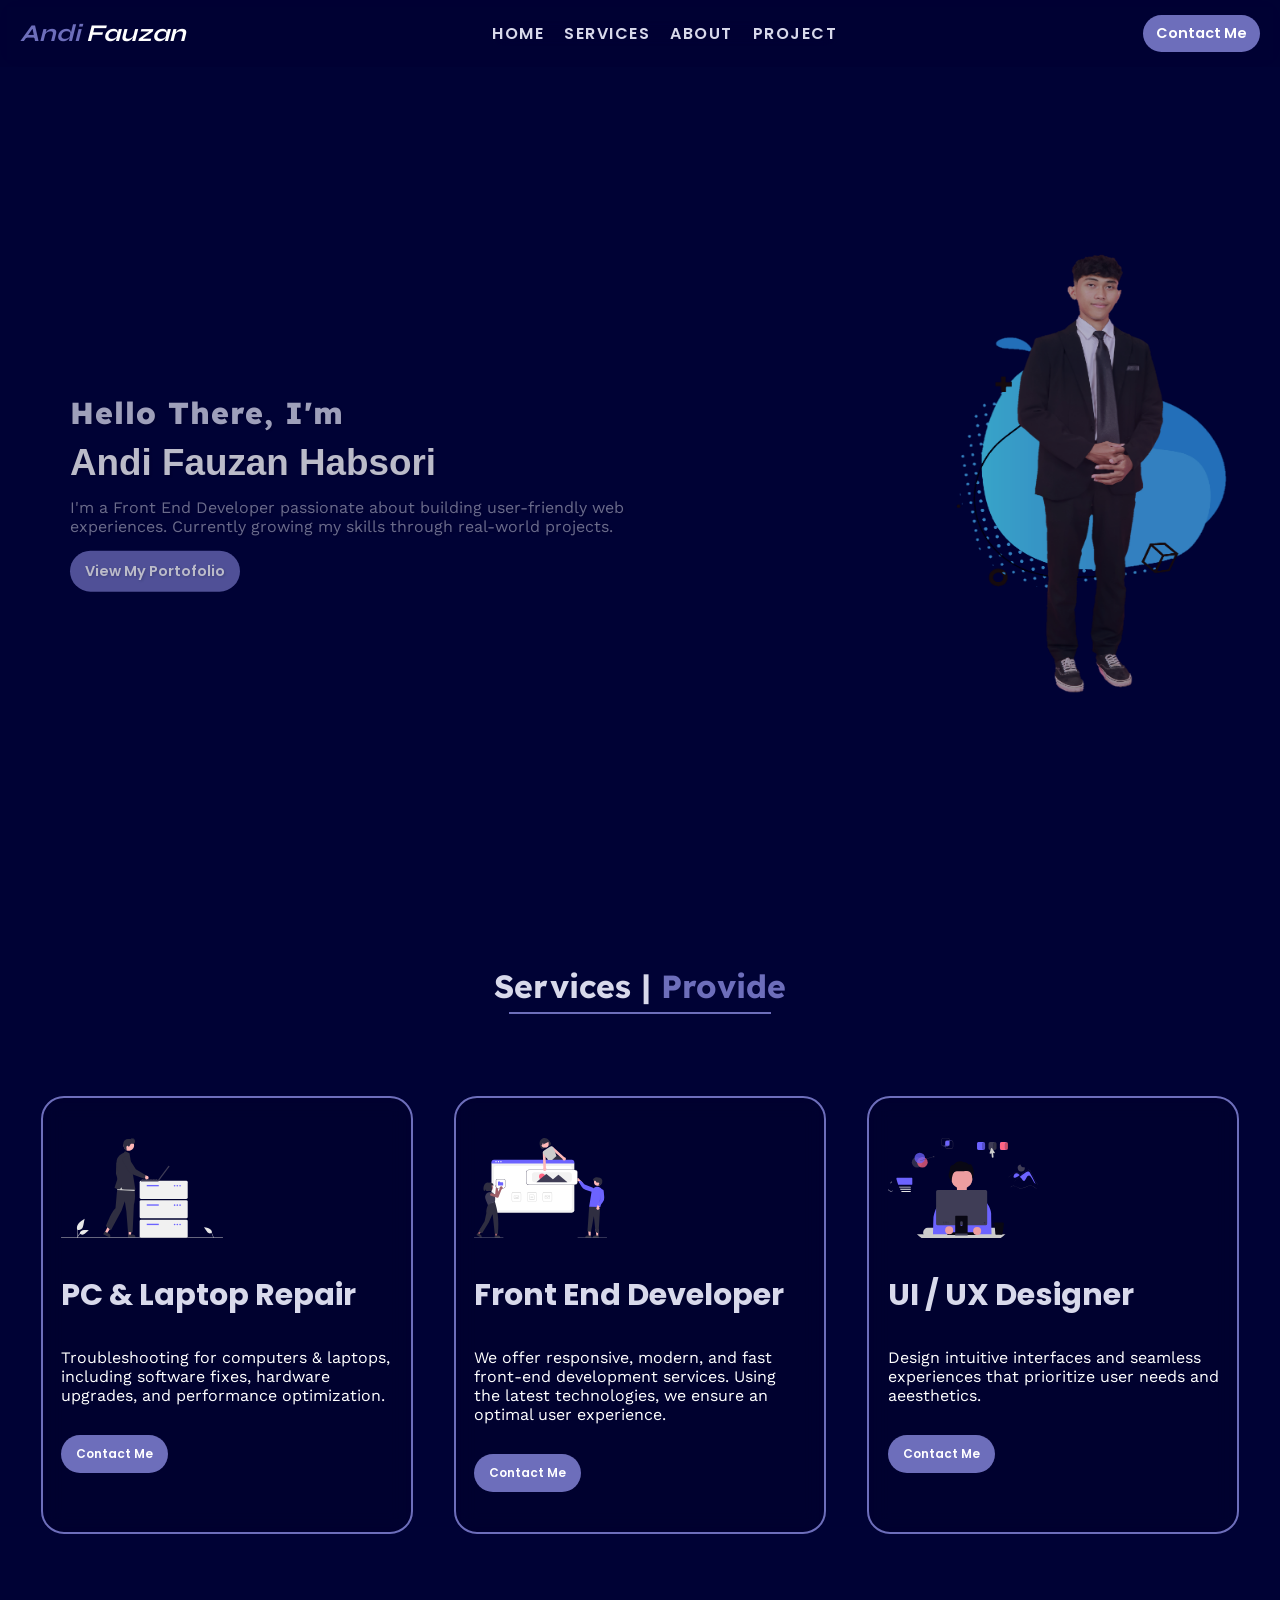
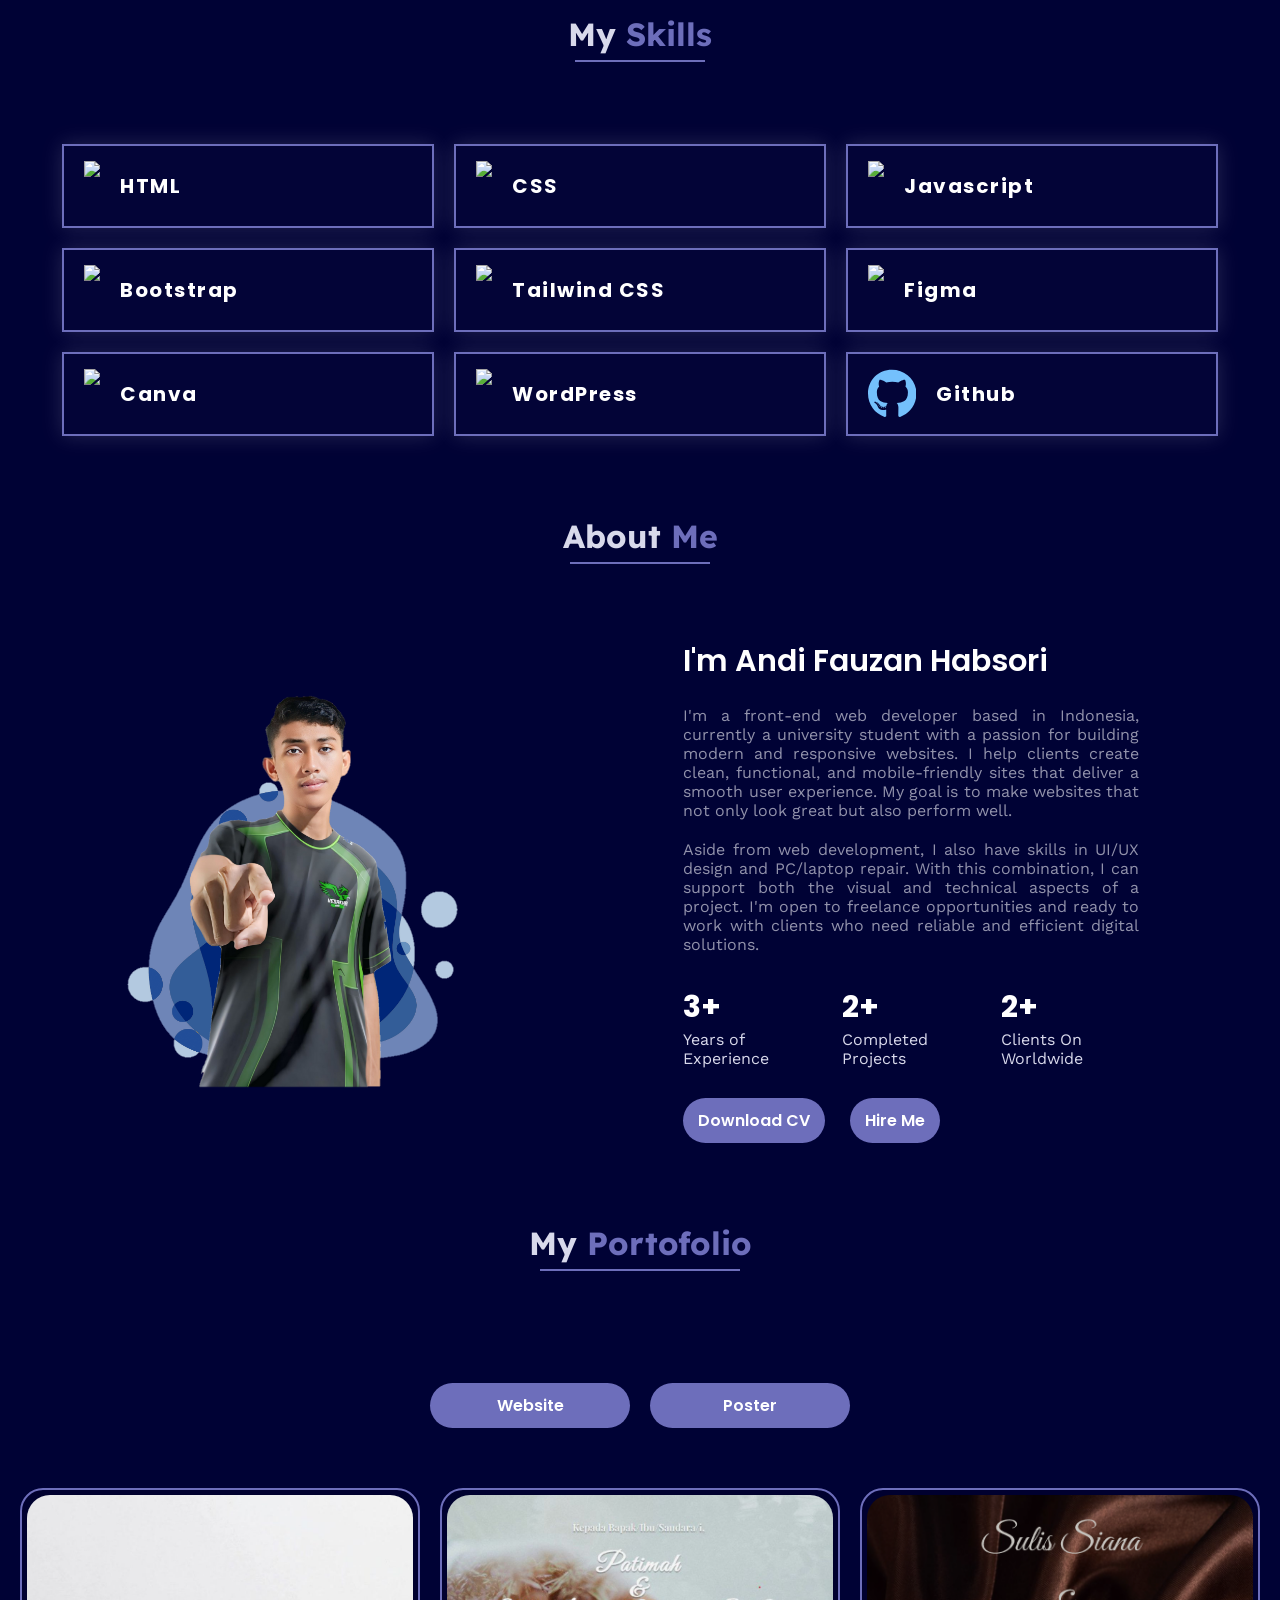
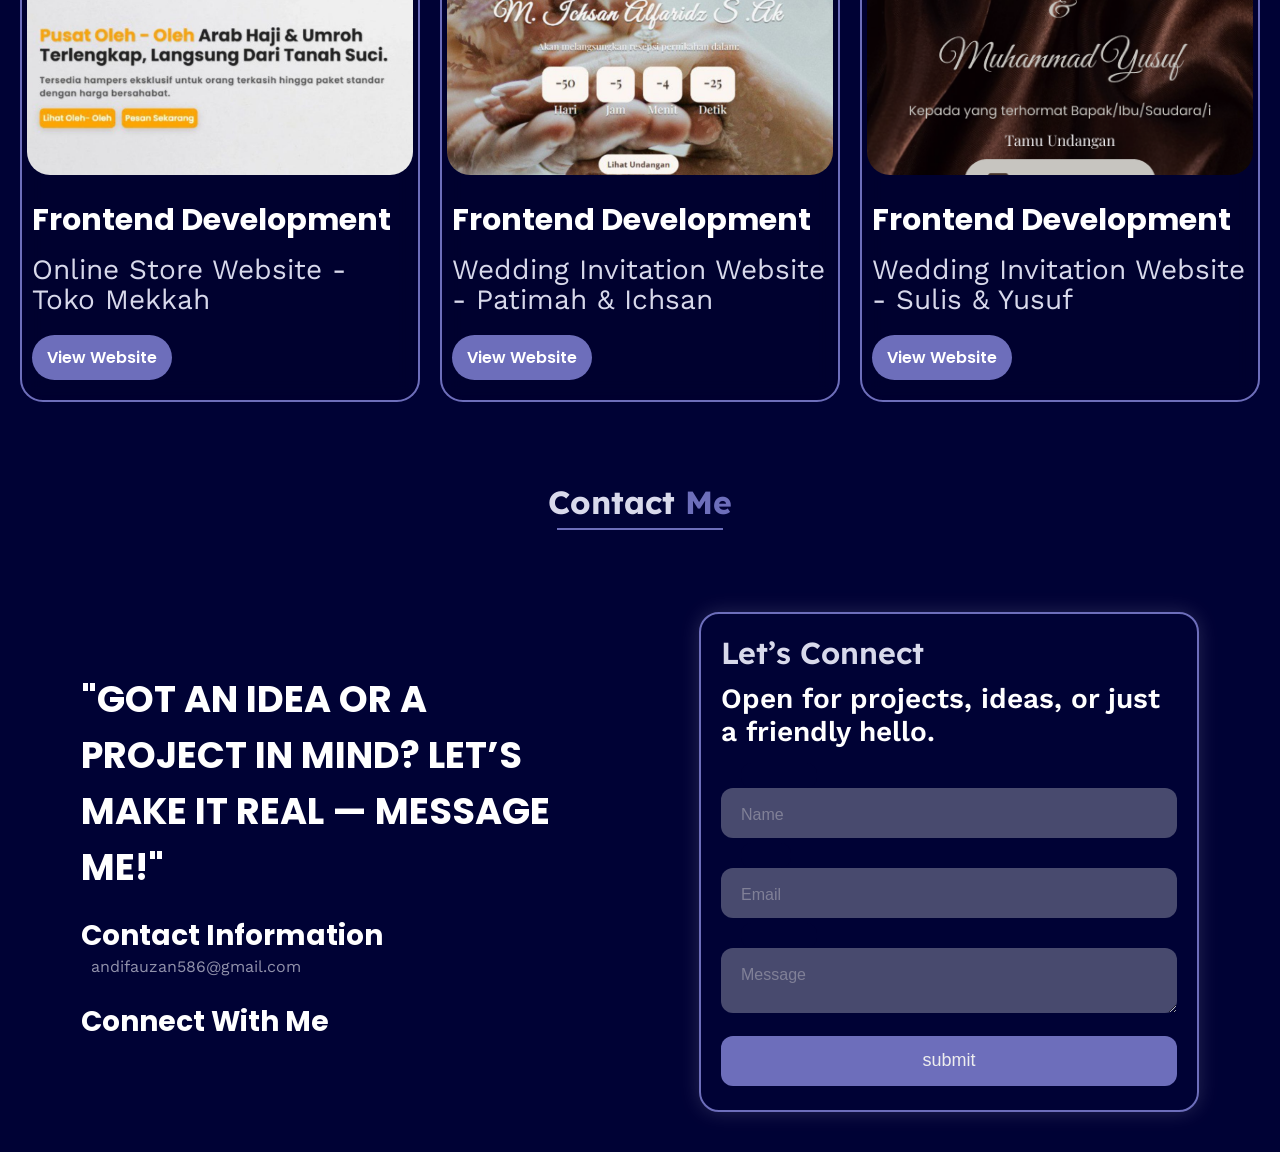
==== index.html @ 311b3f22 "done" ====
<!doctype html>
<html lang="en">
    <head>
        <meta charset="UTF-8" />
        <meta name="viewport" content="width=device-width, initial-scale=1.0" />
        <meta name="google-site-verification" content="AQHyqW73Oedahlm4M3ZWUJOnF2jhZhDau3GpNFERXl8" />
        <meta
            name="description"
            content="Portofolio Andi Fauzan Habsori"
        />
        <meta
            name="keywords"
            content="andi fauzan, portofolio andi fauzan, andi fauzan portofolio, andi fauzan habsori"
        />
        <meta name="author" content="Andi Fauzan Habsori" />
        <!-- Font List -->
        <!-- Poppins (Navbar, Button Text, Sub Heading) -->
        <style>
            @import url("https://fonts.googleapis.com/css2?family=Poppins:ital,wght@0,100;0,200;0,300;0,400;0,500;0,600;0,700;0,800;0,900;1,100;1,200;1,300;1,400;1,500;1,600;1,700;1,800;1,900&display=swap");
        </style>
        <!-- Lexend (Heading) -->
        <style>
            @import url("https://fonts.googleapis.com/css2?family=Lexend:wght@100..900&display=swap");
        </style>
        <!-- Work Sans (Paragraph) -->
        <style>
            @import url("https://fonts.googleapis.com/css2?family=Work+Sans:ital,wght@0,100..900;1,100..900&display=swap");
        </style>
        <style>
            @import url("https://fonts.googleapis.com/css2?family=Syne:wght@400..800&display=swap");
        </style>

        <!-- AOS -->
        <link rel="stylesheet" href="https://unpkg.com/aos@next/dist/aos.css" />
        <!-- Swipper JS -->
        <link
            rel="stylesheet"
            href="https://cdn.jsdelivr.net/npm/swiper@11/swiper-bundle.min.css"
        />

        <!-- Font Awesome -->
        <link
            href="//netdna.bootstrapcdn.com/font-awesome/3.2.1/css/font-awesome.css"
            rel="stylesheet"
        />
        <!-- Style CSS -->
        <link rel="stylesheet" href="style.css" />
        <title>Portofolio | Andi Fauzan Habsori</title>
    </head>
    <body>
        <header>
            <nav class="navbar">
                <div class="navbar-logo">
                    <h1>Andi<strong> Fauzan</strong></h1>
                </div>

                <div class="navbar-menu">
                    <a href="#">Home</a>
                    <a href="#services">Services</a>
                    <a href="#about">About</a>
                    <a href="#portofolio">Project</a>
                    <a id="contact-me" href="#contact">Contact Me</a>
                </div>
                <div class="menu-contact">
                    <a href="#contact">Contact Me</a>
                </div>

                <div id="hamburger-menu" class="hamburger-menu">
                    <a
                        ><img
                            src="assets/icon/hamburger.png"
                            alt="Hamburger Menu"
                    /></a>
                </div>
            </nav>
        </header>

        <!-- Hero Section -->
        <main>
            <section class="hero">
                <div class="hero-text">
                    <h1>Hello There, I'm</h1>
                    <h2>Andi Fauzan Habsori</h2>
                    <h3><span id="element"></span></h3>
                    <p>
                        I'm a Front End Developer passionate about building
                        user-friendly web experiences. Currently growing my
                        skills through real-world projects.
                    </p>
                    <div class="hero-cta">
                        <a href="#portofolio">View My Portofolio</a>
                    </div>
                </div>

                <div class="hero-image">
                    <img src="assets/img/FotoFullBody.png" alt="" />
                </div>
            </section>

            <section id="services" class="services">
                <div
                    class="content-header"
                    data-aos="fade-down"
                    data-aos-duration="700"
                    data-aos-offset="100"
                >
                    <h1>Services | <strong>Provide</strong></h1>
                </div>

                <div class="services-content">
                    <div
                        class="services-card"
                        data-aos="fade-up"
                        data-aos-duration="800"
                        data-aos-offset="150"
                    >
                        <div class="services-card-content">
                            <div class="services-card-image">
                                <img
                                    src="assets/icon/computer-repair.svg"
                                    alt="Front End Developer Icon"
                                />
                            </div>
                            <div class="services-card-header">
                                <h1>PC & Laptop Repair</h1>
                            </div>
                            <article class="services-card-text">
                                <p>
                                    Troubleshooting for computers & laptops,
                                    including software fixes, hardware upgrades,
                                    and performance optimization.
                                </p>
                            </article>
                            <div class="services-card-cta">
                                <a
                                    href="mailto:andifauzan586@email.com?subject=PC%20%2F%20Laptop%20Repair%20Inquiry"
                                    >Contact Me</a
                                >
                            </div>
                        </div>
                    </div>

                    <div
                        class="services-card"
                        data-aos="fade-up"
                        data-aos-duration="900"
                        data-aos-offset="150"
                    >
                        <div class="services-card-content">
                            <div class="services-card-image">
                                <img
                                    src="assets/icon/frontend.svg"
                                    alt="Front End Developer Icon"
                                />
                            </div>
                            <div class="services-card-header">
                                <h1>Front End Developer</h1>
                            </div>
                            <article class="services-card-text">
                                <p>
                                    We offer responsive, modern, and fast
                                    front-end development services. Using the
                                    latest technologies, we ensure an optimal
                                    user experience.
                                </p>
                            </article>
                            <div class="services-card-cta">
                                <a
                                    href="mailto:andifauzan586@email.com?subject=Front-End%20Web%20Development%20Project"
                                    >Contact Me</a
                                >
                            </div>
                        </div>
                    </div>

                    <div
                        class="services-card"
                        data-aos="fade-up"
                        data-aos-duration="1000"
                        data-aos-offset="150"
                    >
                        <div class="services-card-content">
                            <div class="services-card-image">
                                <img
                                    src="assets/icon/ui-ux-designer.svg"
                                    alt="Front End Developer Icon"
                                />
                            </div>
                            <div class="services-card-header">
                                <h1>UI / UX Designer</h1>
                            </div>
                            <article class="services-card-text">
                                <p>
                                    Design intuitive interfaces and seamless
                                    experiences that prioritize user needs and
                                    aeesthetics.
                                </p>
                            </article>
                            <div class="services-card-cta">
                                <a
                                    href="mailto:andifauzan586@email.com?subject=UI%2FUX%20Design%20Service%20Request"
                                    >Contact Me</a
                                >
                            </div>
                        </div>
                    </div>
                </div>
            </section>

            <!-- Skilss Section -->
            <section id="skills" class="skills">
                <div class="skills-container">
                    <div
                        class="content-header"
                        data-aos="fade-down"
                        data-aos-duration="700"
                        data-aos-offset="150"
                    >
                        <h1>My <strong>Skills</strong></h1>
                    </div>

                    <div class="skills-content">
                        <div
                            class="skills-items"
                            data-aos="zoom-in"
                            data-aos-duration="700"
                            data-aos-offset="150"
                        >
                            <img
                                src="https://cdn.jsdelivr.net/gh/devicons/devicon@latest/icons/html5/html5-original.svg"
                            />
                            <h1>HTML</h1>
                        </div>
                        <div
                            class="skills-items"
                            data-aos="zoom-in"
                            data-aos-duration="750"
                            data-aos-offset="150"
                        >
                            <img
                                src="https://cdn.jsdelivr.net/gh/devicons/devicon@latest/icons/css3/css3-original.svg"
                            />
                            <h1>CSS</h1>
                        </div>
                        <div
                            class="skills-items"
                            data-aos="zoom-in"
                            data-aos-duration="800"
                            data-aos-offset="150"
                        >
                            <img
                                src="https://cdn.jsdelivr.net/gh/devicons/devicon@latest/icons/javascript/javascript-original.svg"
                            />
                            <h1>Javascript</h1>
                        </div>
                        <div
                            class="skills-items"
                            data-aos="zoom-in"
                            data-aos-duration="850"
                            data-aos-offset="150"
                        >
                            <img
                                src="https://cdn.jsdelivr.net/gh/devicons/devicon@latest/icons/bootstrap/bootstrap-original.svg"
                            />

                            <h1>Bootstrap</h1>
                        </div>
                        <div
                            class="skills-items"
                            data-aos="zoom-in"
                            data-aos-duration="900"
                            data-aos-offset="150"
                        >
                            <img
                                src="https://cdn.jsdelivr.net/gh/devicons/devicon@latest/icons/tailwindcss/tailwindcss-original.svg"
                            />
                            <h1>Tailwind CSS</h1>
                        </div>
                        <div
                            class="skills-items"
                            data-aos="zoom-in"
                            data-aos-duration="950"
                            data-aos-offset="150"
                        >
                            <img
                                src="https://cdn.jsdelivr.net/gh/devicons/devicon@latest/icons/figma/figma-original.svg"
                            />
                            <h1>Figma</h1>
                        </div>
                        <div
                            class="skills-items"
                            data-aos="zoom-in"
                            data-aos-duration="1000"
                            data-aos-offset="150"
                        >
                            <img
                                src="https://cdn.jsdelivr.net/gh/devicons/devicon@latest/icons/canva/canva-original.svg"
                            />
                            <h1>Canva</h1>
                        </div>
                        <div
                            class="skills-items"
                            data-aos="zoom-in"
                            data-aos-duration="1050"
                            data-aos-offset="150"
                        >
                            <img
                                src="https://www.vectorlogo.zone/logos/wordpress/wordpress-icon.svg"
                            />
                            <h1>WordPress</h1>
                        </div>
                        <div
                            class="skills-items"
                            data-aos="zoom-in"
                            data-aos-duration="1100"
                            data-aos-offset="150"
                        >
                            <svg
                                xmlns="http://www.w3.org/2000/svg"
                                viewBox="0 0 496 512"
                            >
                                <!--!Font Awesome Free 6.7.2 by @fontawesome - https://fontawesome.com License - https://fontawesome.com/license/free Copyright 2025 Fonticons, Inc.-->
                                <path
                                    fill="#74C0FC"
                                    d="M165.9 397.4c0 2-2.3 3.6-5.2 3.6-3.3 .3-5.6-1.3-5.6-3.6 0-2 2.3-3.6 5.2-3.6 3-.3 5.6 1.3 5.6 3.6zm-31.1-4.5c-.7 2 1.3 4.3 4.3 4.9 2.6 1 5.6 0 6.2-2s-1.3-4.3-4.3-5.2c-2.6-.7-5.5 .3-6.2 2.3zm44.2-1.7c-2.9 .7-4.9 2.6-4.6 4.9 .3 2 2.9 3.3 5.9 2.6 2.9-.7 4.9-2.6 4.6-4.6-.3-1.9-3-3.2-5.9-2.9zM244.8 8C106.1 8 0 113.3 0 252c0 110.9 69.8 205.8 169.5 239.2 12.8 2.3 17.3-5.6 17.3-12.1 0-6.2-.3-40.4-.3-61.4 0 0-70 15-84.7-29.8 0 0-11.4-29.1-27.8-36.6 0 0-22.9-15.7 1.6-15.4 0 0 24.9 2 38.6 25.8 21.9 38.6 58.6 27.5 72.9 20.9 2.3-16 8.8-27.1 16-33.7-55.9-6.2-112.3-14.3-112.3-110.5 0-27.5 7.6-41.3 23.6-58.9-2.6-6.5-11.1-33.3 2.6-67.9 20.9-6.5 69 27 69 27 20-5.6 41.5-8.5 62.8-8.5s42.8 2.9 62.8 8.5c0 0 48.1-33.6 69-27 13.7 34.7 5.2 61.4 2.6 67.9 16 17.7 25.8 31.5 25.8 58.9 0 96.5-58.9 104.2-114.8 110.5 9.2 7.9 17 22.9 17 46.4 0 33.7-.3 75.4-.3 83.6 0 6.5 4.6 14.4 17.3 12.1C428.2 457.8 496 362.9 496 252 496 113.3 383.5 8 244.8 8zM97.2 352.9c-1.3 1-1 3.3 .7 5.2 1.6 1.6 3.9 2.3 5.2 1 1.3-1 1-3.3-.7-5.2-1.6-1.6-3.9-2.3-5.2-1zm-10.8-8.1c-.7 1.3 .3 2.9 2.3 3.9 1.6 1 3.6 .7 4.3-.7 .7-1.3-.3-2.9-2.3-3.9-2-.6-3.6-.3-4.3 .7zm32.4 35.6c-1.6 1.3-1 4.3 1.3 6.2 2.3 2.3 5.2 2.6 6.5 1 1.3-1.3 .7-4.3-1.3-6.2-2.2-2.3-5.2-2.6-6.5-1zm-11.4-14.7c-1.6 1-1.6 3.6 0 5.9 1.6 2.3 4.3 3.3 5.6 2.3 1.6-1.3 1.6-3.9 0-6.2-1.4-2.3-4-3.3-5.6-2z"
                                />
                            </svg>

                            <h1>Github</h1>
                        </div>
                    </div>
                </div>
            </section>

            <!-- About Section -->
            <section id="about" class="about">
                <div class="about-items">
                    <div
                        class="content-header"
                        data-aos="fade-down"
                        data-aos-duration="700"
                        data-aos-offset="200"
                    >
                        <h1>About <strong>Me</strong></h1>
                    </div>
                    <div
                        class="about-content"
                        data-aos="fade-up"
                        data-aos-duration="900"
                        data-aos-offset="200"
                    >
                        <div class="about-image">
                            <img src="assets/img/about-photo.png" alt="" />
                        </div>
                        <div class="about-main">
                            <div class="about-main-header">
                                <h1>I'm Andi Fauzan Habsori</h1>
                                <h2><span id="about-element"></span></h2>
                            </div>
                            <article class="about-text">
                                <p>
                                    I'm a front-end web developer based in
                                    Indonesia, currently a university student
                                    with a passion for building modern and
                                    responsive websites. I help clients create
                                    clean, functional, and mobile-friendly sites
                                    that deliver a smooth user experience. My
                                    goal is to make websites that not only look
                                    great but also perform well.
                                </p>
                                <p>
                                    Aside from web development, I also have
                                    skills in UI/UX design and PC/laptop repair.
                                    With this combination, I can support both
                                    the visual and technical aspects of a
                                    project. I'm open to freelance opportunities
                                    and ready to work with clients who need
                                    reliable and efficient digital solutions.
                                </p>
                            </article>
                            <div class="about-experience">
                                <div class="about-experience-items">
                                    <h1>3+</h1>
                                    <p>Years of Experience</p>
                                </div>
                                <div class="about-experience-items">
                                    <h1>2+</h1>
                                    <p>Completed Projects</p>
                                </div>
                                <div class="about-experience-items">
                                    <h1>2+</h1>
                                    <p>Clients On Worldwide</p>
                                </div>
                            </div>
                            <div class="about-cta">
                                <a href="">Download CV</a>
                                <a href="">Hire Me</a>
                            </div>
                        </div>
                    </div>
                </div>
            </section>
            <!--  -->

            <section class="projects" id="portofolio">
                <div class="projects-container">
                    <div
                        class="content-header"
                        data-aos="fade-down"
                        data-aos-duration="700"
                        data-aos-offset="200"
                    >
                        <h1>My <strong>Portofolio</strong></h1>
                    </div>

                    <div
                        class="buttons portofolio-menu"
                        data-aos="zoom-in"
                        data-aos-duration="600"
                        data-aos-offset="150"
                    >
                        <button data-section="website">Website</button>
                        <button data-section="poster">Poster</button>
                    </div>

                    <div class="project-section" id="poster">
                        <div class="poster-main">
                            <img src="assets/img/Promo Hotel 1.png" alt="" />
                            <img src="assets/img/Promo Jambuluwuk.png" alt="" />
                            <img
                                src="assets/img/Promo Vinna Vila Seminyak.png"
                                alt=""
                            />
                            <img
                                class="portrait"
                                src="assets/img/Poster Tahun Baru Islam.png"
                                alt=""
                            />
                        </div>
                    </div>

                    <div id="website" class="project-section active">
                        <div class="projects-main">
                            <div class="swiper-container">
                                <div
                                    class="swipper"
                                    data-aos="zoom-in"
                                    data-aos-duration="700"
                                    data-aos-offset="150"
                                >
                                    <div class="swiper-wrapper">
                                        <div class="swiper-slide">
                                            <div class="projects-card">
                                                <div
                                                    class="projects-card-image"
                                                ></div>
                                                <article
                                                    class="projects-card-text"
                                                >
                                                    <h1>
                                                        Frontend Development
                                                    </h1>
                                                    <p>
                                                        Online Store Website -
                                                        Toko Mekkah
                                                    </p>
                                                    <a
                                                        href="https://tokomekkah.netlify.app/"
                                                        >View Website</a
                                                    >
                                                </article>
                                            </div>
                                        </div>

                                        <div class="swiper-slide">
                                            <div class="projects-card">
                                                <div
                                                    class="projects-card-image wedding"
                                                ></div>
                                                <article
                                                    class="projects-card-text"
                                                >
                                                    <h1>
                                                        Frontend Development
                                                    </h1>
                                                    <p>
                                                        Wedding Invitation
                                                        Website - Patimah &
                                                        Ichsan
                                                    </p>
                                                    <a
                                                        href="https://patimahichsanwedding.netlify.app/"
                                                        >View Website</a
                                                    >
                                                </article>
                                            </div>
                                        </div>

                                        <div class="swiper-slide">
                                            <div class="projects-card">
                                                <div
                                                    class="projects-card-image wedding wedding-second"
                                                ></div>
                                                <article
                                                    class="projects-card-text"
                                                >
                                                    <h1>
                                                        Frontend Development
                                                    </h1>
                                                    <p>
                                                        Wedding Invitation
                                                        Website - Sulis & Yusuf
                                                    </p>
                                                    <a
                                                        href="https://sulisyusufwedding.netlify.app/"
                                                        >View Website</a
                                                    >
                                                </article>
                                            </div>
                                        </div>
                                    </div>
                                    <div class="swiper-pagination"></div>
                                </div>
                            </div>
                        </div>

                        <!-- Second Projects Items -->
                        <div class="projects-main projects-second">
                            <div
                                class="projects-card"
                                data-aos="zoom-in"
                                data-aos-duration="700"
                                data-aos-offset="150"
                            >
                                <div class="projects-card-image"></div>
                                <article class="projects-card-text">
                                    <h1>Frontend Development</h1>
                                    <p>Online Store Website - Toko Mekkah</p>
                                    <a href="https://tokomekkah.netlify.app/"
                                        >View Website</a
                                    >
                                </article>
                            </div>
                            <div
                                class="projects-card"
                                data-aos="zoom-in"
                                data-aos-duration="800"
                                data-aos-offset="150"
                            >
                                <div class="projects-card-image wedding"></div>
                                <article class="projects-card-text">
                                    <h1>Frontend Development</h1>
                                    <p>
                                        Wedding Invitation Website - Patimah &
                                        Ichsan
                                    </p>
                                    <a href="https://tokomekkah.netlify.app/"
                                        >View Website</a
                                    >
                                </article>
                            </div>
                            <div
                                class="projects-card"
                                data-aos="zoom-in"
                                data-aos-duration="700"
                                data-aos-offset="150"
                            >
                                <div
                                    class="projects-card-image wedding wedding-second"
                                ></div>
                                <article class="projects-card-text">
                                    <h1>Frontend Development</h1>
                                    <p>
                                        Wedding Invitation Website - Sulis &
                                        Yusuf
                                    </p>
                                    <a href="https://tokomekkah.netlify.app/"
                                        >View Website</a
                                    >
                                </article>
                            </div>
                        </div>
                    </div>
                </div>
            </section>

            <!-- Contact Section -->
            <section class="contact" id="contact">
                <div class="contact-items">
                    <div class="content-header">
                        <h1>Contact <strong>Me</strong></h1>
                    </div>

                    <div class="contact-main">
                        <article class="contact-text">
                            <h1>
                                "Got an idea or a project in mind? Let’s make it
                                real — message me!"
                            </h1>

                            <div class="contact-sosmed">
                                <div class="contact-email">
                                    <h2>Contact Information</h2>
                                    <div class="email">
                                        <i class="icon-inbox icon-large"></i>
                                        <p>andifauzan586@gmail.com</p>
                                    </div>
                                </div>

                                <div class="sosmed">
                                    <h2>Connect With Me</h2>
                                    <div class="sosmed-logo">
                                        <a href=""
                                            ><i
                                                class="icon-instagram icon-2x"
                                            ></i
                                        ></a>
                                        <a href=""
                                            ><i class="icon-github icon-2x"></i
                                        ></a>
                                        <a href=""
                                            ><i
                                                class="icon-linkedin-sign icon-2x"
                                            ></i
                                        ></a>
                                    </div>
                                </div>
                            </div>
                        </article>

                        <div class="contact-form">
                            <!-- From Uiverse.io by rahilansari261 -->
                            <div class="form">
                                <div class="title">Let’s Connect</div>
                                <div class="subtitle">
                                    Open for projects, ideas, or just a friendly
                                    hello.
                                </div>

                                <div class="input-container ic1">
                                    <input
                                        placeholder=""
                                        type="text"
                                        class="input"
                                        id="name"
                                    />
                                    <div class="cut"></div>
                                    <label class="iLabel" for="name"
                                        >Name</label
                                    >
                                </div>

                                <div class="input-container ic2">
                                    <input
                                        placeholder=""
                                        type="text"
                                        class="input"
                                        id="email"
                                    />
                                    <div class="cut cut-short"></div>
                                    <label class="iLabel" for="email"
                                        >Email</label
                                    >
                                </div>
                                <div class="input-container ic2">
                                    <textarea
                                        placeholder=""
                                        class="input text-area"
                                        id="message"
                                    ></textarea>
                                    <div class="cut"></div>
                                    <label class="iLabel" for="message"
                                        >Message</label
                                    >
                                </div>
                                <button class="submit" type="submit">
                                    submit
                                </button>
                            </div>
                        </div>
                    </div>
                </div>
            </section>
        </main>

        <!-- GSAP -->
        <script src="https://cdn.jsdelivr.net/npm/gsap@3.13.0/dist/gsap.min.js"></script>
        <script src="script/gsap/script.js"></script>

        <!-- Swipper JS -->
        <script src="https://cdn.jsdelivr.net/npm/swiper@11/swiper-bundle.min.js"></script>
        <script src="script/swiper/script.js"></script>

        <!-- AOS -->
        <script src="https://unpkg.com/aos@next/dist/aos.js"></script>
        <script src="script/aos/script.js"></script>

        <!-- Library Typed JS -->
        <script src="https://unpkg.com/typed.js@2.1.0/dist/typed.umd.js"></script>
        <script src="script.js"></script>
    </body>
</html>
---- style.css ----
/* Paragraf : 16px */
/* Navbar Text: 16 - 18px */
/* Button Text: 14 - 16px */
/* Heading Text: 36px - 48px */
/* Heading2 Text: 28px - 36px */
/* Sub Heading Text: 20px - 24px */

* {
    padding: 0;
    margin: 0;
    box-sizing: border-box;
}

html {
    scroll-behavior: smooth;
    scroll-padding: 25px;
}

body {
    overflow-x: hidden;
    position: relative;
}

:root {
    --primaryBackground: #000235;
    --navbarBackground: #242651;
    --navbarText: #d8d9eb;
    --heading: #d8d9eb;
    --cardColor: #b4b5cc;
    --borderColor: #6d6ebb;
    --hoverColor: #6d6ebb;
    --textColor: #ffff;
    --paragraphColor: #9192ab;
    --buttonColor: #6d6ebb;
    --buttonText: #d8d9eb;
    --carouselCardColor: #484a6e;
    --shadow: 1px 1px 3px rgba(0, 0, 0, 0.2);
    --boxShadow: 0 4px 16px rgba(0, 0, 0, 0.15);
}

header {
    height: auto;
    background-color: rgba(0, 0, 50, 0.4);
    backdrop-filter: blur(10px);
    position: fixed;
    top: 0;
    left: 0;
    right: 0;
    z-index: 999;
    padding: 15px 20px;
}

.navbar-logo {
    font-style: oblique;
}

.navbar-logo h1 {
    color: var(--hoverColor);
    font-family: "Syne", sans-serif;
    font-size: 1.1rem;
    font-weight: 700;
}

.navbar-logo strong {
    font-weight: 700;
    color: var(--textColor);
}

nav {
    display: flex;
    justify-content: space-between;
    align-items: center;
}

.menu-contact {
    display: none;
}

.navbar-menu {
    background-color: rgba(0, 0, 50, 1);
    backdrop-filter: blur(10px);
    text-transform: uppercase;
    letter-spacing: 1.5px;
    position: absolute;
    display: flex;
    flex-direction: column;
    gap: 35px 0;
    top: 100%;
    width: 400px;
    height: 100vh;
    padding: 10px 0 0 15px;
    transform: translateX(999%);
    transition: all 0.3s ease-in-out;
}

.navbar-menu.pop-up {
    transform: translateX(30%);
    transition: all 0.3s ease-in-out;
}

.navbar-menu a {
    position: relative;
    width: max-content;
    display: block;
    font-family: "Poppins", sans-serif;
    color: var(--navbarText);
    text-decoration: none;
    font-weight: 600;
    font-size: 0.85rem;
}

.navbar-menu a::after {
    content: "";
    position: absolute;
    left: 0;
    top: 25px;
    width: 0%;
    height: 2px;
    background-color: var(--borderColor);
    transition: width 0.3s ease-in-out;
}

.navbar-menu a:hover::after {
    width: 100%;
}

.navbar-menu a:hover {
    color: var(--textColor);
}

main {
    padding-top: 10%;
    background-color: var(--primaryBackground);
}

/* Hero Section Start */
.hero {
    height: 100dvh;
    display: flex;
    justify-content: center;
    align-items: center;
}

.hero-text {
    display: flex;
    flex-direction: column;
    align-items: center;
    text-align: center;
}

.hero-text h1 {
    font-family: "Lexend", sans-serif;
    color: var(--heading);
    font-size: 1.2rem;
    font-weight: 800;
    letter-spacing: 1px;
    margin-bottom: 20px;
    line-height: 0;
}

.hero-text h2 {
    color: var(--textColor);
    font-family: "DM Sans", sans-serif;
    font-size: 1.35rem;
    display: block;
    font-weight: 800;
}

.hero-text h3 #element {
    color: var(--textColor);
    font-family: "DM Sans", sans-serif;
    font-size: 1.25rem;
    font-weight: 800;
}

.typed-cursor {
    font-weight: 800;
    color: var(--textColor);
}

.hero-text p {
    font-family: "Work Sans", sans-serif;
    color: var(--paragraphColor);
    text-shadow: var(--shadow);
    font-weight: 400;
    font-size: 0.75rem;
    display: block;
    width: 85%;
    margin: 15px 0;
}

.hero-cta a {
    display: block;
    font-family: "Poppins", sans-serif;
    font-size: 0.9rem;
    text-decoration: none;
    color: var(--textColor);
    font-weight: 550;
    background-color: var(--buttonColor);
    padding: 10px 15px;
    border-radius: 25px;
    transition: all 0.3s ease-in-out;
}

.hero-cta a:hover {
    transform: scale(1.1);
    background-color: var(--paragraphColor);
}

.hero-image {
    display: none;
}

/* Services Section */
.content-header {
    font-family: "Lexend", sans-serif;
    margin-bottom: 90px;
    display: flex;
    justify-content: center;
}

.content-header h1 {
    display: block;
    position: relative;
    font-size: 1.5rem;
    color: var(--heading);
    text-align: center;
    font-weight: 700;
    width: max-content;
}

.content-header strong {
    font-weight: 700;
    color: var(--hoverColor);
}

.content-header h1::before {
    content: "";
    background-color: var(--borderColor);
    position: absolute;
    width: 90%;
    left: 5%;
    bottom: -20%;
    height: 2px;
}

.services {
    height: auto;
    padding: 40px 0;
}

.services-content {
    padding: 0 20px;
    gap: 40px 0;
    display: flex;
    flex-direction: column;
    align-items: center;
}

.services-card {
    display: flex;
    justify-content: center;
    padding: 40px 0;
    border-radius: 23px;
    background-color: rgba(0, 0, 0, 0.1);
    box-shadow: 0 0 0 rgba(0, 0, 0, 0);
    backdrop-filter: blur(10px);
    border: 2px solid var(--borderColor);
    width: 100%;
    transition: all 0.3s ease-in-out;
}

.services-card:hover {
    background-color: rgba(255, 255, 255, 0.07);
    box-shadow: 0 0 20px rgba(255, 255, 255, 0.15);
}

.services-card-content {
    display: flex;
    flex-direction: column;
    gap: 30px 0;
    width: 80%;
}

.services-card-image img {
    height: 80px;
}

.services-card-header h1 {
    font-family: "Poppins", sans-serif;
    color: var(--heading);
    font-size: 1.35rem;
}

.services-card-text p {
    font-family: "Work Sans", sans-serif;
    color: var(--textColor);
    font-size: 0.75rem;
    line-height: 20px;
}

.services-card-cta a {
    display: block;
    width: max-content;
    font-family: "Poppins", sans-serif;
    font-size: 0.75rem;
    text-decoration: none;
    color: var(--textColor);
    font-weight: 550;
    background-color: var(--buttonColor);
    padding: 10px 15px;
    border-radius: 25px;
    transition: all 0.3s linear;
}

.services-card-cta a:hover {
    transform: scale(1.1);
    background-color: var(--paragraphColor);
}

/* Skills Section */
.skills {
    height: auto;
    padding: 40px 0;
}

.skills-content {
    padding: 0 20px;
    display: flex;
    flex-wrap: wrap;
    justify-content: center;
    gap: 20px 20px;
}

.skills-items {
    border: 2px solid var(--borderColor);
    display: flex;
    flex-direction: column;
    align-items: start;
    width: 40%;
    height: auto;
    padding: 15px 10px;
    gap: 10px 0px;
    background-color: rgba(255, 255, 255, 0.01);
    box-shadow: 0 0 20px rgba(255, 255, 255, 0.15);
    transition: all 0.3s ease-in-out;
    -webkit-transition: all 0.3s ease-in-out;
    -moz-transition: all 0.3s ease-in-out;
    -ms-transition: all 0.3s ease-in-out;
    -o-transition: all 0.3s ease-in-out;
}

.skills-items:hover {
    background-color: rgba(255, 255, 255, 0.07);
}

.skills-items img,
svg {
    height: 25px;
}

.skills-items h1 {
    font-family: "Poppins", sans-serif;
    color: var(--textColor);
    font-size: 0.9rem;
    letter-spacing: 1.5px;
    display: block;
}

/* About Section */
.about {
    height: auto;
    padding: 40px 0;
}

.about-content {
    padding: 0 20px;
}

.about-image {
    display: none;
}

.about-main {
    display: flex;
    flex-direction: column;
    align-items: center;
    padding: 0 20px;
    gap: 30px 0;
}

.about-main-header h1 {
    font-family: "Poppins", sans-serif;
    color: var(--textColor);
    font-size: 1.35rem;
    font-weight: 600;
    line-height: 15px;
}

.about-main-header h2 {
    text-align: center;
}

.about-main-header h2 #about-element {
    font-family: "Poppins", sans-serif;
    color: var(--textColor);
    font-size: 1rem;
}

.about-text {
    display: flex;
    flex-direction: column;
    gap: 20px 0;
}

.about-text p {
    display: block;
    font-family: "Work Sans", sans-serif;
    color: var(--paragraphColor);
    font-size: 0.75rem;
    text-align: justify;
}

.about-experience {
    display: flex;
    justify-content: space-around;
}

.about-experience-items {
    width: 20%;
}

.about-experience-items h1 {
    font-family: "Poppins", sans-serif;
    color: var(--textColor);
    font-size: 1rem;
}

.about-experience-items p {
    font-family: "Work Sans", sans-serif;
    color: var(--heading);
    font-size: 0.75rem;
}

.about-cta {
    display: flex;
    justify-content: center;
    gap: 0 15px;
}

.about-cta a {
    display: block;
    width: max-content;
    font-family: "Poppins", sans-serif;
    font-size: 0.75rem;
    text-decoration: none;
    color: var(--textColor);
    font-weight: 550;
    background-color: var(--buttonColor);
    padding: 10px 15px;
    border-radius: 25px;
    transition: all 0.3s linear;
}

.about-cta a:hover {
    transform: scale(1.1);
    background-color: var(--paragraphColor);
}

/* Projects Section */
.projects {
    height: auto;
    display: flex;
    flex-direction: column;
    padding: 40px 0;
}

.projects-container {
    position: relative;
    display: flex;
    flex-direction: column;
    gap: 30px 0;
}

.portofolio-menu {
    display: flex;
    align-items: center;
    justify-content: center;
    gap: 0 20px;
}

.portofolio-menu button {
    display: block;
    border: none;
    width: 25%;
    font-family: "Poppins", sans-serif;
    font-size: 0.75rem;
    text-decoration: none;
    color: var(--textColor);
    font-weight: 550;
    background-color: var(--buttonColor);
    padding: 10px 15px;
    border-radius: 25px;
    transition: all 0.3s linear;
}

.portofolio-menu button:hover {
    cursor: pointer;
    transform: scale(1.1);
    background-color: var(--paragraphColor);
}

.project-section {
    opacity: 0;
    visibility: hidden;
    height: 0;
    overflow: hidden;
    transition: opacity 0.5s ease, visibility 0.5s ease, height 0.5s ease;
}

.active {
    opacity: 1;
    visibility: visible;
    height: auto;
    overflow: visible;
}

.poster-main {
    display: flex;
    flex-direction: column;
    align-items: center;
    gap: 20px 0;
    margin-top: 40px;
}

.poster-main img {
    height: 250px;
    border-radius: 5px;
}

.poster-main img.portrait {
    height: 360px;
}

.projects-main {
    padding: 0 20px;
    display: flex;
    flex-direction: column;
    gap: 20px;
}

.projects-second {
    display: none;
}

.swiper-container {
    position: relative;
    overflow: hidden;
    width: 100%;
    margin: 0 auto;
}

.swipper {
    position: relative;
    width: 100%;
    z-index: 2;
}

.swiper-wrapper {
    display: flex;
}

.swiper-slide {
    height: 24rem;
    width: 100%;
    display: flex;
    flex-direction: column;
    position: relative;
}

.projects-card {
    position: relative;
    display: flex;
    flex-direction: column;
    gap: 30px 0;
    padding: 5px 5px 20px 5px;
    border-radius: 23px;
    background-color: rgba(0, 0, 0, 0.1);
    box-shadow: 0 0 0 rgba(0, 0, 0, 0);
    backdrop-filter: blur(10px);
    border: 2px solid var(--borderColor);
    width: 100%;
    height: 100%;
    transition: all 0.3s ease-in-out;
}

.projects-card-image,
.projects-card-image.wedding {
    background-image: url("assets/img/toko-mekkah.jpg");
    background-size: cover;
    background-position: center;
    background-repeat: no-repeat;
    width: 100%;
    height: 250px;
    border-radius: 23px;
}

.projects-card-image.wedding {
    background-image: url("assets/img/wedding.jpg");
    background-size: cover;
    background-position: center;
    background-repeat: no-repeat;
    width: 100%;
    height: 250px;
    border-radius: 23px;
}

.projects-card-image.wedding.wedding-second {
    background-image: url("assets/img/sulis-yusuf-wedding.png");
    background-size: cover;
    background-position: center;
    background-repeat: no-repeat;
    width: 100%;
    height: 250px;
    border-radius: 23px;
}

.projects-card-text {
    display: flex;
    flex-direction: column;
    gap: 20px 0;
    padding-left: 5px;
}

.projects-card-text h1 {
    font-family: "Poppins", sans-serif;
    color: var(--textColor);
    font-size: 1.35rem;
    line-height: 0;
}

.projects-card-text p {
    font-family: "Work Sans", sans-serif;
    color: var(--heading);
    font-size: 1.2rem;
    line-height: 20px;
}

.projects-card-text a {
    display: block;
    width: max-content;
    font-family: "Poppins", sans-serif;
    font-size: 0.75rem;
    text-decoration: none;
    color: var(--textColor);
    font-weight: 550;
    background-color: var(--buttonColor);
    padding: 10px 15px;
    border-radius: 25px;
    transition: all 0.3s linear;
}

.projects-card-text a:hover {
    transform: scale(1.1);
    background-color: var(--paragraphColor);
}

.swiper-pagination {
    position: absolute;
    bottom: 100px;
}

.swiper-pagination-bullet {
    background-color: white;
}

/* Contact Section */
.contact {
    padding: 40px 0;
}

.contact-main {
    display: flex;
    flex-direction: column;
    align-items: center;
    gap: 40px 0;
    padding: 0 20px;
}

.contact-text h1 {
    font-family: "Poppins", sans-serif;
    font-size: 1.2rem;
    color: var(--textColor);
    text-align: center;
    text-transform: uppercase;
}

.contact-sosmed {
    display: none;
}

/* From Uiverse.io by rahilansari261 */
.form {
    box-shadow: 0 0 20px rgba(255, 255, 255, 0.15);
    border: 2px solid var(--borderColor);
    border-radius: 20px;
    box-sizing: border-box;
    height: 500px;
    padding: 20px;
    width: 320px;
}

.title {
    font-family: "Lexend", sans-serif;
    color: var(--heading);
    font-size: 1.35rem;
    font-weight: 600;
}

.subtitle {
    color: var(--textColor);
    font-family: "Work Sans", sans-serif;
    font-size: 16px;
    font-weight: 600;
    margin-top: 10px;
}

.input-container {
    height: 50px;
    position: relative;
    width: 100%;
}

.ic1 {
    margin-top: 40px;
}

.ic2 {
    margin-top: 30px;
}

.input {
    background-color: var(--carouselCardColor);
    border-radius: 12px;
    border: 0;
    box-sizing: border-box;
    color: var(--textColor);
    font-size: 18px;
    height: 100%;
    outline: 0;
    padding: 4px 20px 0;
    width: 100%;
}

.text-area {
    height: 65px;
}

.cut {
    background-color: #000235;
    border-radius: 10px;
    height: 25px;
    left: 20px;
    position: absolute;
    top: -25px;
    transform: translateY(0);
    transition: transform 200ms;
    width: 76px;
}

.cut-short {
    width: 50px;
}

.iLabel {
    color: #65657b;
    font-family: sans-serif;
    left: 20px;
    line-height: 14px;
    pointer-events: none;
    position: absolute;
    transform-origin: 0 50%;
    transition: transform 200ms, color 200ms;
    top: 20px;
}

.input:focus ~ .cut {
    transform: translateY(8px);
}

.input:focus ~ .iLabel {
    transform: translateY(-35px) translateX(10px) scale(0.75);
    -webkit-transform: translateY(-35px) translateX(10px) scale(0.75);
    -moz-transform: translateY(-35px) translateX(10px) scale(0.75);
    -ms-transform: translateY(-35px) translateX(10px) scale(0.75);
    -o-transform: translateY(-35px) translateX(10px) scale(0.75);
}

.input:not(:focus) ~ .iLabel {
    color: #808097;
}

.input:focus ~ .iLabel {
    color: var(--hoverColor);
}

.input.filled ~ .iLabel {
    transform: translateY(-35px) translateX(10px) scale(0.75);
    color: var(--hoverColor);
    -webkit-transform: translateY(-35px) translateX(10px) scale(0.75);
    -moz-transform: translateY(-35px) translateX(10px) scale(0.75);
    -ms-transform: translateY(-35px) translateX(10px) scale(0.75);
    -o-transform: translateY(-35px) translateX(10px) scale(0.75);
}

.submit {
    background-color: var(--buttonColor);
    border-radius: 12px;
    border: 0;
    box-sizing: border-box;
    color: #eee;
    cursor: pointer;
    font-size: 18px;
    height: 50px;
    margin-top: 38px;
    text-align: center;
    width: 100%;
}

.submit:active {
    background-color: var(--hoverColor);
}

/* Ukuran Handphone Umum */
@media only screen and (min-width: 361px) and (max-width: 480px) {
    .hero-image {
        display: none;
    }

    .about-image {
        display: none;
    }

    /* Projects Section */
    .projects-second {
        display: none;
    }
}

/* Ukuran Handphone Sedang */
@media only screen and (min-width: 481px) and (max-width: 576px) {
    main {
        padding-top: 7%;
    }

    .navbar-menu.pop-up {
        transform: translateX(50%);
        transition: all 0.3s ease-in-out;
        -webkit-transform: translateX(50%);
        -moz-transform: translateX(50%);
        -ms-transform: translateX(50%);
        -o-transform: translateX(50%);
    }

    /* Hero Section */
    .hero-image {
        display: none;
    }

    /* Skills Section */
    .skills-items {
        flex-direction: row;
        align-items: center;
        gap: 0 10px;
        width: 45%;
    }

    .skills-items img,
    svg {
        height: 30px;
    }

    .skills-items h1 {
        font-size: 1rem;
    }

    /* About Section */
    .about-image {
        display: none;
    }

    /* Projects Section */
    .projects-second {
        display: none;
    }

    .swiper-slide {
        height: auto;
    }

    .projects-card-image,
    .projects-card-image.wedding {
        height: 400px;
    }

    .form {
        width: 380px;
    }
}

/* Ukuran Handphone Besar */
@media only screen and (min-width: 577px) and (max-width: 768px) {
    .navbar-menu.pop-up {
        transform: translateX(92%);
        transition: all 0.3s ease-in-out;
        -webkit-transform: translateX(92%);
        -moz-transform: translateX(92%);
        -ms-transform: translateX(92%);
        -o-transform: translateX(92%);
    }

    main {
        padding-top: 5%;
    }

    /* Hero Section */
    .hero-text h1 {
        font-size: 1.75rem;
    }

    .hero-text h2 {
        font-size: 1.875rem;
    }

    .hero-text p {
        font-size: 0.85rem;
    }

    .hero-image {
        display: none;
    }

    .content-header h1 {
        font-size: 1.75rem;
    }

    /* Services Section */
    .services-card-header h1 {
        font-size: 1.75rem;
    }

    .services-card-text p {
        font-size: 0.85rem;
    }

    /* Skills Section */
    .skills-items {
        flex-direction: row;
        align-items: center;
        gap: 0 10px;
        width: 45%;
    }

    .skills-items h1 {
        font-size: 1rem;
    }

    /* About Section */
    .about-image {
        display: none;
    }

    .about-text p {
        font-size: 0.85rem;
    }

    .about-experience {
        width: 100%;
    }

    .about-experience-items {
        width: 20%;
    }

    .about-experience-items h1 {
        font-size: 1.75rem;
    }

    .about-experience-items p {
        font-size: 0.85rem;
    }

    .about-cta a {
        font-size: 0.75rem;
    }

    /* Projects Section */
    .portofolio-menu button {
        font-size: 0.9rem;
    }

    .poster-main {
        flex-direction: row;
        flex-wrap: wrap;
        justify-content: space-around;
    }

    .projects-second {
        display: none;
    }

    .swiper-slide {
        height: auto;
    }

    .swiper-container {
        width: 80%;
    }

    .projects-card-image,
    .projects-card-image.wedding {
        height: 400px;
    }

    .projects-card-text h1 {
        font-size: 1.75rem;
    }

    .projects-card-text p {
        font-size: 0.85rem;
    }

    .projects-card-text a {
        font-size: 0.85rem;
    }

    /* COntact Section */
    .contact-text h1 {
        font-size: 1.875rem;
    }

    .form {
        width: 400px;
    }

    .title {
        font-size: 1.75rem;
    }

    .subtitle {
        font-size: 1.25rem;
    }
}

/* Ukuran Tablet */
@media only screen and (min-width: 769px) and (max-width: 1023px) {
    .navbar-menu {
        width: 600px;
        height: 100vh;
        padding: 10px 0 0 15px;
        transform: translateX(999%);
        transition: all 0.3s ease-in-out;
    }

    .navbar-menu.pop-up {
        transform: translateX(90%);
        transition: all 0.3s ease-in-out;
        -webkit-transform: translateX(90%);
        -moz-transform: translateX(90%);
        -ms-transform: translateX(90%);
        -o-transform: translateX(90%);
    }

    main {
        padding-top: 3%;
    }

    /* Hero Section */
    .hero-text h1 {
        font-size: 1.85rem;
    }

    .hero-text h2 {
        font-size: 1.95rem;
        width: 65%;
    }

    .hero-text p {
        font-size: 0.9rem;
        width: 65%;
    }

    .hero-image {
        display: none;
    }

    .content-header h1 {
        font-size: 1.95rem;
    }

    /* Services Section */
    .services-content {
        flex-direction: row;
        flex-wrap: wrap;
        justify-content: space-around;
        align-items: stretch;
    }

    .services-card {
        width: 40%;
    }

    .services-card-header h1 {
        font-size: 1.75rem;
    }

    .services-card-text p {
        font-size: 0.9rem;
    }

    /* Skills Section */
    .skills-items {
        flex-direction: row;
        align-items: center;
        gap: 0 10px;
        width: 30%;
    }

    .skills-items h1 {
        font-size: 1rem;
    }

    /* About Section */
    .about-image {
        display: none;
    }

    .about-main-header h1 {
        font-size: 1.75rem;
    }

    .about-main-header h2 #about-element {
        font-size: 1.35rem;
    }

    .about-text p {
        font-size: 0.9rem;
    }

    .about-experience {
        justify-content: center;
        gap: 0 20px;
        width: 100%;
    }

    .about-experience-items {
        width: 25%;
    }

    .about-experience-items h1 {
        font-size: 1.75rem;
    }

    .about-experience-items p {
        font-size: 0.9rem;
    }

    .about-cta a {
        font-size: 0.9rem;
    }

    /* Projects Section */
    .portofolio-menu button {
        font-size: 0.9rem;
    }

    .portofolio-menu button:hover {
        cursor: pointer;
        transform: scale(1.1);
        background-color: var(--paragraphColor);
    }

    .poster-main {
        flex-direction: row;
        flex-wrap: wrap;
        justify-content: center;
        gap: 20px;
    }

    .projects-main {
        display: flex;
    }

    .projects-main.projects-second {
        display: none;
    }

    .swipper {
        height: 100vh;
    }

    .projects-card {
        width: 60%;
        height: auto;
        margin: auto;
    }

    .projects-card-image,
    .projects-card-image.wedding {
        background-position-y: -100px;
        min-height: 250px;
    }

    .projects-card-text h1 {
        font-size: 1.75rem;
        line-height: 30px;
    }

    .projects-card-text p {
        font-size: 1.35rem;
        line-height: 30px;
    }

    .projects-card-text a {
        font-size: 0.9rem;
    }

    /* Contact Section */
    .contact-main {
        flex-direction: row;
        justify-content: space-around;
    }   

    .contact-text {
        min-width: 50%;
        max-width: 60%;
        display: flex;
        flex-direction: column;
        gap: 20px 0;
    }

    .contact-text h1 {
        text-align: left;
        font-size: 1.95rem;
    }

    .contact-sosmed {
        display: flex;
        flex-direction: column;
        gap: 20px 0;
    }

    .contact-sosmed h2 {
        font-family: "Poppins", sans-serif;
        color: var(--textColor);
        font-size: 1.75rem;
    }

    .email {
        display: flex;
        align-items: center;
        gap: 0 10px;
    }

    .email p {
        font-size: 0.9rem;
        color: var(--paragraphColor);
        font-family: 'Work Sans', sans-serif;
    }

    .contact-sosmed i {
        display: block;
        text-decoration: none;
        color: var(--heading);
        transition: all 0.2s ease-in-out;
    }

    .sosmed-logo {
        display: flex;
        gap: 0 20px;
        align-items: center;
    }

    .sosmed i:hover {
        color: var(--textColor);
        transition: all 0.2s ease-in-out;
        transform: scale(1.1);
    }

    .title {
        font-size: 1.75rem;
    }

    .subtitle {
        font-size: 1.35rem;
    }
}

/* Ukuran Laptop */
@media only screen and (min-width: 1024px) and (max-width: 1366px) {
    /* Navbar Section */
    .navbar-logo h1 {
        font-size: 1.5rem;
    }

    .navbar-menu {
        background-color: transparent;
        position: relative;
        flex-direction: row;
        align-items: center;
        padding: 0;
        width: max-content;
        height: auto;
        top: 0;
        gap: 0 20px;
        transform: translateX(0);
    }

    .navbar-menu a {
        font-size: 1rem;
    }

    #contact-me {
        display: none;
    }

    .menu-contact {
        display: block;
    }

    .menu-contact a {
        display: block;
        font-family: "Poppins", sans-serif;
        text-decoration: none;
        color: var(--textColor);
        font-weight: 550;
        font-size: 0.9rem;
        padding: 8px 13px;
        border-radius: 25px;
        background-color: var(--buttonColor);
        transition: all 0.3s ease-in;
    }

    .menu-contact a:hover {
        transform: scale(1.03);
        background-color: var(--paragraphColor);
    }

    .hamburger-menu {
        display: none;
    }

    /* Hero Section */
    main {
        padding-top: 2%;
    }

    .hero {
        justify-content: space-between;
        padding: 0 70px;
    }

    .hero-image {
        display: block;
    }

    .hero-image img {
        height: 450px;
        width: 290px;
    }

    .hero-text {
        text-align: left;
        align-items: start;
        justify-content: center;
        text-shadow: var(--shadow);
    }

    .hero-text h1 {
        font-size: 1.9rem;
        margin-bottom: 30px;
    }

    .hero-text h2 {
        font-size: 2.3rem;
        line-height: 40px;
    }

    .hero-text h3 #element {
        font-size: 2rem;
    }

    .hero-text p {
        font-size: 1rem;
        width: 70%;
        margin: 15px 0;
    }

    .content-header h1 {
        font-size: 2rem;
    }

    /* Services Section */
    .services-content {
        gap: 0 0;
        flex-direction: row;
        flex-wrap: wrap;
        justify-content: space-around;
        align-items: stretch;
    }

    .services-card {
        width: 30%;
        height: auto;
    }

    .services-card-content {
        width: 90%;
    }

    .services-card-header h1 {
        font-size: 1.9rem;
    }

    .services-card-text p {
        line-height: normal;
        font-size: 1rem;
    }

    .services-card-image img {
        height: 100px;
    }

    /* Skill Section */
    .skills-items {
        flex-direction: row;
        align-items: center;
        padding: 15px 20px;
        gap: 0 20px;
        width: 30%;
    }

    .skills-items img,
    svg {
        height: 50px;
    }

    .skills-items h1 {
        font-size: 1.25rem;
    }

    /* About Section */
    .about {
        height: auto;
    }

    .about-content {
        display: flex;
        align-items: center;
        justify-content: space-around;
    }

    .about-image {
        display: block;
    }

    .about-image img {
        height: 400px;
    }

    .about-main {
        align-items: start;
        width: 40%;
    }

    .about-main-header h1 {
        font-size: 1.9rem;
        line-height: 30px;
    }

    .about-main-header h2 {
        text-align: left;
    }

    .about-main-header h2 #about-element {
        font-size: 1.75rem;
    }

    .about-text p {
        font-size: 1rem;
    }

    .about-experience {
        justify-content: start;
        gap: 0 20px;
        width: 100%;
    }

    .about-experience-items {
        width: 45%;
    }

    .about-experience-items h1 {
        font-size: 1.9rem;
    }

    .about-experience-items p {
        font-size: 1rem;
    }

    .about-cta {
        gap: 0 25px;
    }

    .about-cta a {
        font-size: 1rem;
    }

    /* Projects Section */
    .portofolio-menu {
        gap: 0 20px;
    }

    .portofolio-menu button {
        font-size: 1rem;
        width: 200px;
    }

    .portofolio-menu button:hover {
        cursor: pointer;
        transform: scale(1.1);
        background-color: var(--paragraphColor);
    }

    .poster-main {
        flex-direction: row;
        justify-content: space-around;
        flex-wrap: wrap;
    }

    .projects-main {
        display: none;
    }

    .projects-main.projects-second {
        display: flex;
        flex-direction: row;
        justify-content: space-around;
        align-items: center;
    }

    .projects-card {
        width: 35%;
        height: auto;
    }

    .projects-card-image,
    .projects-card-image.wedding {
        min-height: 280px;
    }

    .projects-card-text h1 {
        font-size: 1.9rem;
        line-height: 30px;
    }

    .projects-card-text p {
        font-size: 1.75rem;
        line-height: 30px;
    }

    .projects-card-text a {
        font-size: 1rem;
    }

    /* Contact Section */
    .contact-main {
        flex-direction: row;
        justify-content: space-around;
    }

    .contact-text {
        width: 40%;
        display: flex;
        flex-direction: column;
        gap: 20px 0;
    }
    
    .contact-text h1 {
        font-size: 2.3rem;
        text-align: left;
    }

    .contact-sosmed {
        display: flex;
        flex-direction: column;
        gap: 25px 0;
    }

    .contact-sosmed h2 {
        font-family: 'Poppins',sans-serif;
        color: var(--textColor);
        font-size: 1.75rem;
    }

    .email {
        display: flex;
        align-items: center;
        gap: 0 10px;
    }

    .email p {
        font-size: 1rem;
        color: var(--paragraphColor);
        font-family: 'Work Sans', sans-serif ;
    }

    .sosmed {
        display: flex;
        flex-direction: column;
        gap: 10px 0;
    }

    .sosmed-logo {
        display: flex;
        gap: 0 20px;
        align-items: center;
    }

    .contact-sosmed i {
        display: block;
        text-decoration: none;
        color: var(--heading);
        transition: all 0.2s ease-in-out;
    }

    .sosmed i:hover {
        color: var(--textColor);
        transition: all 0.2s ease-in-out;
        transform: scale(1.1);
    }

    .form {
        width: 500px;
    }

    .title {
        font-size: 1.9rem;
    }

    .subtitle {
        font-size: 1.75rem;
    }

    .input {
        font-size: 1rem;
    }
}

/* Ukuran Desktop */
@media (min-width: 1366px) {
    /* Navbar Section */
    .navbar-logo h1 {
        font-size: 1.5rem;
    }

    .navbar-menu {
        background-color: transparent;
        position: relative;
        flex-direction: row;
        align-items: center;
        padding: 0;
        width: max-content;
        height: auto;
        top: 0;
        gap: 0 20px;
        transform: translateX(0);
    }

    .navbar-menu a {
        font-size: 1rem;
    }

    #contact-me {
        display: none;
    }

    .menu-contact {
        display: block;
    }

    .menu-contact a {
        display: block;
        font-family: "Poppins", sans-serif;
        text-decoration: none;
        color: var(--textColor);
        font-weight: 550;
        font-size: 0.9rem;
        padding: 8px 13px;
        border-radius: 25px;
        background-color: var(--buttonColor);
        transition: all 0.3s ease-in;
    }

    .menu-contact a:hover {
        transform: scale(1.03);
        background-color: var(--paragraphColor);
    }

    .hamburger-menu {
        display: none;
    }

    /* Hero Section */
    main {
        padding-top: 2%;
    }

    .hero {
        justify-content: space-between;
        padding: 0 70px;
    }

    .hero-image {
        display: block;
    }

    .hero-image img {
        height: 450px;
        width: 290px;
    }

    .hero-text {
        text-align: left;
        align-items: start;
        justify-content: center;
        text-shadow: var(--shadow);
    }

    .hero-text h1 {
        font-size: 1.9rem;
        margin-bottom: 30px;
    }

    .hero-text h2 {
        font-size: 2.3rem;
        line-height: 40px;
    }

    .hero-text h3 #element {
        font-size: 2rem;
    }

    .hero-text p {
        font-size: 1rem;
        width: 70%;
        margin: 15px 0;
    }

    .content-header h1 {
        font-size: 2rem;
    }

    /* Services Section */
    .services-content {
        gap: 0 0;
        flex-direction: row;
        flex-wrap: wrap;
        justify-content: space-around;
        align-items: stretch;
    }

    .services-card {
        width: 30%;
        height: auto;
    }

    .services-card-content {
        width: 90%;
    }

    .services-card-header h1 {
        font-size: 1.9rem;
    }

    .services-card-text p {
        line-height: normal;
        font-size: 1rem;
    }

    .services-card-image img {
        height: 100px;
    }

    /* Skill Section */
    .skills-items {
        flex-direction: row;
        align-items: center;
        padding: 15px 20px;
        gap: 0 20px;
        width: 30%;
    }

    .skills-items img,
    svg {
        height: 50px;
    }

    .skills-items h1 {
        font-size: 1.25rem;
    }

    /* About Section */
    .about {
        height: auto;
    }

    .about-content {
        display: flex;
        align-items: center;
        justify-content: space-around;
    }

    .about-image {
        display: block;
    }

    .about-image img {
        height: 400px;
    }

    .about-main {
        align-items: start;
        width: 40%;
    }

    .about-main-header h1 {
        font-size: 1.9rem;
        line-height: 30px;
    }

    .about-main-header h2 {
        text-align: left;
    }

    .about-main-header h2 #about-element {
        font-size: 1.75rem;
    }

    .about-text p {
        font-size: 1rem;
    }

    .about-experience {
        justify-content: start;
        gap: 0 20px;
        width: 100%;
    }

    .about-experience-items {
        width: 45%;
    }

    .about-experience-items h1 {
        font-size: 1.9rem;
    }

    .about-experience-items p {
        font-size: 1rem;
    }

    .about-cta {
        gap: 0 25px;
    }

    .about-cta a {
        font-size: 1rem;
    }

    /* Projects Section */
    .portofolio-menu {
        gap: 0 20px;
    }

    .portofolio-menu button {
        font-size: 1rem;
        width: 200px;
    }

    .portofolio-menu button:hover {
        cursor: pointer;
        transform: scale(1.1);
        background-color: var(--paragraphColor);
    }

    .poster-main {
        flex-direction: row;
        justify-content: space-around;
        flex-wrap: wrap;
    }

    .projects-main {
        display: none;
    }

    .projects-main.projects-second {
        display: flex;
        flex-wrap: wrap;
        flex-direction: row;
        justify-content: center;
        align-items: center;
        gap: 40px 80px;
        max-width: 100%;
    }

    .projects-card {
        width: 35%;
        height: auto;
    }

    .projects-card-image,
    .projects-card-image.wedding {
        min-height: 280px;
    }

    .projects-card-text h1 {
        font-size: 1.9rem;
        line-height: 30px;
    }

    .projects-card-text p {
        font-size: 1.75rem;
        line-height: 30px;
    }

    .projects-card-text a {
        font-size: 1rem;
    }
}
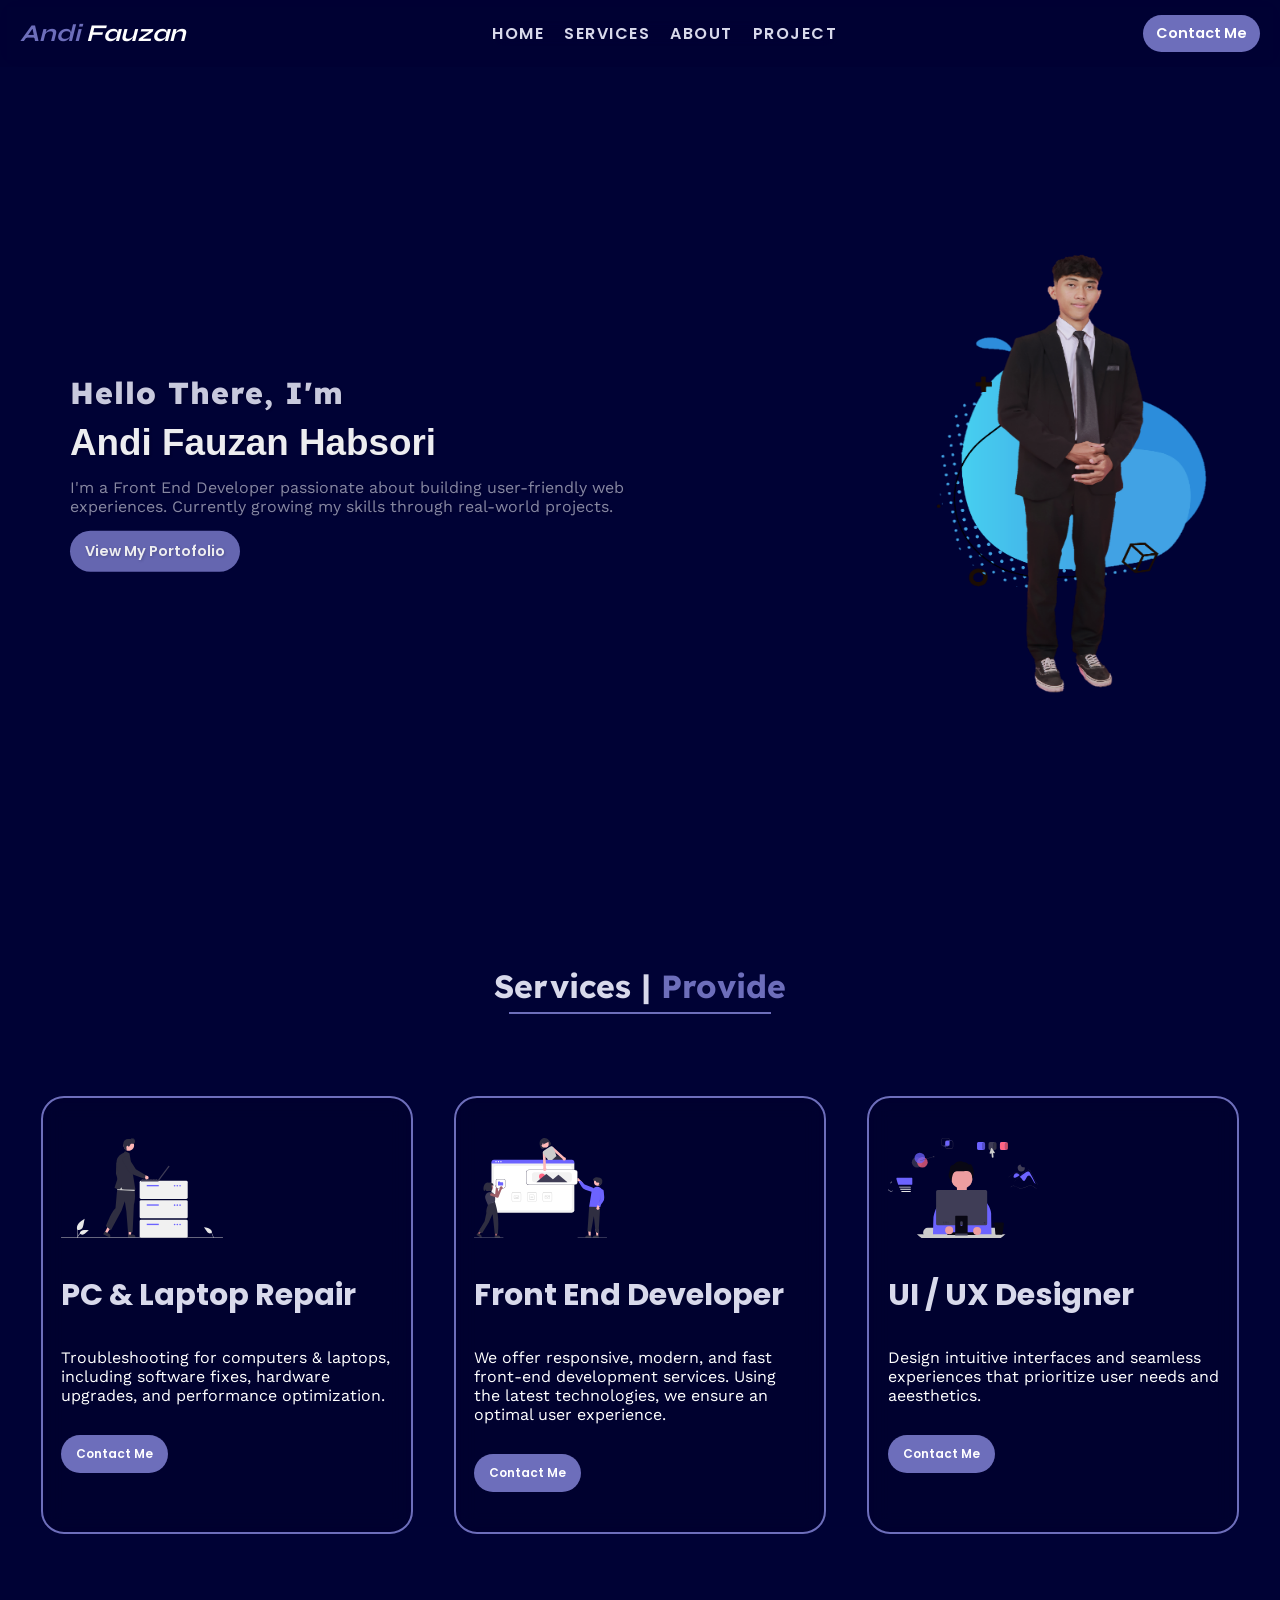
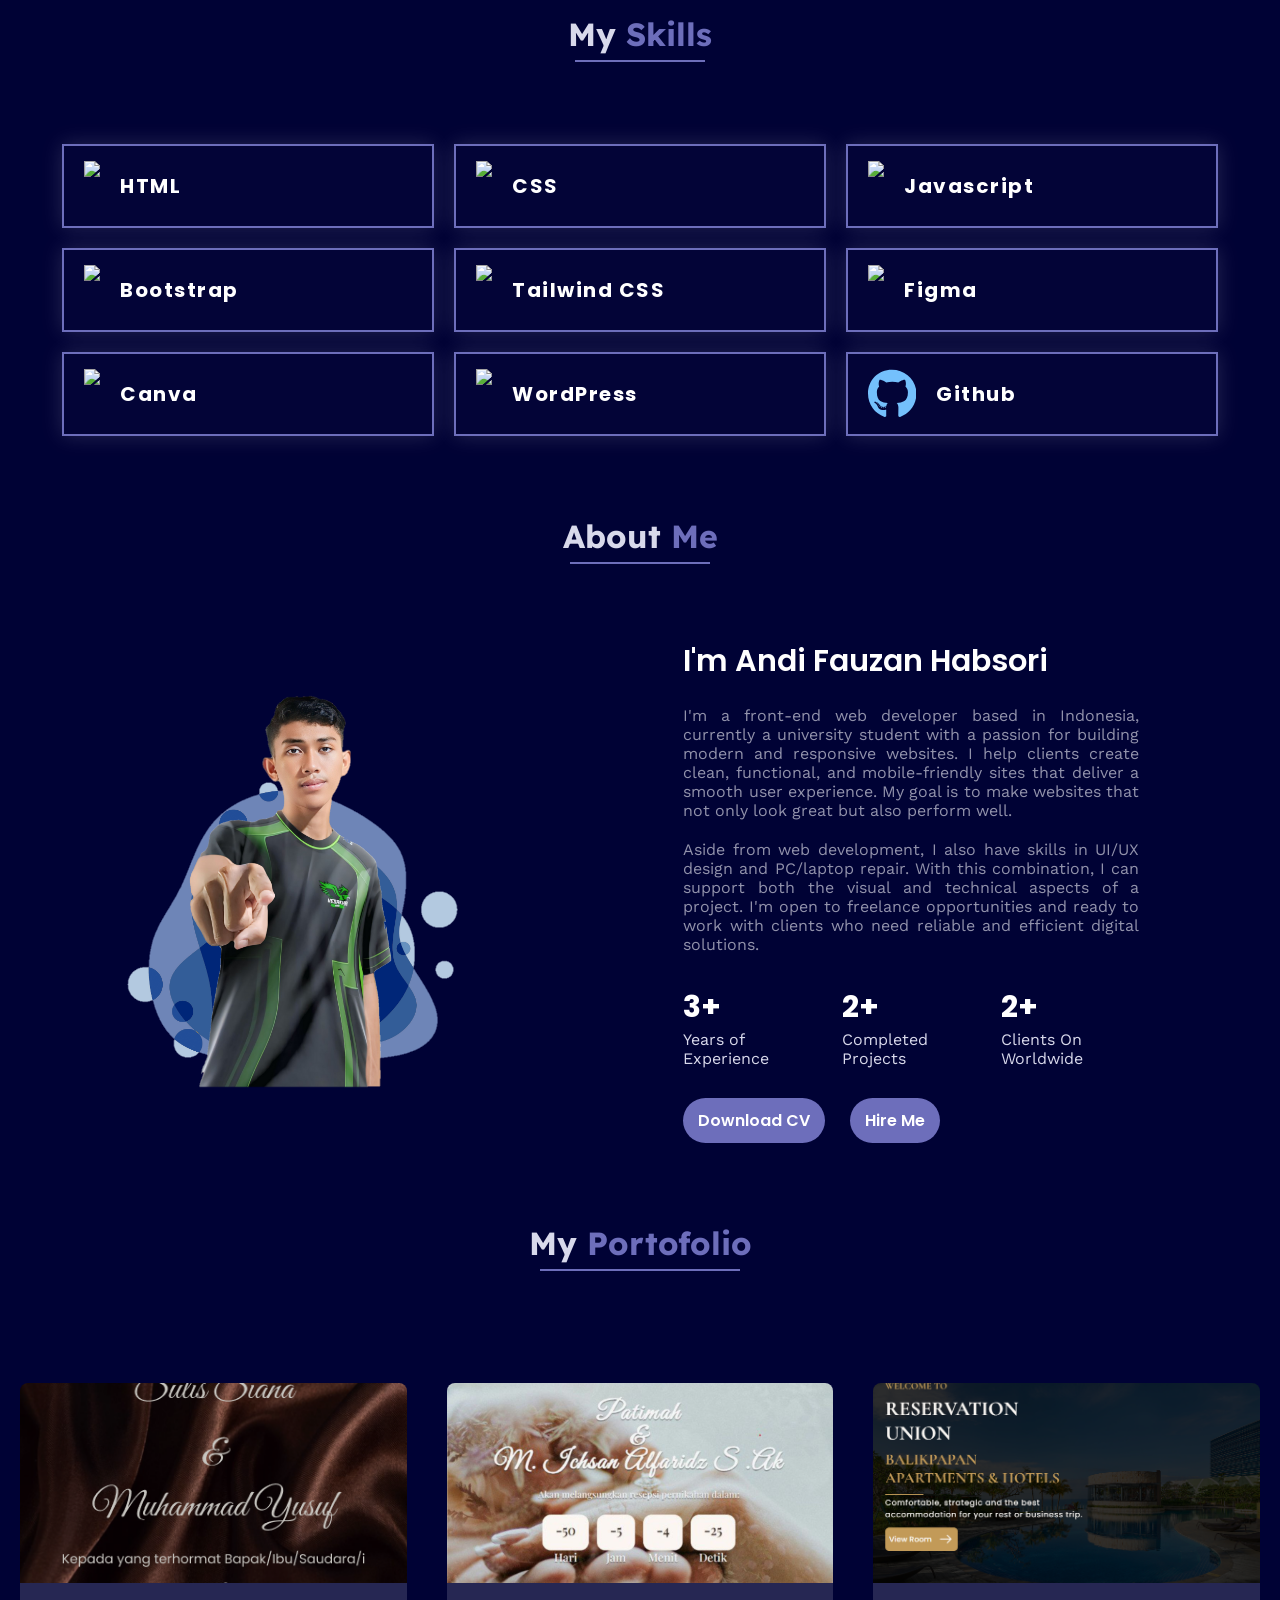
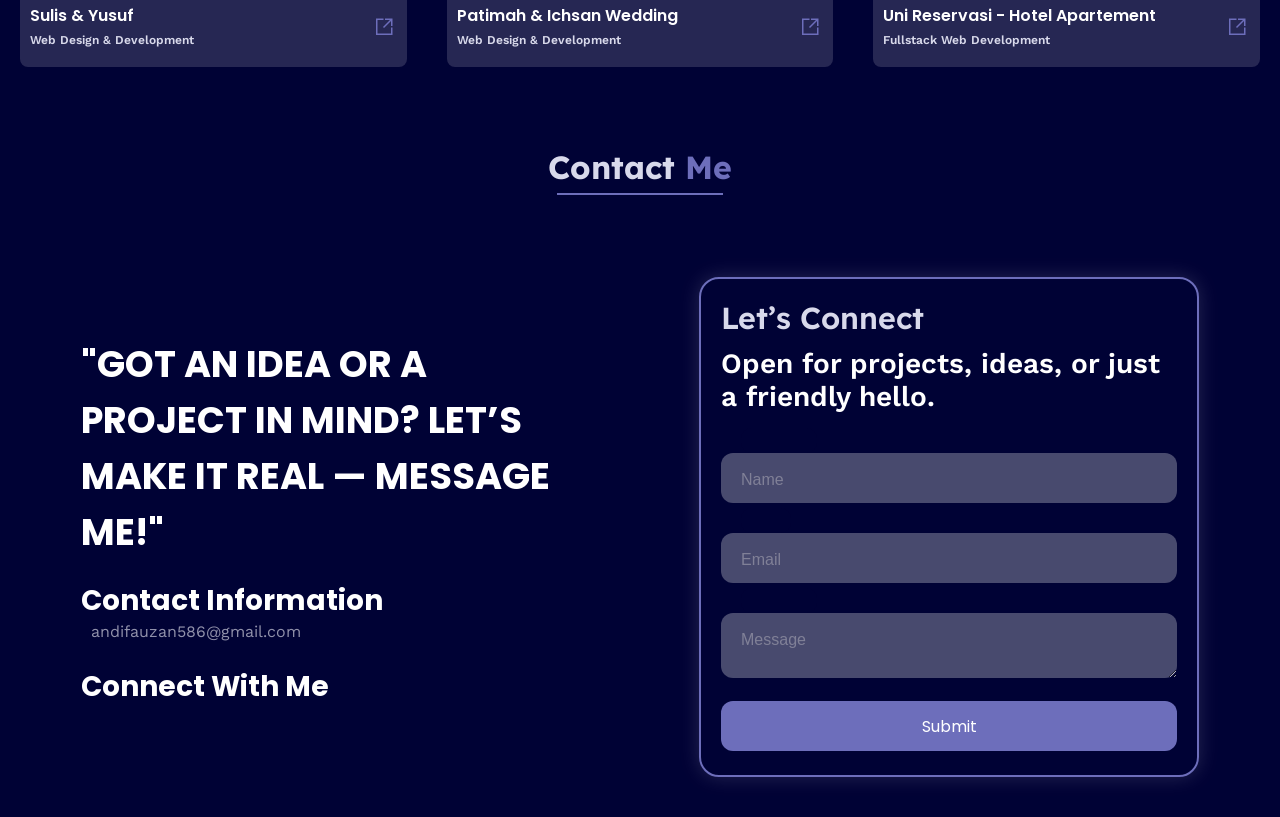
==== commit f58db1e3: "done" ====
--- a/index.html
+++ b/index.html
@@ -3,11 +3,11 @@
     <head>
         <meta charset="UTF-8" />
         <meta name="viewport" content="width=device-width, initial-scale=1.0" />
-        <meta name="google-site-verification" content="AQHyqW73Oedahlm4M3ZWUJOnF2jhZhDau3GpNFERXl8" />
         <meta
-            name="description"
-            content="Portofolio Andi Fauzan Habsori"
+            name="google-site-verification"
+            content="AQHyqW73Oedahlm4M3ZWUJOnF2jhZhDau3GpNFERXl8"
         />
+        <meta name="description" content="Portofolio Andi Fauzan Habsori" />
         <meta
             name="keywords"
             content="andi fauzan, portofolio andi fauzan, andi fauzan portofolio, andi fauzan habsori"
@@ -413,34 +413,8 @@
                         <h1>My <strong>Portofolio</strong></h1>
                     </div>
 
-                    <div
-                        class="buttons portofolio-menu"
-                        data-aos="zoom-in"
-                        data-aos-duration="600"
-                        data-aos-offset="150"
-                    >
-                        <button data-section="website">Website</button>
-                        <button data-section="poster">Poster</button>
-                    </div>
-
-                    <div class="project-section" id="poster">
-                        <div class="poster-main">
-                            <img src="assets/img/Promo Hotel 1.png" alt="" />
-                            <img src="assets/img/Promo Jambuluwuk.png" alt="" />
-                            <img
-                                src="assets/img/Promo Vinna Vila Seminyak.png"
-                                alt=""
-                            />
-                            <img
-                                class="portrait"
-                                src="assets/img/Poster Tahun Baru Islam.png"
-                                alt=""
-                            />
-                        </div>
-                    </div>
-
-                    <div id="website" class="project-section active">
-                        <div class="projects-main">
+                    <div id="website" class="project-section">
+                        <div class="project-main">
                             <div class="swiper-container">
                                 <div
                                     class="swipper"
@@ -449,135 +423,54 @@
                                     data-aos-offset="150"
                                 >
                                     <div class="swiper-wrapper">
+                                        <!-- card 1 -->
                                         <div class="swiper-slide">
-                                            <div class="projects-card">
-                                                <div
-                                                    class="projects-card-image"
-                                                ></div>
-                                                <article
-                                                    class="projects-card-text"
-                                                >
-                                                    <h1>
-                                                        Frontend Development
-                                                    </h1>
-                                                    <p>
-                                                        Online Store Website -
-                                                        Toko Mekkah
-                                                    </p>
-                                                    <a
-                                                        href="https://tokomekkah.netlify.app/"
-                                                        >View Website</a
-                                                    >
-                                                </article>
+                                            <div class="project-card">
+                                                <div class="project-card-image"></div>
+                                                <div class="card-text">
+                                                    <article class="project-card-text">
+                                                        <h1>
+                                                            Sulis & Yusuf
+                                                        </h1>
+                                                        <p>Web Design & Development</p>
+                                                    </article>
+                                                    <a href=""><img src="assets/icon/navigate-icon.svg" alt="Navigate Icon"></a>
+                                                </div>
                                             </div>
                                         </div>
-
+                                        <!-- Card 2 -->
                                         <div class="swiper-slide">
-                                            <div class="projects-card">
-                                                <div
-                                                    class="projects-card-image wedding"
-                                                ></div>
-                                                <article
-                                                    class="projects-card-text"
-                                                >
-                                                    <h1>
-                                                        Frontend Development
-                                                    </h1>
-                                                    <p>
-                                                        Wedding Invitation
-                                                        Website - Patimah &
-                                                        Ichsan
-                                                    </p>
-                                                    <a
-                                                        href="https://patimahichsanwedding.netlify.app/"
-                                                        >View Website</a
-                                                    >
-                                                </article>
+                                            <div class="project-card">
+                                                <div class="project-card-image second"></div>
+                                                <div class="card-text">
+                                                    <article class="project-card-text">
+                                                        <h1>
+                                                            Patimah & Ichsan Wedding
+                                                        </h1>
+                                                        <p>Web Design & Development</p>
+                                                    </article>
+                                                    <a href=""><img src="assets/icon/navigate-icon.svg" alt="Navigate Icon"></a>
+                                                </div>
                                             </div>
                                         </div>
-
+                                        <!-- card 3 -->
                                         <div class="swiper-slide">
-                                            <div class="projects-card">
-                                                <div
-                                                    class="projects-card-image wedding wedding-second"
-                                                ></div>
-                                                <article
-                                                    class="projects-card-text"
-                                                >
-                                                    <h1>
-                                                        Frontend Development
-                                                    </h1>
-                                                    <p>
-                                                        Wedding Invitation
-                                                        Website - Sulis & Yusuf
-                                                    </p>
-                                                    <a
-                                                        href="https://sulisyusufwedding.netlify.app/"
-                                                        >View Website</a
-                                                    >
-                                                </article>
+                                            <div class="project-card">
+                                                <div class="project-card-image third"></div>
+                                                <div class="card-text">
+                                                    <article class="project-card-text">
+                                                        <h1>
+                                                            Uni Reservasi - Hotel Apartement
+                                                        </h1>
+                                                        <p>Fullstack Web Development</p>
+                                                    </article>
+                                                    <a href=""><img src="assets/icon/navigate-icon.svg" alt="Navigate Icon"></a>
+                                                </div>
                                             </div>
                                         </div>
                                     </div>
                                     <div class="swiper-pagination"></div>
                                 </div>
-                            </div>
-                        </div>
-
-                        <!-- Second Projects Items -->
-                        <div class="projects-main projects-second">
-                            <div
-                                class="projects-card"
-                                data-aos="zoom-in"
-                                data-aos-duration="700"
-                                data-aos-offset="150"
-                            >
-                                <div class="projects-card-image"></div>
-                                <article class="projects-card-text">
-                                    <h1>Frontend Development</h1>
-                                    <p>Online Store Website - Toko Mekkah</p>
-                                    <a href="https://tokomekkah.netlify.app/"
-                                        >View Website</a
-                                    >
-                                </article>
-                            </div>
-                            <div
-                                class="projects-card"
-                                data-aos="zoom-in"
-                                data-aos-duration="800"
-                                data-aos-offset="150"
-                            >
-                                <div class="projects-card-image wedding"></div>
-                                <article class="projects-card-text">
-                                    <h1>Frontend Development</h1>
-                                    <p>
-                                        Wedding Invitation Website - Patimah &
-                                        Ichsan
-                                    </p>
-                                    <a href="https://tokomekkah.netlify.app/"
-                                        >View Website</a
-                                    >
-                                </article>
-                            </div>
-                            <div
-                                class="projects-card"
-                                data-aos="zoom-in"
-                                data-aos-duration="700"
-                                data-aos-offset="150"
-                            >
-                                <div
-                                    class="projects-card-image wedding wedding-second"
-                                ></div>
-                                <article class="projects-card-text">
-                                    <h1>Frontend Development</h1>
-                                    <p>
-                                        Wedding Invitation Website - Sulis &
-                                        Yusuf
-                                    </p>
-                                    <a href="https://tokomekkah.netlify.app/"
-                                        >View Website</a
-                                    >
-                                </article>
                             </div>
                         </div>
                     </div>
@@ -674,7 +567,7 @@
                                     >
                                 </div>
                                 <button class="submit" type="submit">
-                                    submit
+                                    <a>Submit</a>
                                 </button>
                             </div>
                         </div>
--- a/style.css
+++ b/style.css
@@ -482,75 +482,12 @@
     gap: 30px 0;
 }
 
-.portofolio-menu {
-    display: flex;
-    align-items: center;
-    justify-content: center;
-    gap: 0 20px;
-}
-
-.portofolio-menu button {
-    display: block;
-    border: none;
-    width: 25%;
-    font-family: "Poppins", sans-serif;
-    font-size: 0.75rem;
-    text-decoration: none;
-    color: var(--textColor);
-    font-weight: 550;
-    background-color: var(--buttonColor);
-    padding: 10px 15px;
-    border-radius: 25px;
-    transition: all 0.3s linear;
-}
-
-.portofolio-menu button:hover {
-    cursor: pointer;
-    transform: scale(1.1);
-    background-color: var(--paragraphColor);
-}
-
-.project-section {
-    opacity: 0;
-    visibility: hidden;
-    height: 0;
-    overflow: hidden;
-    transition: opacity 0.5s ease, visibility 0.5s ease, height 0.5s ease;
-}
-
-.active {
-    opacity: 1;
-    visibility: visible;
-    height: auto;
-    overflow: visible;
-}
-
-.poster-main {
-    display: flex;
-    flex-direction: column;
-    align-items: center;
-    gap: 20px 0;
-    margin-top: 40px;
-}
-
-.poster-main img {
-    height: 250px;
-    border-radius: 5px;
-}
-
-.poster-main img.portrait {
-    height: 360px;
-}
-
-.projects-main {
+.project-main {
+    position: relative;
     padding: 0 20px;
     display: flex;
     flex-direction: column;
     gap: 20px;
-}
-
-.projects-second {
-    display: none;
 }
 
 .swiper-container {
@@ -570,99 +507,66 @@
     display: flex;
 }
 
+.project-card-image {
+    width: 100%;
+    height: 200px;
+    background-image: url("assets/img/sulis-yusuf-wedding.png");
+    object-fit: cover;
+    background-position: center;
+    background-size: cover;
+    border-radius: 8px 8px 0 0;
+}
+
+.project-card-image.second {
+    background: url('assets/img/wedding.jpg');
+    object-fit: cover;
+    background-position: center;
+    background-size: cover;
+}
+
+.project-card-image.third {
+    background: url('assets/img/uni-reservasi.png');
+    object-fit: cover;
+    background-position: center;
+    background-size: cover;
+}
+
 .swiper-slide {
-    height: 24rem;
-    width: 100%;
     display: flex;
     flex-direction: column;
     position: relative;
-}
-
-.projects-card {
+    border-radius: 8px;
+}
+
+.card-text {
     position: relative;
+    font-family: "Work Sans", sans-serif;
+    display: flex;
+    justify-content: space-between;
+    align-items: center;
+    padding: 20px 10px;
+    background-color:rgba(255, 255, 255, 0.15);;
+    border-radius: 0 0 8px 8px;
+}
+
+.project-card-text {
     display: flex;
     flex-direction: column;
-    gap: 30px 0;
-    padding: 5px 5px 20px 5px;
-    border-radius: 23px;
-    background-color: rgba(0, 0, 0, 0.1);
-    box-shadow: 0 0 0 rgba(0, 0, 0, 0);
-    backdrop-filter: blur(10px);
-    border: 2px solid var(--borderColor);
-    width: 100%;
-    height: 100%;
-    transition: all 0.3s ease-in-out;
-}
-
-.projects-card-image,
-.projects-card-image.wedding {
-    background-image: url("assets/img/toko-mekkah.jpg");
-    background-size: cover;
-    background-position: center;
-    background-repeat: no-repeat;
-    width: 100%;
-    height: 250px;
-    border-radius: 23px;
-}
-
-.projects-card-image.wedding {
-    background-image: url("assets/img/wedding.jpg");
-    background-size: cover;
-    background-position: center;
-    background-repeat: no-repeat;
-    width: 100%;
-    height: 250px;
-    border-radius: 23px;
-}
-
-.projects-card-image.wedding.wedding-second {
-    background-image: url("assets/img/sulis-yusuf-wedding.png");
-    background-size: cover;
-    background-position: center;
-    background-repeat: no-repeat;
-    width: 100%;
-    height: 250px;
-    border-radius: 23px;
-}
-
-.projects-card-text {
-    display: flex;
-    flex-direction: column;
-    gap: 20px 0;
-    padding-left: 5px;
-}
-
-.projects-card-text h1 {
-    font-family: "Poppins", sans-serif;
-    color: var(--textColor);
-    font-size: 1.35rem;
-    line-height: 0;
-}
-
-.projects-card-text p {
-    font-family: "Work Sans", sans-serif;
-    color: var(--heading);
-    font-size: 1.2rem;
-    line-height: 20px;
-}
-
-.projects-card-text a {
-    display: block;
-    width: max-content;
-    font-family: "Poppins", sans-serif;
+    gap: 5px;
+    justify-content: center;
+}
+
+.card-text h1 {
+    font-family: 'Poppins', sans-serif;
+    font-size: 1rem;
+    color: var(--textColor);
+    font-weight: 600;
+}
+
+.card-text p {
     font-size: 0.75rem;
-    text-decoration: none;
-    color: var(--textColor);
-    font-weight: 550;
-    background-color: var(--buttonColor);
-    padding: 10px 15px;
-    border-radius: 25px;
-    transition: all 0.3s linear;
-}
-
-.projects-card-text a:hover {
-    transform: scale(1.1);
-    background-color: var(--paragraphColor);
+    color: var(--navbarText);
+    font-weight: 600;
 }
 
 .swiper-pagination {
@@ -780,7 +684,9 @@
     pointer-events: none;
     position: absolute;
     transform-origin: 0 50%;
-    transition: transform 200ms, color 200ms;
+    transition:
+        transform 200ms,
+        color 200ms;
     top: 20px;
 }
 
@@ -814,6 +720,7 @@
 }
 
 .submit {
+    font-family: "Poppins", sans-serif;
     background-color: var(--buttonColor);
     border-radius: 12px;
     border: 0;
@@ -827,6 +734,13 @@
     width: 100%;
 }
 
+.submit a {
+    text-decoration: none;
+    color: var(--textColor);
+    font-family: 'Poppins', sans-serif;
+    font-size: 1rem;
+}
+
 .submit:active {
     background-color: var(--hoverColor);
 }
@@ -838,11 +752,6 @@
     }
 
     .about-image {
-        display: none;
-    }
-
-    /* Projects Section */
-    .projects-second {
         display: none;
     }
 }
@@ -888,21 +797,6 @@
     .about-image {
         display: none;
     }
-
-    /* Projects Section */
-    .projects-second {
-        display: none;
-    }
-
-    .swiper-slide {
-        height: auto;
-    }
-
-    .projects-card-image,
-    .projects-card-image.wedding {
-        height: 400px;
-    }
-
     .form {
         width: 380px;
     }
@@ -994,44 +888,8 @@
         font-size: 0.75rem;
     }
 
-    /* Projects Section */
-    .portofolio-menu button {
-        font-size: 0.9rem;
-    }
-
-    .poster-main {
-        flex-direction: row;
-        flex-wrap: wrap;
-        justify-content: space-around;
-    }
-
-    .projects-second {
-        display: none;
-    }
-
-    .swiper-slide {
-        height: auto;
-    }
-
     .swiper-container {
         width: 80%;
-    }
-
-    .projects-card-image,
-    .projects-card-image.wedding {
-        height: 400px;
-    }
-
-    .projects-card-text h1 {
-        font-size: 1.75rem;
-    }
-
-    .projects-card-text p {
-        font-size: 0.85rem;
-    }
-
-    .projects-card-text a {
-        font-size: 0.85rem;
     }
 
     /* COntact Section */
@@ -1169,67 +1027,19 @@
         font-size: 0.9rem;
     }
 
-    /* Projects Section */
-    .portofolio-menu button {
-        font-size: 0.9rem;
-    }
-
-    .portofolio-menu button:hover {
-        cursor: pointer;
-        transform: scale(1.1);
-        background-color: var(--paragraphColor);
-    }
-
-    .poster-main {
-        flex-direction: row;
-        flex-wrap: wrap;
-        justify-content: center;
-        gap: 20px;
-    }
-
-    .projects-main {
+    .project-main {
         display: flex;
-    }
-
-    .projects-main.projects-second {
-        display: none;
     }
 
     .swipper {
         height: 100vh;
-    }
-
-    .projects-card {
-        width: 60%;
-        height: auto;
-        margin: auto;
-    }
-
-    .projects-card-image,
-    .projects-card-image.wedding {
-        background-position-y: -100px;
-        min-height: 250px;
-    }
-
-    .projects-card-text h1 {
-        font-size: 1.75rem;
-        line-height: 30px;
-    }
-
-    .projects-card-text p {
-        font-size: 1.35rem;
-        line-height: 30px;
-    }
-
-    .projects-card-text a {
-        font-size: 0.9rem;
     }
 
     /* Contact Section */
     .contact-main {
         flex-direction: row;
         justify-content: space-around;
-    }   
+    }
 
     .contact-text {
         min-width: 50%;
@@ -1265,7 +1075,7 @@
     .email p {
         font-size: 0.9rem;
         color: var(--paragraphColor);
-        font-family: 'Work Sans', sans-serif;
+        font-family: "Work Sans", sans-serif;
     }
 
     .contact-sosmed i {
@@ -1297,7 +1107,7 @@
 }
 
 /* Ukuran Laptop */
-@media only screen and (min-width: 1024px) and (max-width: 1366px) {
+@media only screen and (min-width: 1024px) {
     /* Navbar Section */
     .navbar-logo h1 {
         font-size: 1.5rem;
@@ -1516,61 +1326,8 @@
         font-size: 1rem;
     }
 
-    /* Projects Section */
-    .portofolio-menu {
-        gap: 0 20px;
-    }
-
-    .portofolio-menu button {
-        font-size: 1rem;
-        width: 200px;
-    }
-
-    .portofolio-menu button:hover {
-        cursor: pointer;
-        transform: scale(1.1);
-        background-color: var(--paragraphColor);
-    }
-
-    .poster-main {
-        flex-direction: row;
-        justify-content: space-around;
-        flex-wrap: wrap;
-    }
-
-    .projects-main {
-        display: none;
-    }
-
-    .projects-main.projects-second {
-        display: flex;
-        flex-direction: row;
-        justify-content: space-around;
-        align-items: center;
-    }
-
-    .projects-card {
-        width: 35%;
-        height: auto;
-    }
-
-    .projects-card-image,
-    .projects-card-image.wedding {
-        min-height: 280px;
-    }
-
-    .projects-card-text h1 {
-        font-size: 1.9rem;
-        line-height: 30px;
-    }
-
-    .projects-card-text p {
-        font-size: 1.75rem;
-        line-height: 30px;
-    }
-
-    .projects-card-text a {
-        font-size: 1rem;
+    .project-main {
+        display: block;
     }
 
     /* Contact Section */
@@ -1585,7 +1342,7 @@
         flex-direction: column;
         gap: 20px 0;
     }
-    
+
     .contact-text h1 {
         font-size: 2.3rem;
         text-align: left;
@@ -1598,7 +1355,7 @@
     }
 
     .contact-sosmed h2 {
-        font-family: 'Poppins',sans-serif;
+        font-family: "Poppins", sans-serif;
         color: var(--textColor);
         font-size: 1.75rem;
     }
@@ -1612,7 +1369,7 @@
     .email p {
         font-size: 1rem;
         color: var(--paragraphColor);
-        font-family: 'Work Sans', sans-serif ;
+        font-family: "Work Sans", sans-serif;
     }
 
     .sosmed {
@@ -1656,284 +1413,3 @@
         font-size: 1rem;
     }
 }
-
-/* Ukuran Desktop */
-@media (min-width: 1366px) {
-    /* Navbar Section */
-    .navbar-logo h1 {
-        font-size: 1.5rem;
-    }
-
-    .navbar-menu {
-        background-color: transparent;
-        position: relative;
-        flex-direction: row;
-        align-items: center;
-        padding: 0;
-        width: max-content;
-        height: auto;
-        top: 0;
-        gap: 0 20px;
-        transform: translateX(0);
-    }
-
-    .navbar-menu a {
-        font-size: 1rem;
-    }
-
-    #contact-me {
-        display: none;
-    }
-
-    .menu-contact {
-        display: block;
-    }
-
-    .menu-contact a {
-        display: block;
-        font-family: "Poppins", sans-serif;
-        text-decoration: none;
-        color: var(--textColor);
-        font-weight: 550;
-        font-size: 0.9rem;
-        padding: 8px 13px;
-        border-radius: 25px;
-        background-color: var(--buttonColor);
-        transition: all 0.3s ease-in;
-    }
-
-    .menu-contact a:hover {
-        transform: scale(1.03);
-        background-color: var(--paragraphColor);
-    }
-
-    .hamburger-menu {
-        display: none;
-    }
-
-    /* Hero Section */
-    main {
-        padding-top: 2%;
-    }
-
-    .hero {
-        justify-content: space-between;
-        padding: 0 70px;
-    }
-
-    .hero-image {
-        display: block;
-    }
-
-    .hero-image img {
-        height: 450px;
-        width: 290px;
-    }
-
-    .hero-text {
-        text-align: left;
-        align-items: start;
-        justify-content: center;
-        text-shadow: var(--shadow);
-    }
-
-    .hero-text h1 {
-        font-size: 1.9rem;
-        margin-bottom: 30px;
-    }
-
-    .hero-text h2 {
-        font-size: 2.3rem;
-        line-height: 40px;
-    }
-
-    .hero-text h3 #element {
-        font-size: 2rem;
-    }
-
-    .hero-text p {
-        font-size: 1rem;
-        width: 70%;
-        margin: 15px 0;
-    }
-
-    .content-header h1 {
-        font-size: 2rem;
-    }
-
-    /* Services Section */
-    .services-content {
-        gap: 0 0;
-        flex-direction: row;
-        flex-wrap: wrap;
-        justify-content: space-around;
-        align-items: stretch;
-    }
-
-    .services-card {
-        width: 30%;
-        height: auto;
-    }
-
-    .services-card-content {
-        width: 90%;
-    }
-
-    .services-card-header h1 {
-        font-size: 1.9rem;
-    }
-
-    .services-card-text p {
-        line-height: normal;
-        font-size: 1rem;
-    }
-
-    .services-card-image img {
-        height: 100px;
-    }
-
-    /* Skill Section */
-    .skills-items {
-        flex-direction: row;
-        align-items: center;
-        padding: 15px 20px;
-        gap: 0 20px;
-        width: 30%;
-    }
-
-    .skills-items img,
-    svg {
-        height: 50px;
-    }
-
-    .skills-items h1 {
-        font-size: 1.25rem;
-    }
-
-    /* About Section */
-    .about {
-        height: auto;
-    }
-
-    .about-content {
-        display: flex;
-        align-items: center;
-        justify-content: space-around;
-    }
-
-    .about-image {
-        display: block;
-    }
-
-    .about-image img {
-        height: 400px;
-    }
-
-    .about-main {
-        align-items: start;
-        width: 40%;
-    }
-
-    .about-main-header h1 {
-        font-size: 1.9rem;
-        line-height: 30px;
-    }
-
-    .about-main-header h2 {
-        text-align: left;
-    }
-
-    .about-main-header h2 #about-element {
-        font-size: 1.75rem;
-    }
-
-    .about-text p {
-        font-size: 1rem;
-    }
-
-    .about-experience {
-        justify-content: start;
-        gap: 0 20px;
-        width: 100%;
-    }
-
-    .about-experience-items {
-        width: 45%;
-    }
-
-    .about-experience-items h1 {
-        font-size: 1.9rem;
-    }
-
-    .about-experience-items p {
-        font-size: 1rem;
-    }
-
-    .about-cta {
-        gap: 0 25px;
-    }
-
-    .about-cta a {
-        font-size: 1rem;
-    }
-
-    /* Projects Section */
-    .portofolio-menu {
-        gap: 0 20px;
-    }
-
-    .portofolio-menu button {
-        font-size: 1rem;
-        width: 200px;
-    }
-
-    .portofolio-menu button:hover {
-        cursor: pointer;
-        transform: scale(1.1);
-        background-color: var(--paragraphColor);
-    }
-
-    .poster-main {
-        flex-direction: row;
-        justify-content: space-around;
-        flex-wrap: wrap;
-    }
-
-    .projects-main {
-        display: none;
-    }
-
-    .projects-main.projects-second {
-        display: flex;
-        flex-wrap: wrap;
-        flex-direction: row;
-        justify-content: center;
-        align-items: center;
-        gap: 40px 80px;
-        max-width: 100%;
-    }
-
-    .projects-card {
-        width: 35%;
-        height: auto;
-    }
-
-    .projects-card-image,
-    .projects-card-image.wedding {
-        min-height: 280px;
-    }
-
-    .projects-card-text h1 {
-        font-size: 1.9rem;
-        line-height: 30px;
-    }
-
-    .projects-card-text p {
-        font-size: 1.75rem;
-        line-height: 30px;
-    }
-
-    .projects-card-text a {
-        font-size: 1rem;
-    }
-}
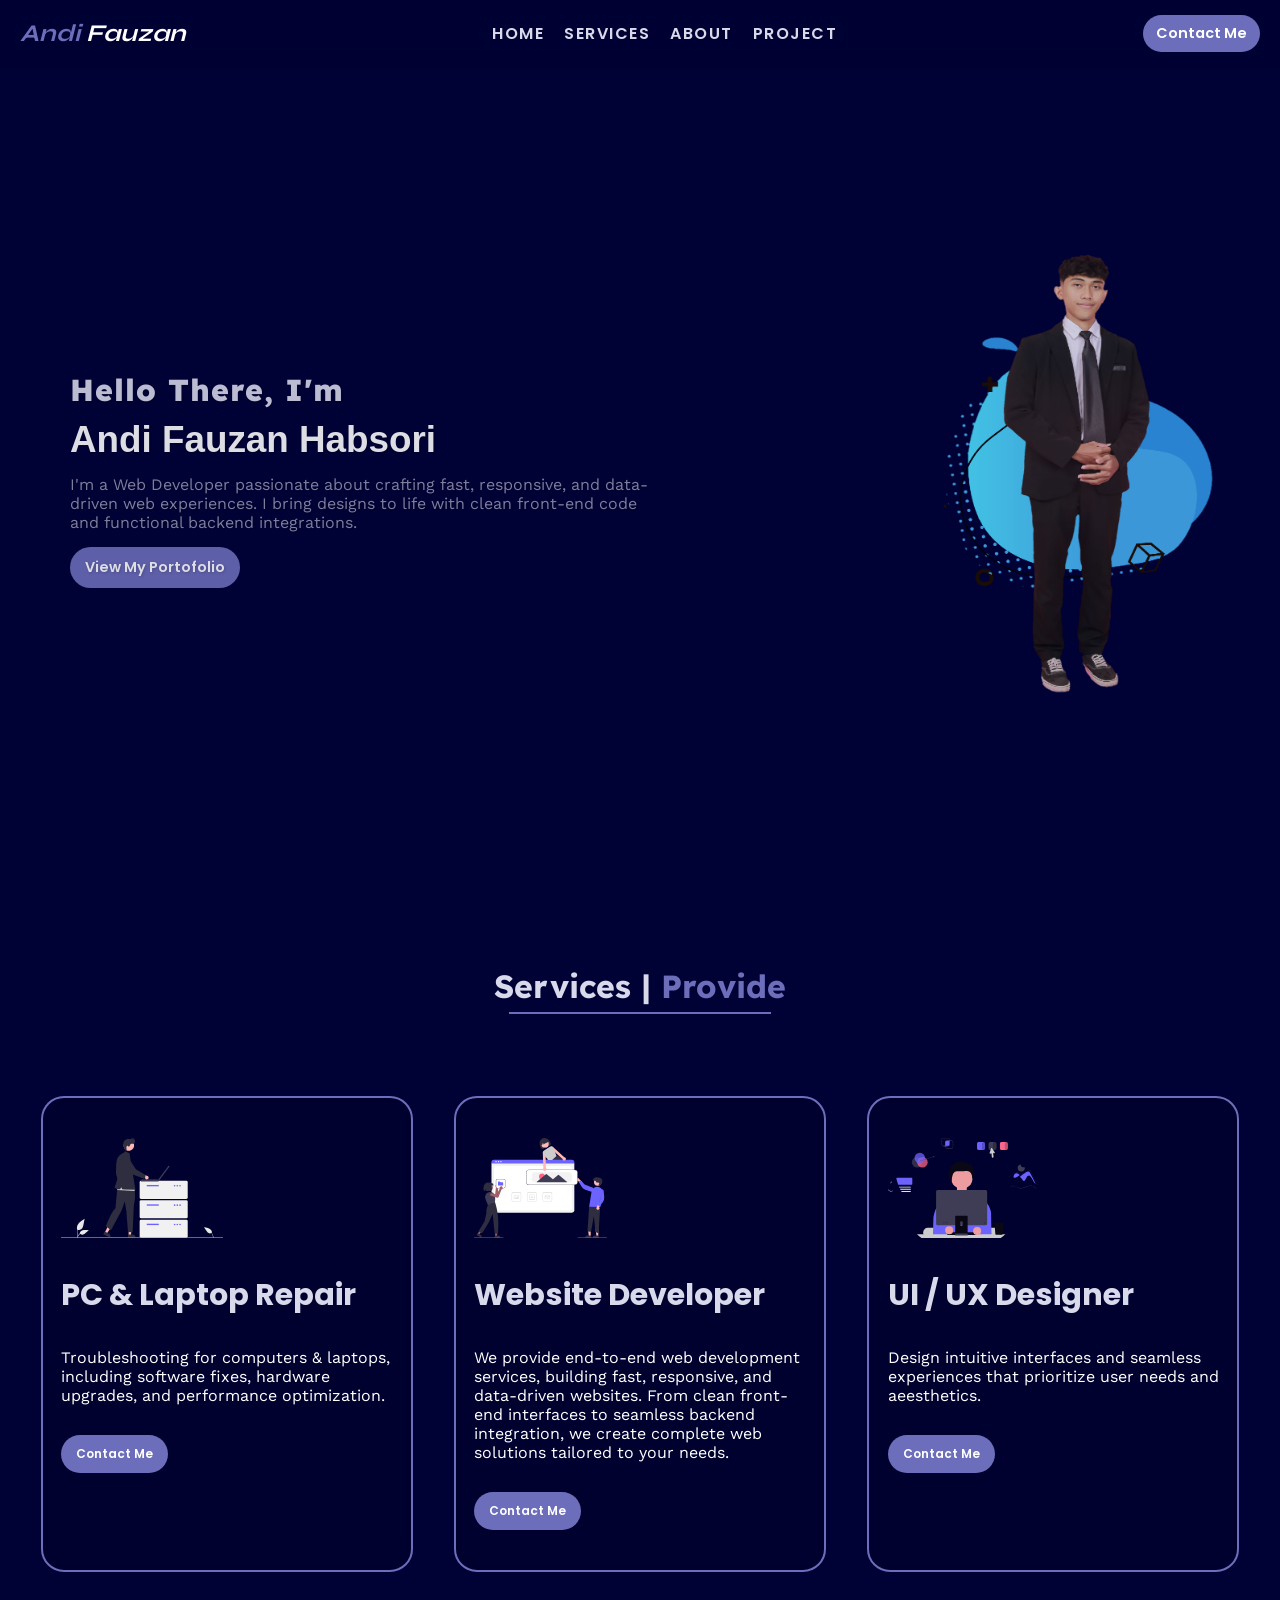
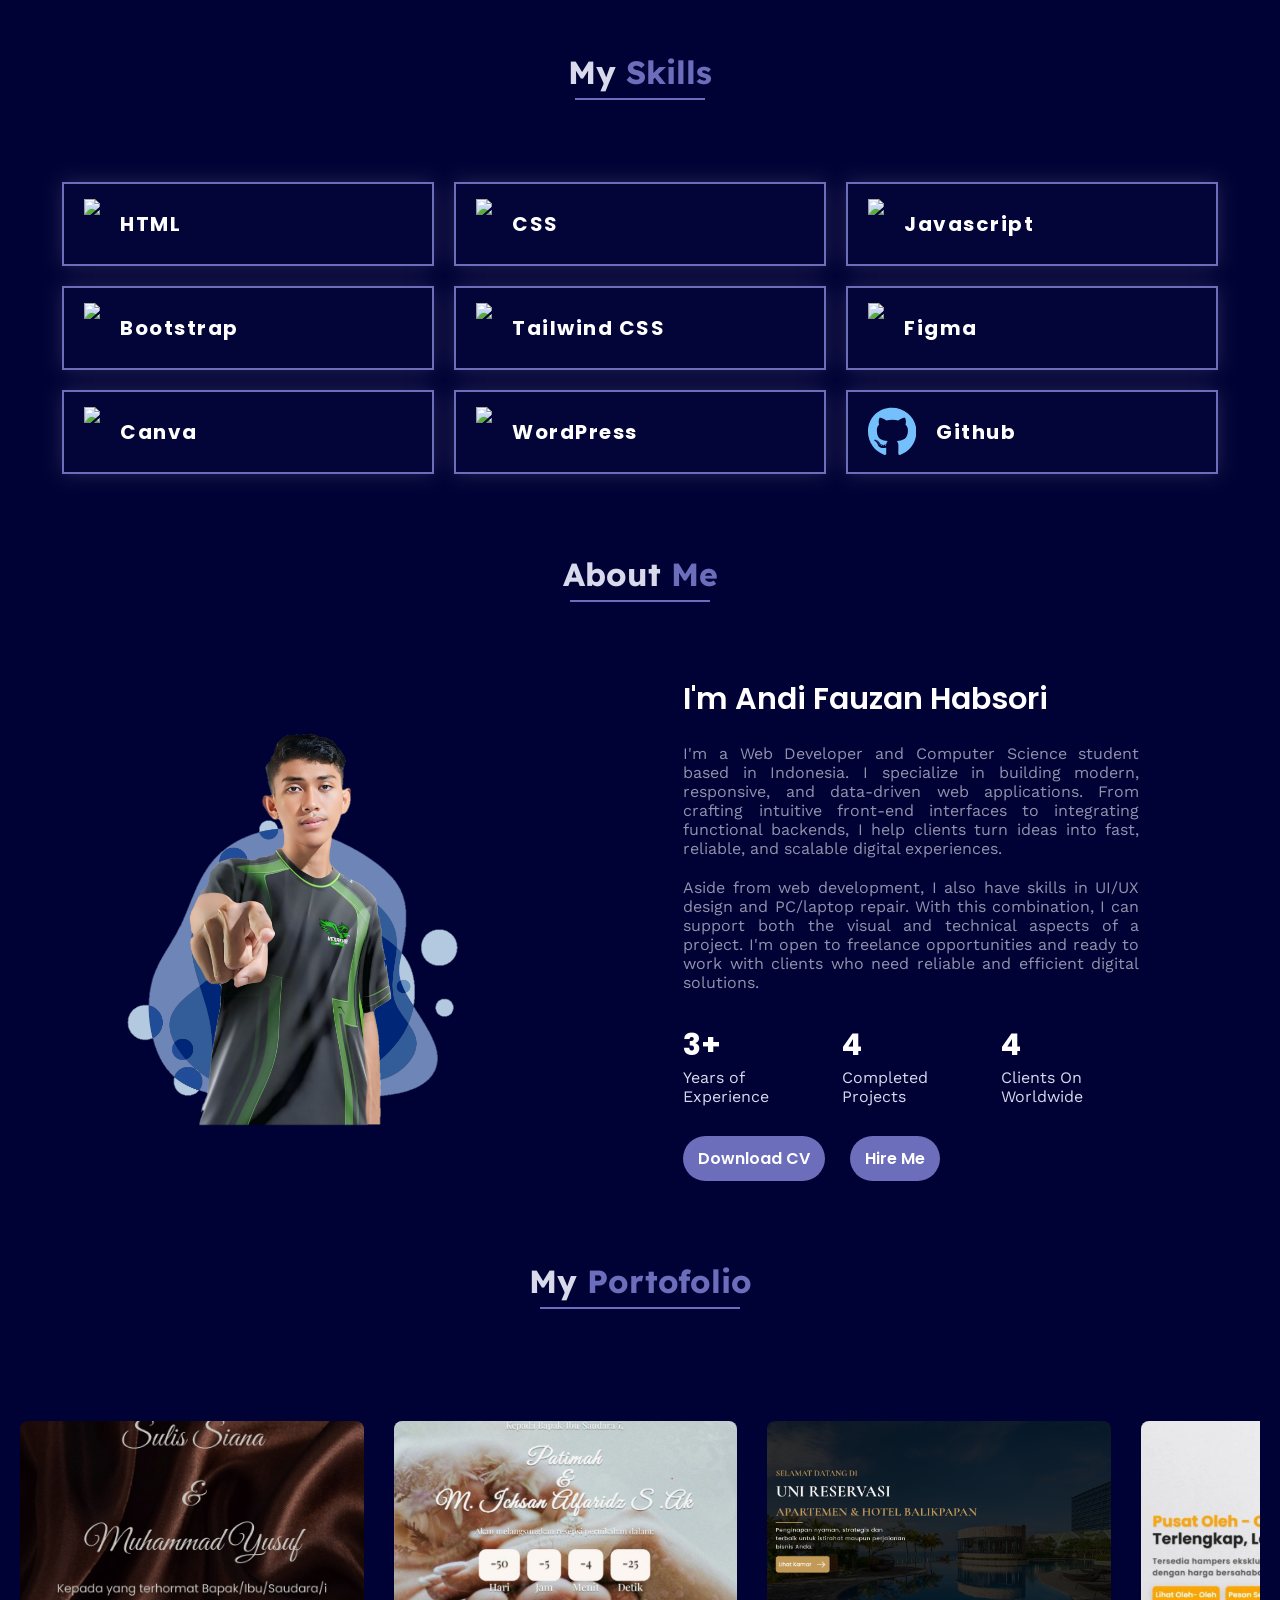
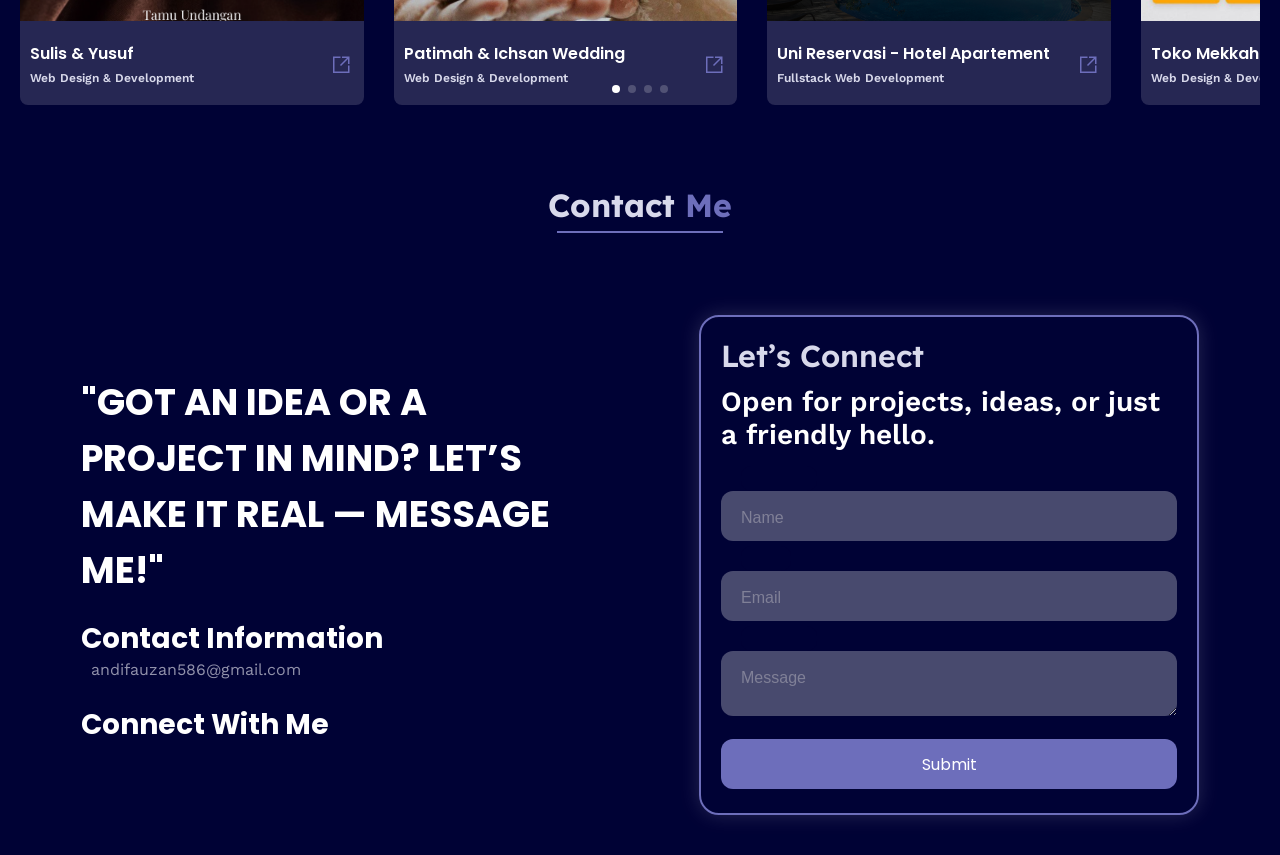
==== commit 07301938: "done" ====
--- a/index.html
+++ b/index.html
@@ -14,21 +14,12 @@
         />
         <meta name="author" content="Andi Fauzan Habsori" />
         <!-- Font List -->
-        <!-- Poppins (Navbar, Button Text, Sub Heading) -->
-        <style>
-            @import url("https://fonts.googleapis.com/css2?family=Poppins:ital,wght@0,100;0,200;0,300;0,400;0,500;0,600;0,700;0,800;0,900;1,100;1,200;1,300;1,400;1,500;1,600;1,700;1,800;1,900&display=swap");
-        </style>
-        <!-- Lexend (Heading) -->
-        <style>
-            @import url("https://fonts.googleapis.com/css2?family=Lexend:wght@100..900&display=swap");
-        </style>
-        <!-- Work Sans (Paragraph) -->
-        <style>
-            @import url("https://fonts.googleapis.com/css2?family=Work+Sans:ital,wght@0,100..900;1,100..900&display=swap");
-        </style>
-        <style>
-            @import url("https://fonts.googleapis.com/css2?family=Syne:wght@400..800&display=swap");
-        </style>
+        <link rel="preconnect" href="https://fonts.googleapis.com" />
+        <link rel="preconnect" href="https://fonts.gstatic.com" crossorigin />
+        <link
+            href="https://fonts.googleapis.com/css2?family=Lexend:wght@100..900&family=Poppins:ital,wght@0,100;0,200;0,300;0,400;0,500;0,600;0,700;0,800;0,900;1,100;1,200;1,300;1,400;1,500;1,600;1,700;1,800;1,900&family=Syne:wght@400..800&family=Work+Sans:ital,wght@0,100..900;1,100..900&display=swap"
+            rel="stylesheet"
+        />
 
         <!-- AOS -->
         <link rel="stylesheet" href="https://unpkg.com/aos@next/dist/aos.css" />
@@ -83,9 +74,10 @@
                     <h2>Andi Fauzan Habsori</h2>
                     <h3><span id="element"></span></h3>
                     <p>
-                        I'm a Front End Developer passionate about building
-                        user-friendly web experiences. Currently growing my
-                        skills through real-world projects.
+                        I'm a Web Developer passionate about crafting fast,
+                        responsive, and data-driven web experiences. I bring
+                        designs to life with clean front-end code and functional
+                        backend integrations.
                     </p>
                     <div class="hero-cta">
                         <a href="#portofolio">View My Portofolio</a>
@@ -93,30 +85,31 @@
                 </div>
 
                 <div class="hero-image">
-                    <img src="assets/img/FotoFullBody.png" alt="" />
+                    <img
+                        loading="lazy"
+                        src="assets/img/FotoFullBody.png"
+                        alt=""
+                    />
                 </div>
             </section>
 
-            <section id="services" class="services">
-                <div
-                    class="content-header"
-                    data-aos="fade-down"
-                    data-aos-duration="700"
-                    data-aos-offset="100"
-                >
+            <section
+                id="services"
+                class="services"
+                data-aos="fade-down"
+                data-aos-duration="700"
+                data-aos-offset="200"
+            >
+                <div class="content-header">
                     <h1>Services | <strong>Provide</strong></h1>
                 </div>
 
                 <div class="services-content">
-                    <div
-                        class="services-card"
-                        data-aos="fade-up"
-                        data-aos-duration="800"
-                        data-aos-offset="150"
-                    >
+                    <div class="services-card">
                         <div class="services-card-content">
                             <div class="services-card-image">
                                 <img
+                                    loading="lazy"
                                     src="assets/icon/computer-repair.svg"
                                     alt="Front End Developer Icon"
                                 />
@@ -140,28 +133,26 @@
                         </div>
                     </div>
 
-                    <div
-                        class="services-card"
-                        data-aos="fade-up"
-                        data-aos-duration="900"
-                        data-aos-offset="150"
-                    >
+                    <div class="services-card">
                         <div class="services-card-content">
                             <div class="services-card-image">
                                 <img
+                                    loading="lazy"
                                     src="assets/icon/frontend.svg"
                                     alt="Front End Developer Icon"
                                 />
                             </div>
                             <div class="services-card-header">
-                                <h1>Front End Developer</h1>
+                                <h1>Website Developer</h1>
                             </div>
                             <article class="services-card-text">
                                 <p>
-                                    We offer responsive, modern, and fast
-                                    front-end development services. Using the
-                                    latest technologies, we ensure an optimal
-                                    user experience.
+                                    We provide end-to-end web development
+                                    services, building fast, responsive, and
+                                    data-driven websites. From clean front-end
+                                    interfaces to seamless backend integration,
+                                    we create complete web solutions tailored to
+                                    your needs.
                                 </p>
                             </article>
                             <div class="services-card-cta">
@@ -173,15 +164,11 @@
                         </div>
                     </div>
 
-                    <div
-                        class="services-card"
-                        data-aos="fade-up"
-                        data-aos-duration="1000"
-                        data-aos-offset="150"
-                    >
+                    <div class="services-card">
                         <div class="services-card-content">
                             <div class="services-card-image">
                                 <img
+                                    loading="lazy"
                                     src="assets/icon/ui-ux-designer.svg"
                                     alt="Front End Developer Icon"
                                 />
@@ -209,112 +196,75 @@
 
             <!-- Skilss Section -->
             <section id="skills" class="skills">
-                <div class="skills-container">
-                    <div
-                        class="content-header"
-                        data-aos="fade-down"
-                        data-aos-duration="700"
-                        data-aos-offset="150"
-                    >
+                <div
+                    class="skills-container"
+                    data-aos="fade-down"
+                    data-aos-duration="700"
+                    data-aos-offset="150"
+                >
+                    <div class="content-header">
                         <h1>My <strong>Skills</strong></h1>
                     </div>
 
                     <div class="skills-content">
-                        <div
-                            class="skills-items"
-                            data-aos="zoom-in"
-                            data-aos-duration="700"
-                            data-aos-offset="150"
-                        >
-                            <img
+                        <div class="skills-items">
+                            <img
+                                loading="lazy"
                                 src="https://cdn.jsdelivr.net/gh/devicons/devicon@latest/icons/html5/html5-original.svg"
                             />
                             <h1>HTML</h1>
                         </div>
-                        <div
-                            class="skills-items"
-                            data-aos="zoom-in"
-                            data-aos-duration="750"
-                            data-aos-offset="150"
-                        >
-                            <img
+                        <div class="skills-items">
+                            <img
+                                loading="lazy"
                                 src="https://cdn.jsdelivr.net/gh/devicons/devicon@latest/icons/css3/css3-original.svg"
                             />
                             <h1>CSS</h1>
                         </div>
-                        <div
-                            class="skills-items"
-                            data-aos="zoom-in"
-                            data-aos-duration="800"
-                            data-aos-offset="150"
-                        >
-                            <img
+                        <div class="skills-items">
+                            <img
+                                loading="lazy"
                                 src="https://cdn.jsdelivr.net/gh/devicons/devicon@latest/icons/javascript/javascript-original.svg"
                             />
                             <h1>Javascript</h1>
                         </div>
-                        <div
-                            class="skills-items"
-                            data-aos="zoom-in"
-                            data-aos-duration="850"
-                            data-aos-offset="150"
-                        >
-                            <img
+                        <div class="skills-items">
+                            <img
+                                loading="lazy"
                                 src="https://cdn.jsdelivr.net/gh/devicons/devicon@latest/icons/bootstrap/bootstrap-original.svg"
                             />
 
                             <h1>Bootstrap</h1>
                         </div>
-                        <div
-                            class="skills-items"
-                            data-aos="zoom-in"
-                            data-aos-duration="900"
-                            data-aos-offset="150"
-                        >
-                            <img
+                        <div class="skills-items">
+                            <img
+                                loading="lazy"
                                 src="https://cdn.jsdelivr.net/gh/devicons/devicon@latest/icons/tailwindcss/tailwindcss-original.svg"
                             />
                             <h1>Tailwind CSS</h1>
                         </div>
-                        <div
-                            class="skills-items"
-                            data-aos="zoom-in"
-                            data-aos-duration="950"
-                            data-aos-offset="150"
-                        >
-                            <img
+                        <div class="skills-items">
+                            <img
+                                loading="lazy"
                                 src="https://cdn.jsdelivr.net/gh/devicons/devicon@latest/icons/figma/figma-original.svg"
                             />
                             <h1>Figma</h1>
                         </div>
-                        <div
-                            class="skills-items"
-                            data-aos="zoom-in"
-                            data-aos-duration="1000"
-                            data-aos-offset="150"
-                        >
-                            <img
+                        <div class="skills-items">
+                            <img
+                                loading="lazy"
                                 src="https://cdn.jsdelivr.net/gh/devicons/devicon@latest/icons/canva/canva-original.svg"
                             />
                             <h1>Canva</h1>
                         </div>
-                        <div
-                            class="skills-items"
-                            data-aos="zoom-in"
-                            data-aos-duration="1050"
-                            data-aos-offset="150"
-                        >
-                            <img
+                        <div class="skills-items">
+                            <img
+                                loading="lazy"
                                 src="https://www.vectorlogo.zone/logos/wordpress/wordpress-icon.svg"
                             />
                             <h1>WordPress</h1>
                         </div>
-                        <div
-                            class="skills-items"
-                            data-aos="zoom-in"
-                            data-aos-duration="1100"
-                            data-aos-offset="150"
-                        >
+                        <div class="skills-items">
                             <svg
                                 xmlns="http://www.w3.org/2000/svg"
                                 viewBox="0 0 496 512"
@@ -334,23 +284,22 @@
 
             <!-- About Section -->
             <section id="about" class="about">
-                <div class="about-items">
-                    <div
-                        class="content-header"
-                        data-aos="fade-down"
-                        data-aos-duration="700"
-                        data-aos-offset="200"
-                    >
+                <div
+                    class="about-items"
+                    data-aos="fade-down"
+                    data-aos-duration="700"
+                    data-aos-offset="150"
+                >
+                    <div class="content-header">
                         <h1>About <strong>Me</strong></h1>
                     </div>
-                    <div
-                        class="about-content"
-                        data-aos="fade-up"
-                        data-aos-duration="900"
-                        data-aos-offset="200"
-                    >
+                    <div class="about-content">
                         <div class="about-image">
-                            <img src="assets/img/about-photo.png" alt="" />
+                            <img
+                                loading="lazy"
+                                src="assets/img/about-photo.png"
+                                alt=""
+                            />
                         </div>
                         <div class="about-main">
                             <div class="about-main-header">
@@ -359,14 +308,14 @@
                             </div>
                             <article class="about-text">
                                 <p>
-                                    I'm a front-end web developer based in
-                                    Indonesia, currently a university student
-                                    with a passion for building modern and
-                                    responsive websites. I help clients create
-                                    clean, functional, and mobile-friendly sites
-                                    that deliver a smooth user experience. My
-                                    goal is to make websites that not only look
-                                    great but also perform well.
+                                    I'm a Web Developer and Computer Science
+                                    student based in Indonesia. I specialize in
+                                    building modern, responsive, and data-driven
+                                    web applications. From crafting intuitive
+                                    front-end interfaces to integrating
+                                    functional backends, I help
+                                    clients turn ideas into fast, reliable, and
+                                    scalable digital experiences.
                                 </p>
                                 <p>
                                     Aside from web development, I also have
@@ -384,11 +333,11 @@
                                     <p>Years of Experience</p>
                                 </div>
                                 <div class="about-experience-items">
-                                    <h1>2+</h1>
+                                    <h1>4</h1>
                                     <p>Completed Projects</p>
                                 </div>
                                 <div class="about-experience-items">
-                                    <h1>2+</h1>
+                                    <h1>4</h1>
                                     <p>Clients On Worldwide</p>
                                 </div>
                             </div>
@@ -403,68 +352,127 @@
             <!--  -->
 
             <section class="projects" id="portofolio">
-                <div class="projects-container">
-                    <div
-                        class="content-header"
-                        data-aos="fade-down"
-                        data-aos-duration="700"
-                        data-aos-offset="200"
-                    >
+                <div
+                    class="projects-container"
+                    data-aos="fade-down"
+                    data-aos-duration="700"
+                    data-aos-offset="200"
+                >
+                    <div class="content-header">
                         <h1>My <strong>Portofolio</strong></h1>
                     </div>
 
                     <div id="website" class="project-section">
                         <div class="project-main">
                             <div class="swiper-container">
-                                <div
-                                    class="swipper"
-                                    data-aos="zoom-in"
-                                    data-aos-duration="700"
-                                    data-aos-offset="150"
-                                >
+                                <div class="swipper">
                                     <div class="swiper-wrapper">
                                         <!-- card 1 -->
                                         <div class="swiper-slide">
                                             <div class="project-card">
-                                                <div class="project-card-image"></div>
+                                                <div
+                                                    class="project-card-image"
+                                                ></div>
                                                 <div class="card-text">
-                                                    <article class="project-card-text">
-                                                        <h1>
-                                                            Sulis & Yusuf
-                                                        </h1>
-                                                        <p>Web Design & Development</p>
+                                                    <article
+                                                        class="project-card-text"
+                                                    >
+                                                        <h1>Sulis & Yusuf</h1>
+                                                        <p>
+                                                            Web Design &
+                                                            Development
+                                                        </p>
                                                     </article>
-                                                    <a href=""><img src="assets/icon/navigate-icon.svg" alt="Navigate Icon"></a>
+                                                    <a href=""
+                                                        ><img
+                                                            loading="lazy"
+                                                            src="assets/icon/navigate-icon.svg"
+                                                            alt="Navigate Icon"
+                                                    /></a>
                                                 </div>
                                             </div>
                                         </div>
                                         <!-- Card 2 -->
                                         <div class="swiper-slide">
                                             <div class="project-card">
-                                                <div class="project-card-image second"></div>
+                                                <div
+                                                    class="project-card-image second"
+                                                ></div>
                                                 <div class="card-text">
-                                                    <article class="project-card-text">
+                                                    <article
+                                                        class="project-card-text"
+                                                    >
                                                         <h1>
-                                                            Patimah & Ichsan Wedding
+                                                            Patimah & Ichsan
+                                                            Wedding
                                                         </h1>
-                                                        <p>Web Design & Development</p>
+                                                        <p>
+                                                            Web Design &
+                                                            Development
+                                                        </p>
                                                     </article>
-                                                    <a href=""><img src="assets/icon/navigate-icon.svg" alt="Navigate Icon"></a>
+                                                    <a href=""
+                                                        ><img
+                                                            loading="lazy"
+                                                            src="assets/icon/navigate-icon.svg"
+                                                            alt="Navigate Icon"
+                                                    /></a>
                                                 </div>
                                             </div>
                                         </div>
                                         <!-- card 3 -->
                                         <div class="swiper-slide">
                                             <div class="project-card">
-                                                <div class="project-card-image third"></div>
+                                                <div
+                                                    class="project-card-image third"
+                                                ></div>
                                                 <div class="card-text">
-                                                    <article class="project-card-text">
+                                                    <article
+                                                        class="project-card-text"
+                                                    >
                                                         <h1>
-                                                            Uni Reservasi - Hotel Apartement
+                                                            Uni Reservasi -
+                                                            Hotel Apartement
                                                         </h1>
-                                                        <p>Fullstack Web Development</p>
+                                                        <p>
+                                                            Fullstack Web
+                                                            Development
+                                                        </p>
                                                     </article>
-                                                    <a href=""><img src="assets/icon/navigate-icon.svg" alt="Navigate Icon"></a>
+                                                    <a href="project-detail/uni-reservasi/index.html"
+                                                        ><img
+                                                            loading="lazy"
+                                                            src="assets/icon/navigate-icon.svg"
+                                                            alt="Navigate Icon"
+                                                    /></a>
+                                                </div>
+                                            </div>
+                                        </div>
+                                        <!-- card 4 -->
+                                        <div class="swiper-slide">
+                                            <div class="project-card">
+                                                <div
+                                                    class="project-card-image fourth"
+                                                ></div>
+                                                <div class="card-text">
+                                                    <article
+                                                        class="project-card-text"
+                                                    >
+                                                        <h1>
+                                                            Toko Mekkah -
+                                                            Company Profile
+                                                        </h1>
+                                                        <p>
+                                                            Web Design &
+                                                            Development
+                                                        </p>
+                                                    </article>
+                                                    <a href=""
+                                                        ><img
+                                                            loading="lazy"
+                                                            src="assets/icon/navigate-icon.svg"
+                                                            alt="Navigate Icon"
+                                                    /></a>
                                                 </div>
                                             </div>
                                         </div>
@@ -478,7 +486,13 @@
             </section>
 
             <!-- Contact Section -->
-            <section class="contact" id="contact">
+            <section
+                class="contact"
+                id="contact"
+                data-aos="fade-down"
+                data-aos-duration="700"
+                data-aos-offset="200"
+            >
                 <div class="contact-items">
                     <div class="content-header">
                         <h1>Contact <strong>Me</strong></h1>
@@ -503,7 +517,8 @@
                                 <div class="sosmed">
                                     <h2>Connect With Me</h2>
                                     <div class="sosmed-logo">
-                                        <a href=""
+                                        <a
+                                            href="https://www.instagram.com/andiifzn/"
                                             ><i
                                                 class="icon-instagram icon-2x"
                                             ></i
@@ -577,19 +592,29 @@
         </main>
 
         <!-- GSAP -->
-        <script src="https://cdn.jsdelivr.net/npm/gsap@3.13.0/dist/gsap.min.js"></script>
-        <script src="script/gsap/script.js"></script>
+        <script
+            defer
+            secure
+            src="https://cdn.jsdelivr.net/npm/gsap@3.13.0/dist/gsap.min.js"
+        ></script>
+        <script defer src="script/gsap/script.js"></script>
 
         <!-- Swipper JS -->
-        <script src="https://cdn.jsdelivr.net/npm/swiper@11/swiper-bundle.min.js"></script>
-        <script src="script/swiper/script.js"></script>
+        <script
+            defer
+            src="https://cdn.jsdelivr.net/npm/swiper@11/swiper-bundle.min.js"
+        ></script>
+        <script defer src="script/swiper/script.js"></script>
 
         <!-- AOS -->
-        <script src="https://unpkg.com/aos@next/dist/aos.js"></script>
-        <script src="script/aos/script.js"></script>
+        <script defer src="https://unpkg.com/aos@next/dist/aos.js"></script>
+        <script defer src="script/aos/script.js"></script>
 
         <!-- Library Typed JS -->
-        <script src="https://unpkg.com/typed.js@2.1.0/dist/typed.umd.js"></script>
-        <script src="script.js"></script>
+        <script
+            defer
+            src="https://unpkg.com/typed.js@2.1.0/dist/typed.umd.js"
+        ></script>
+        <script defer src="script.js"></script>
     </body>
 </html>
--- a/style.css
+++ b/style.css
@@ -525,7 +525,14 @@
 }
 
 .project-card-image.third {
-    background: url('assets/img/uni-reservasi.png');
+    background: url('assets/img//uni-reservasi/uni-reservasi.png');
+    object-fit: cover;
+    background-position: center;
+    background-size: cover;
+}
+
+.project-card-image.fourth {
+    background: url('assets/img/toko-mekkah.jpg');
     object-fit: cover;
     background-position: center;
     background-size: cover;
@@ -1330,6 +1337,24 @@
         display: block;
     }
 
+    /* card content */
+    .swiper-slide {
+        height: auto;
+        display: flex;
+    }
+
+    .project-card {
+        display: flex;
+        flex-direction: column;
+        width: 100%;
+        height: 100%;
+    }
+
+    .card-text {
+        display: flex;
+        flex-grow: 1;
+    }
+
     /* Contact Section */
     .contact-main {
         flex-direction: row;
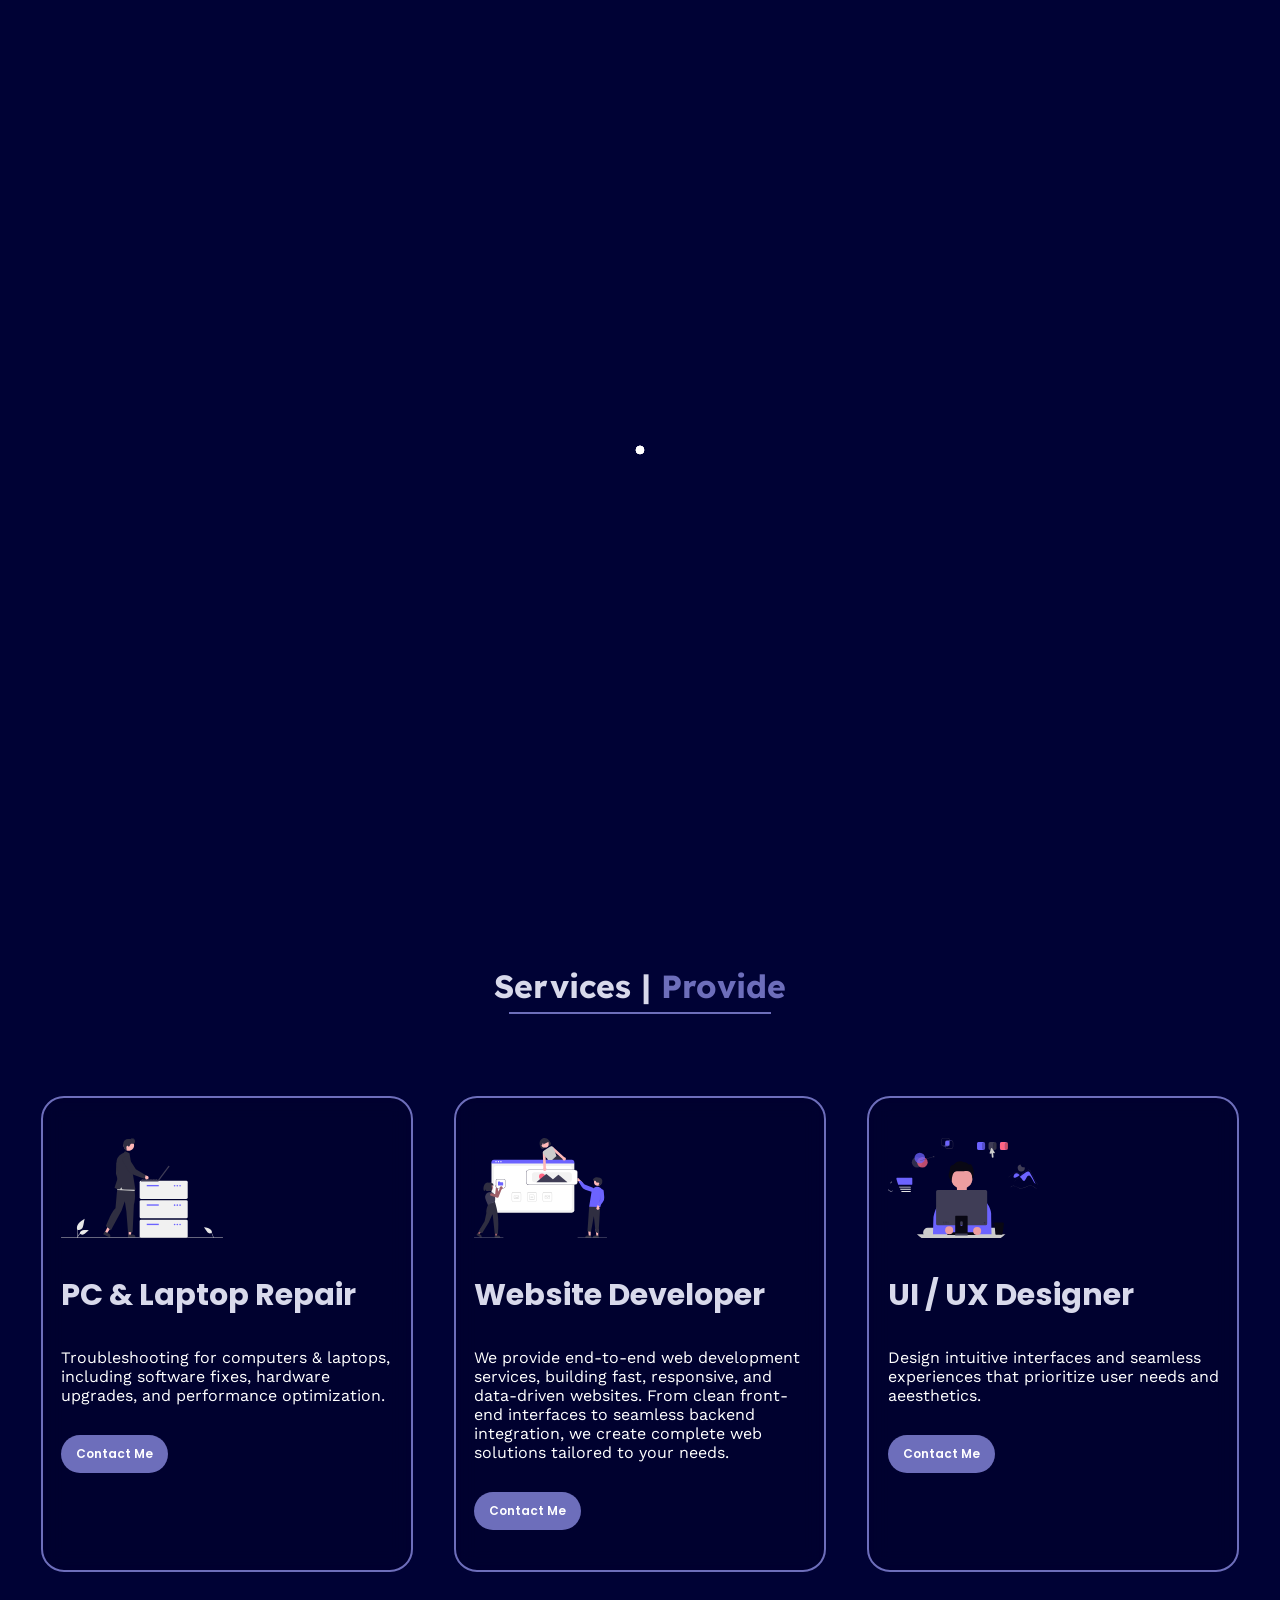
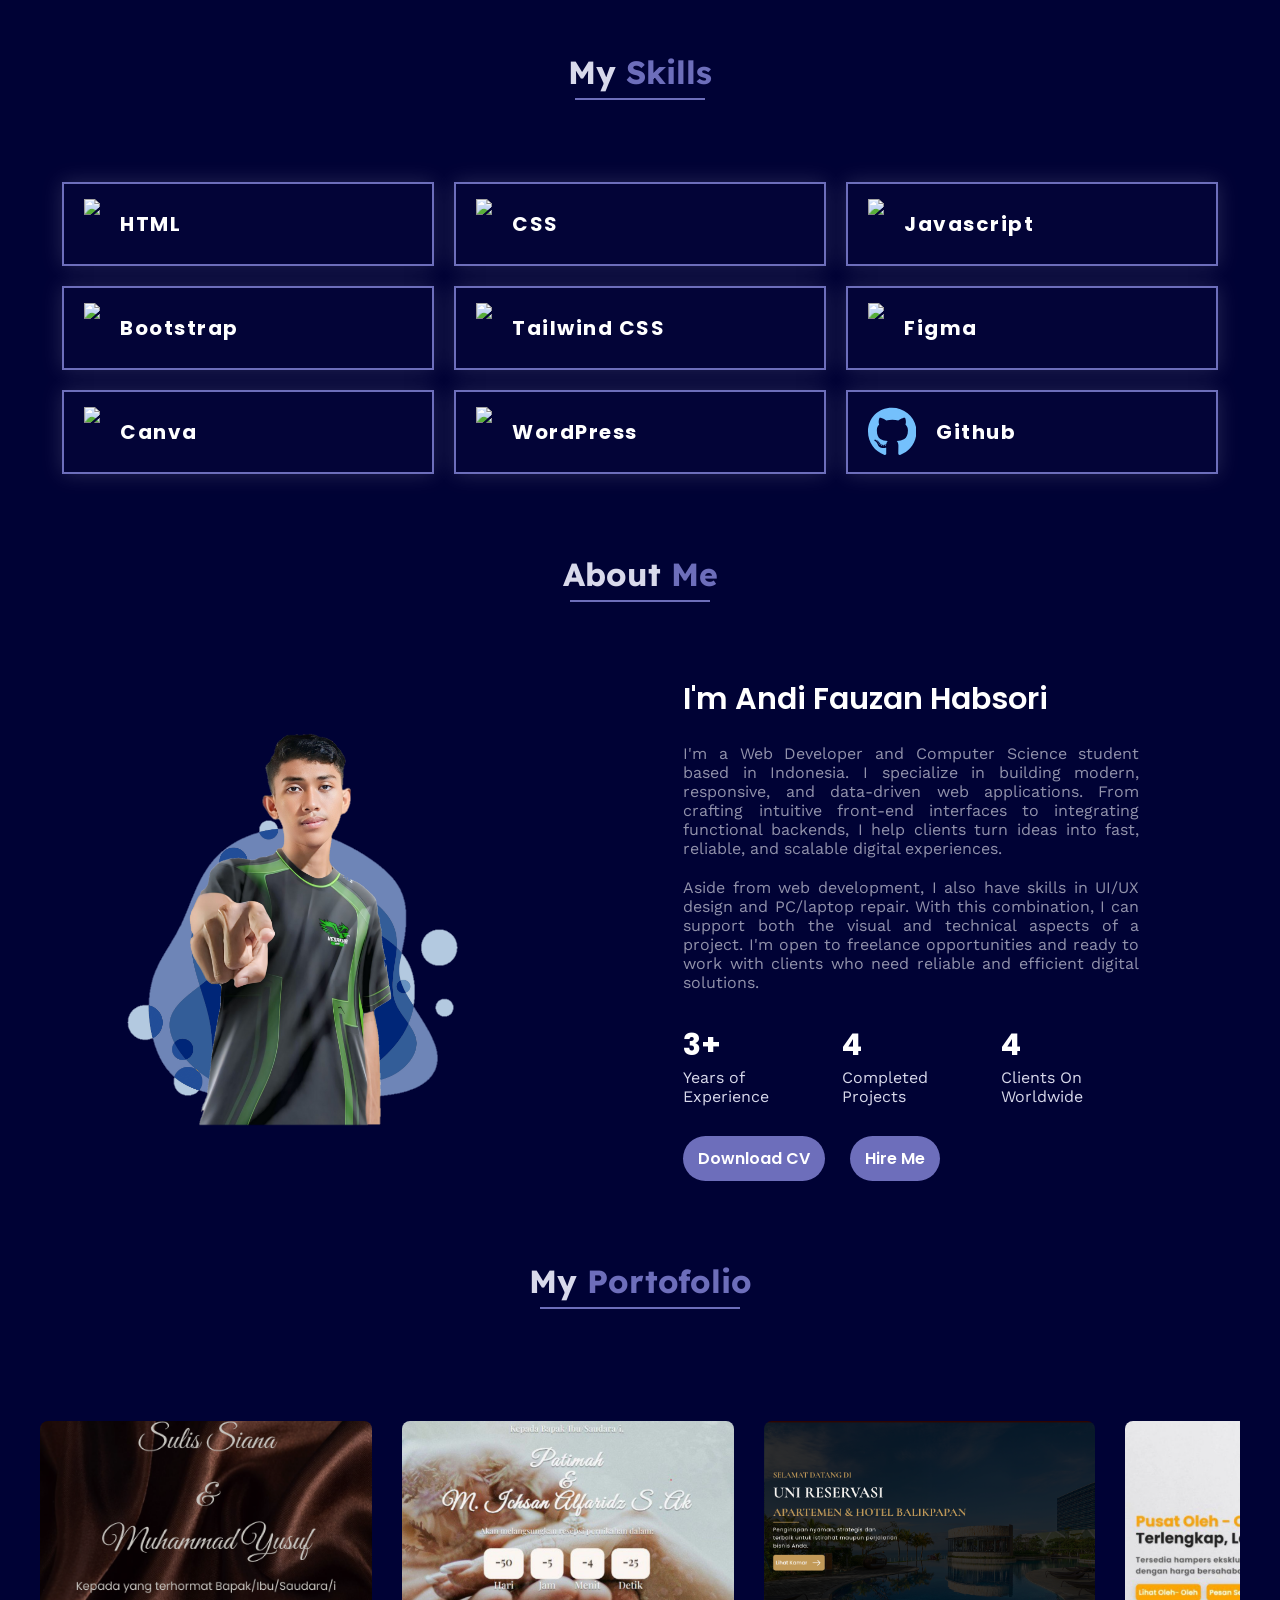
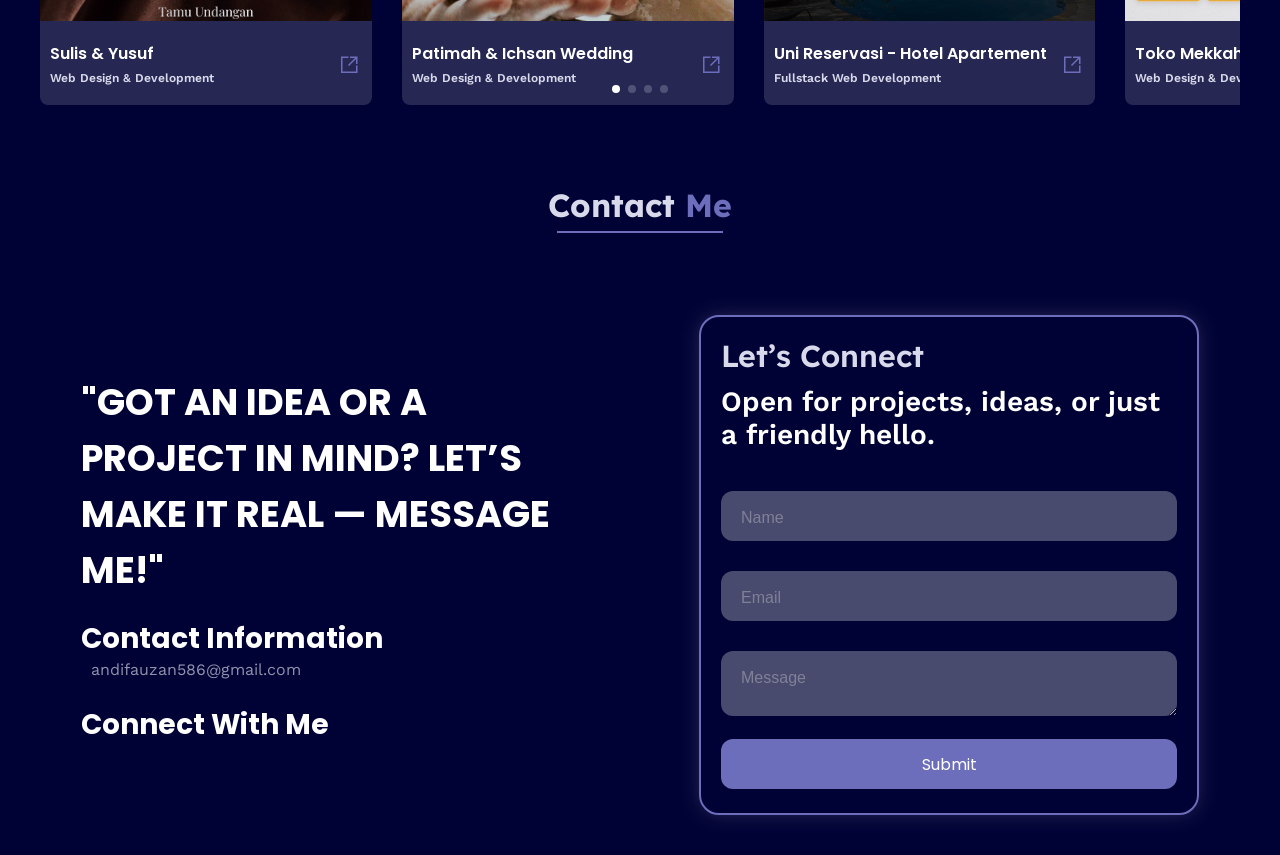
==== commit 934f72e0: "done" ====
--- a/index.html
+++ b/index.html
@@ -39,6 +39,19 @@
         <title>Portofolio | Andi Fauzan Habsori</title>
     </head>
     <body>
+        <!-- Loading Screen -->
+        <div id="loading-screen">
+            <div class="container">
+                <div class="dot"></div>
+                <div class="dot"></div>
+                <div class="dot"></div>
+                <div class="dot"></div>
+                <div class="dot"></div>
+                <div class="dot"></div>
+                <div class="dot"></div>
+                <div class="dot"></div>
+            </div>
+        </div>
         <header>
             <nav class="navbar">
                 <div class="navbar-logo">
@@ -313,9 +326,9 @@
                                     building modern, responsive, and data-driven
                                     web applications. From crafting intuitive
                                     front-end interfaces to integrating
-                                    functional backends, I help
-                                    clients turn ideas into fast, reliable, and
-                                    scalable digital experiences.
+                                    functional backends, I help clients turn
+                                    ideas into fast, reliable, and scalable
+                                    digital experiences.
                                 </p>
                                 <p>
                                     Aside from web development, I also have
@@ -439,7 +452,8 @@
                                                             Development
                                                         </p>
                                                     </article>
-                                                    <a href="project-detail/uni-reservasi/index.html"
+                                                    <a
+                                                        href="project-detail/uni-reservasi/index.html"
                                                         ><img
                                                             loading="lazy"
                                                             src="assets/icon/navigate-icon.svg"
--- a/style.css
+++ b/style.css
@@ -4,6 +4,150 @@
 /* Heading Text: 36px - 48px */
 /* Heading2 Text: 28px - 36px */
 /* Sub Heading Text: 20px - 24px */
+
+/* Loading Animation */
+@keyframes oscillate {
+    0% {
+        transform: translateX(var(--uib-center)) scale(0);
+        opacity: 0.25;
+    }
+
+    100% {
+        transform: translateX(0) scale(1);
+        opacity: 1;
+        -webkit-transform: translateX(0) scale(1);
+        -moz-transform: translateX(0) scale(1);
+        -ms-transform: translateX(0) scale(1);
+        -o-transform: translateX(0) scale(1);
+}
+}
+
+@keyframes rotate {
+    0% {
+        transform: rotate(0deg);
+    }
+    100% {
+        transform: rotate(360deg);
+    }
+}
+
+#loading-screen {
+    position: fixed;
+    inset: 0;
+    background: var(--primaryBackground);
+    display: flex;
+    justify-content: center;
+    align-items: center;
+    z-index: 9999;
+    transition: opacity 0.4s ease;
+}
+
+#loading-screen.hide {
+    opacity: 0;
+    pointer-events: none;
+}
+
+.container {
+    --uib-size: 40px;
+    --uib-color: white;
+    --uib-speed: 0.9s;
+    --uib-center: calc(var(--uib-size) / 2 - var(--uib-size) / 5 / 2);
+    position: relative;
+    display: flex;
+    align-items: center;
+    justify-content: flex-start;
+    height: var(--uib-size);
+    width: var(--uib-size);
+    animation: rotate calc(var(--uib-speed) * 3) linear infinite;
+}
+
+.dot {
+    position: absolute;
+    top: 0;
+    left: 0;
+    display: flex;
+    align-items: center;
+    justify-content: flex-start;
+    height: 100%;
+    width: 100%;
+}
+
+.dot::before {
+    content: "";
+    height: 20%;
+    width: 20%;
+    border-radius: 50%;
+    background-color: var(--uib-color);
+    animation: oscillate var(--uib-speed) ease-in-out infinite alternate;
+    transition: background-color 0.3s ease;
+}
+
+.dot:nth-child(1)::before {
+    transform: translateX(var(--uib-center));
+}
+
+.dot:nth-child(2) {
+    transform: rotate(45deg);
+}
+
+.dot:nth-child(2)::before {
+    transform: translateX(var(--uib-center));
+    animation-delay: calc(var(--uib-speed) * -0.125);
+}
+
+.dot:nth-child(3) {
+    transform: rotate(90deg);
+}
+
+.dot:nth-child(3)::before {
+    transform: translateX(var(--uib-center));
+    animation-delay: calc(var(--uib-speed) * -0.25);
+}
+
+.dot:nth-child(4) {
+    transform: rotate(135deg);
+}
+
+.dot:nth-child(4)::before {
+    transform: translateX(var(--uib-center));
+    animation-delay: calc(var(--uib-speed) * -0.375);
+}
+
+.dot:nth-child(5) {
+    transform: rotate(180deg);
+}
+
+.dot:nth-child(5)::before {
+    transform: translateX(var(--uib-center));
+    animation-delay: calc(var(--uib-speed) * -0.5);
+}
+
+.dot:nth-child(6) {
+    transform: rotate(225deg);
+}
+
+.dot:nth-child(6)::before {
+    transform: translateX(var(--uib-center));
+    animation-delay: calc(var(--uib-speed) * -0.625);
+}
+
+.dot:nth-child(7) {
+    transform: rotate(270deg);
+}
+
+.dot:nth-child(7)::before {
+    transform: translateX(var(--uib-center));
+    animation-delay: calc(var(--uib-speed) * -0.75);
+}
+
+.dot:nth-child(8) {
+    transform: rotate(315deg);
+}
+
+.dot:nth-child(8)::before {
+    transform: translateX(var(--uib-center));
+    animation-delay: calc(var(--uib-speed) * -0.875);
+}
 
 * {
     padding: 0;
@@ -472,7 +616,7 @@
     height: auto;
     display: flex;
     flex-direction: column;
-    padding: 40px 0;
+    padding: 40px 20px;
 }
 
 .projects-container {
@@ -518,21 +662,21 @@
 }
 
 .project-card-image.second {
-    background: url('assets/img/wedding.jpg');
+    background: url("assets/img/wedding.jpg");
     object-fit: cover;
     background-position: center;
     background-size: cover;
 }
 
 .project-card-image.third {
-    background: url('assets/img//uni-reservasi/uni-reservasi.png');
+    background: url("assets/img//uni-reservasi/uni-reservasi.png");
     object-fit: cover;
     background-position: center;
     background-size: cover;
 }
 
 .project-card-image.fourth {
-    background: url('assets/img/toko-mekkah.jpg');
+    background: url("assets/img/toko-mekkah.jpg");
     object-fit: cover;
     background-position: center;
     background-size: cover;
@@ -552,7 +696,7 @@
     justify-content: space-between;
     align-items: center;
     padding: 20px 10px;
-    background-color:rgba(255, 255, 255, 0.15);;
+    background-color: rgba(255, 255, 255, 0.15);
     border-radius: 0 0 8px 8px;
 }
 
@@ -564,7 +708,7 @@
 }
 
 .card-text h1 {
-    font-family: 'Poppins', sans-serif;
+    font-family: "Poppins", sans-serif;
     font-size: 1rem;
     color: var(--textColor);
     font-weight: 600;
@@ -744,7 +888,7 @@
 .submit a {
     text-decoration: none;
     color: var(--textColor);
-    font-family: 'Poppins', sans-serif;
+    font-family: "Poppins", sans-serif;
     font-size: 1rem;
 }
 
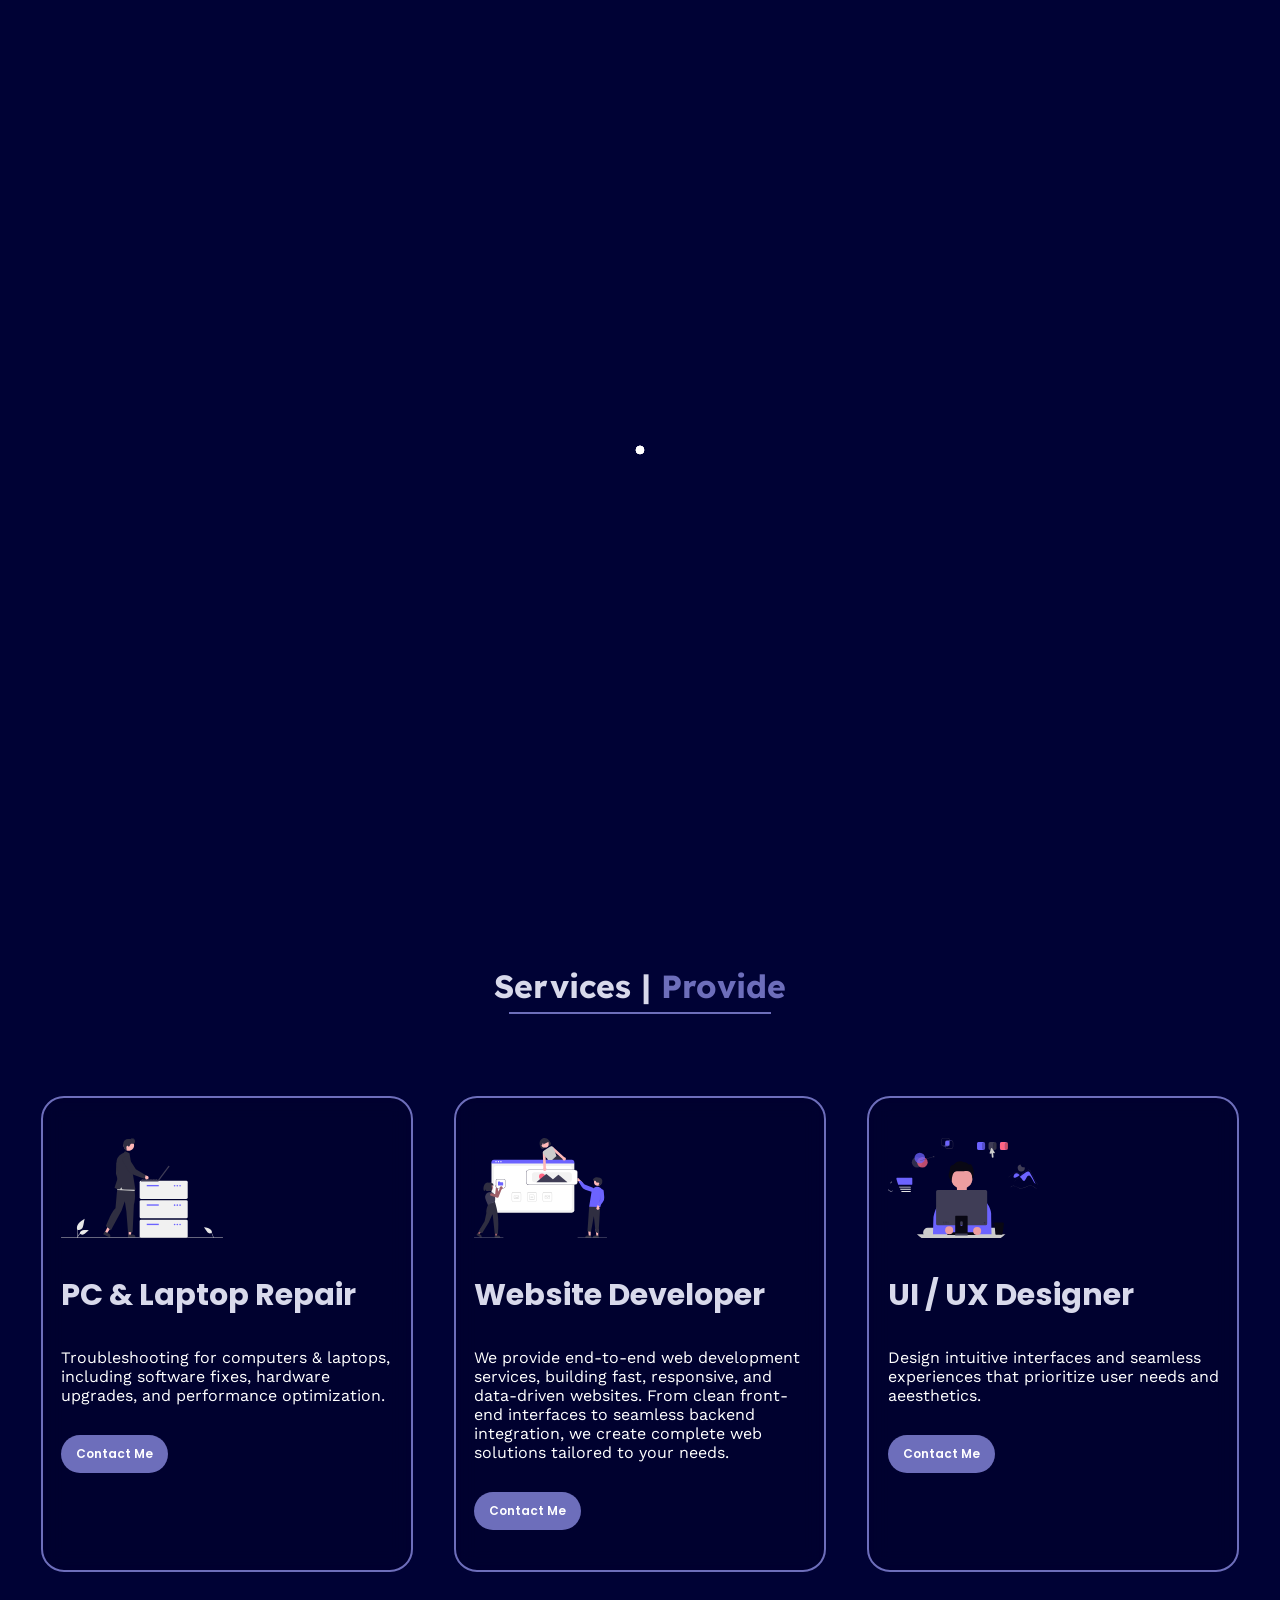
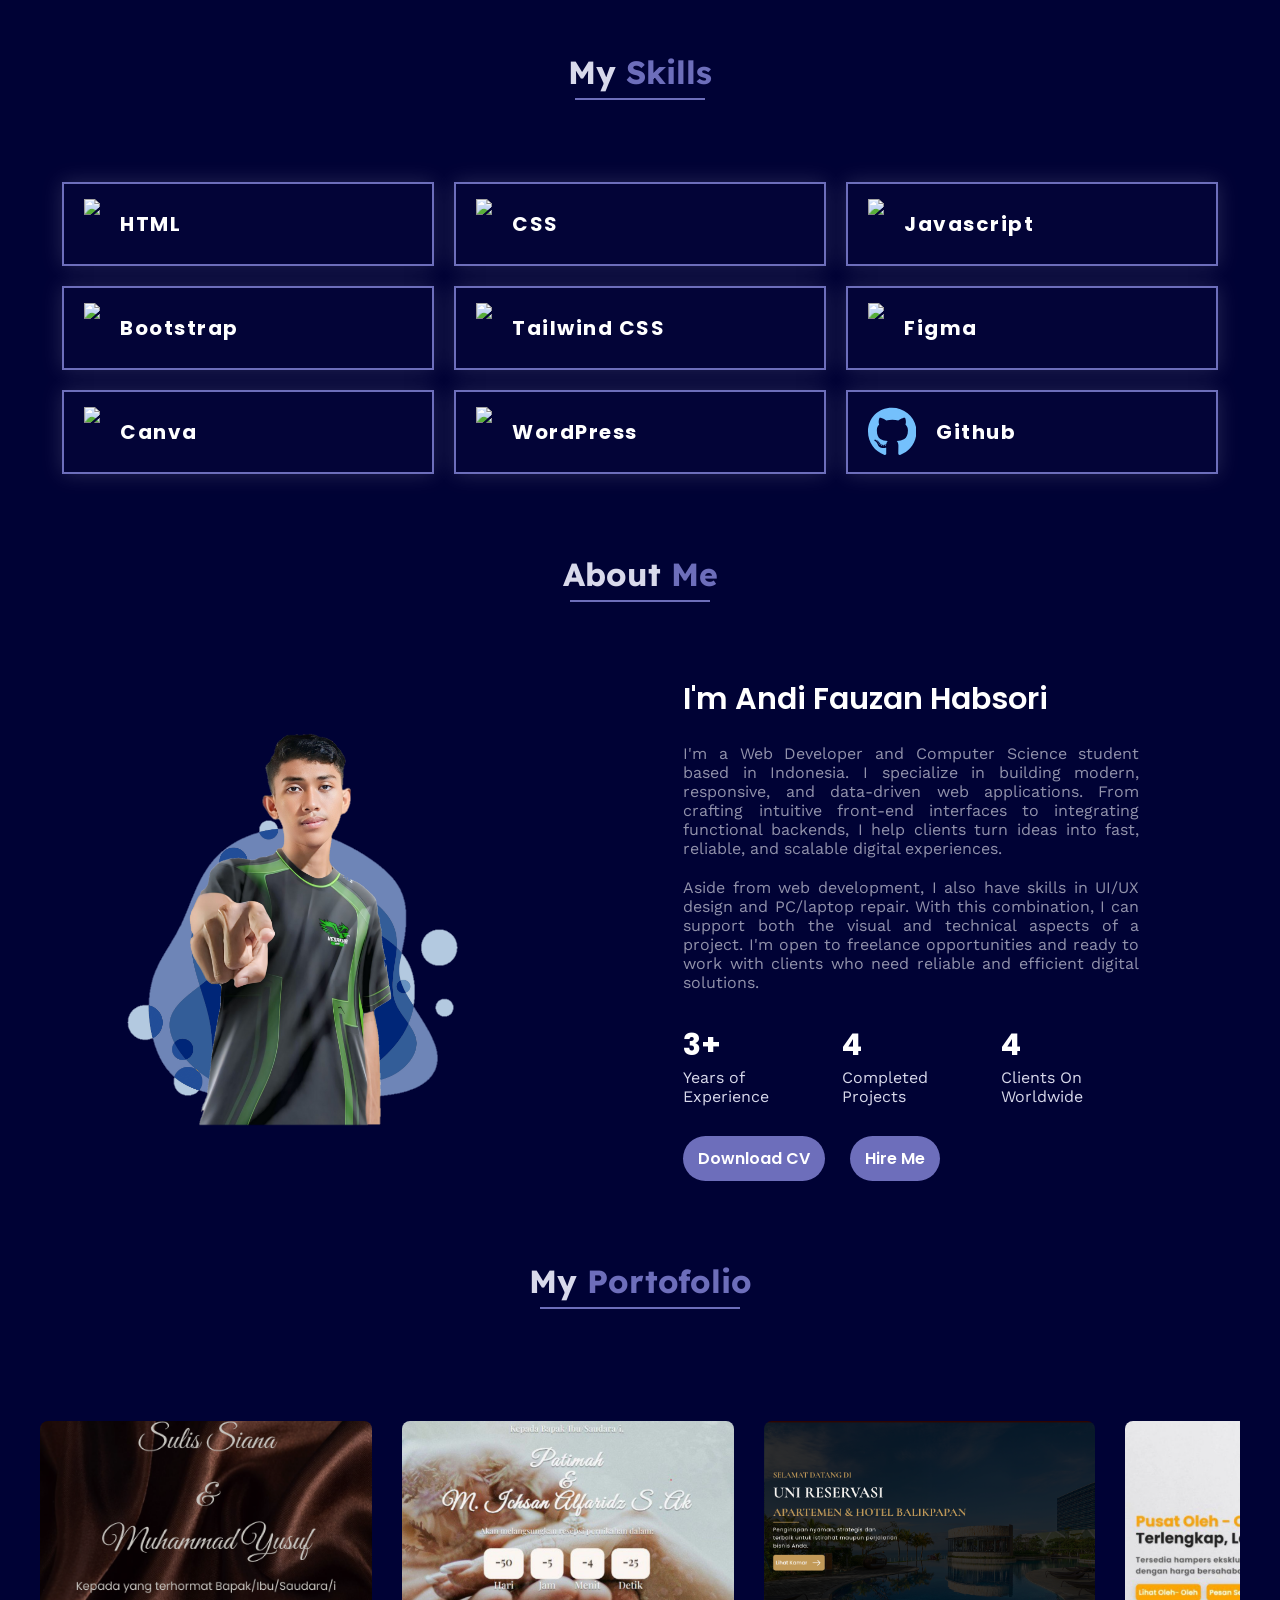
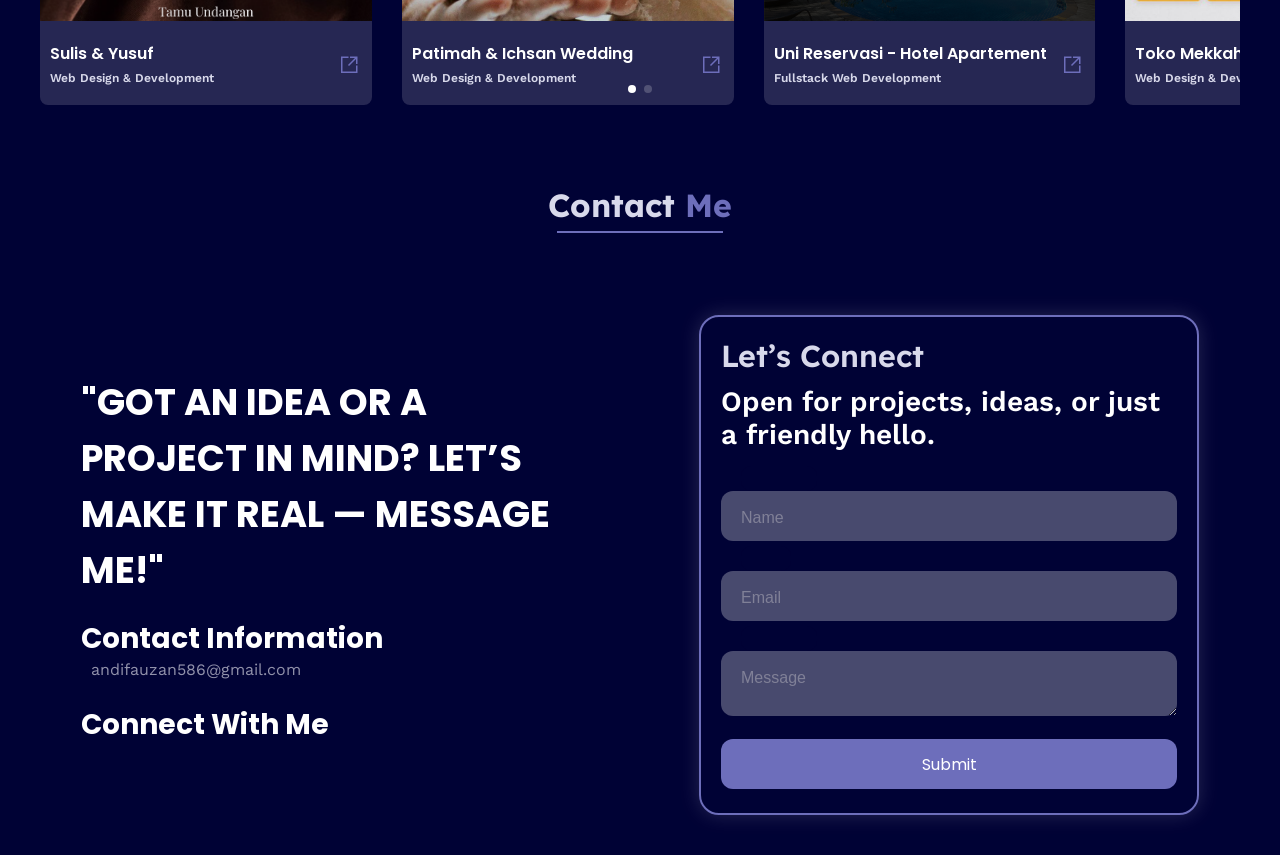
==== commit 24378462: "first commit" ====
--- a/index.html
+++ b/index.html
@@ -101,7 +101,7 @@
                     <img
                         loading="lazy"
                         src="assets/img/FotoFullBody.png"
-                        alt=""
+                        alt="Foto Full Body - Andi Fauzan Habsori"
                     />
                 </div>
             </section>
@@ -311,7 +311,7 @@
                             <img
                                 loading="lazy"
                                 src="assets/img/about-photo.png"
-                                alt=""
+                                alt="Photo Andi Fauzan Habsori - About Section"
                             />
                         </div>
                         <div class="about-main">
@@ -396,7 +396,8 @@
                                                             Development
                                                         </p>
                                                     </article>
-                                                    <a href=""
+                                                    <a
+                                                        href="project-detail/sulisyusuf/index.html"
                                                         ><img
                                                             loading="lazy"
                                                             src="assets/icon/navigate-icon.svg"
@@ -624,6 +625,11 @@
         <script defer src="https://unpkg.com/aos@next/dist/aos.js"></script>
         <script defer src="script/aos/script.js"></script>
 
+        <!-- 2. CDN Lenis Smooth Scroll -->
+        <script src="https://unpkg.com/lenis@1.1.9/dist/lenis.min.js"></script>
+
+        <script src="https://unpkg.com/@studio-freight/lenis@1.0.33/dist/lenis.min.js"></script>
+
         <!-- Library Typed JS -->
         <script
             defer
--- a/style.css
+++ b/style.css
@@ -19,7 +19,7 @@
         -moz-transform: translateX(0) scale(1);
         -ms-transform: translateX(0) scale(1);
         -o-transform: translateX(0) scale(1);
-}
+    }
 }
 
 @keyframes rotate {
@@ -149,15 +149,25 @@
     animation-delay: calc(var(--uib-speed) * -0.875);
 }
 
+/* CSS Wajib untuk Lenis */
+html.lenis,
+html.lenis body {
+    height: auto;
+}
+.lenis.lenis-smooth {
+    scroll-behavior: auto !important;
+}
+.lenis.lenis-smooth [data-lenis-prevent] {
+    overscroll-behavior: contain;
+}
+.lenis.lenis-stopped {
+    overflow: hidden;
+}
+
 * {
     padding: 0;
     margin: 0;
     box-sizing: border-box;
-}
-
-html {
-    scroll-behavior: smooth;
-    scroll-padding: 25px;
 }
 
 body {
@@ -1494,6 +1504,10 @@
         height: 100%;
     }
 
+    .project-card:hover {
+        cursor: pointer;
+    }
+
     .card-text {
         display: flex;
         flex-grow: 1;
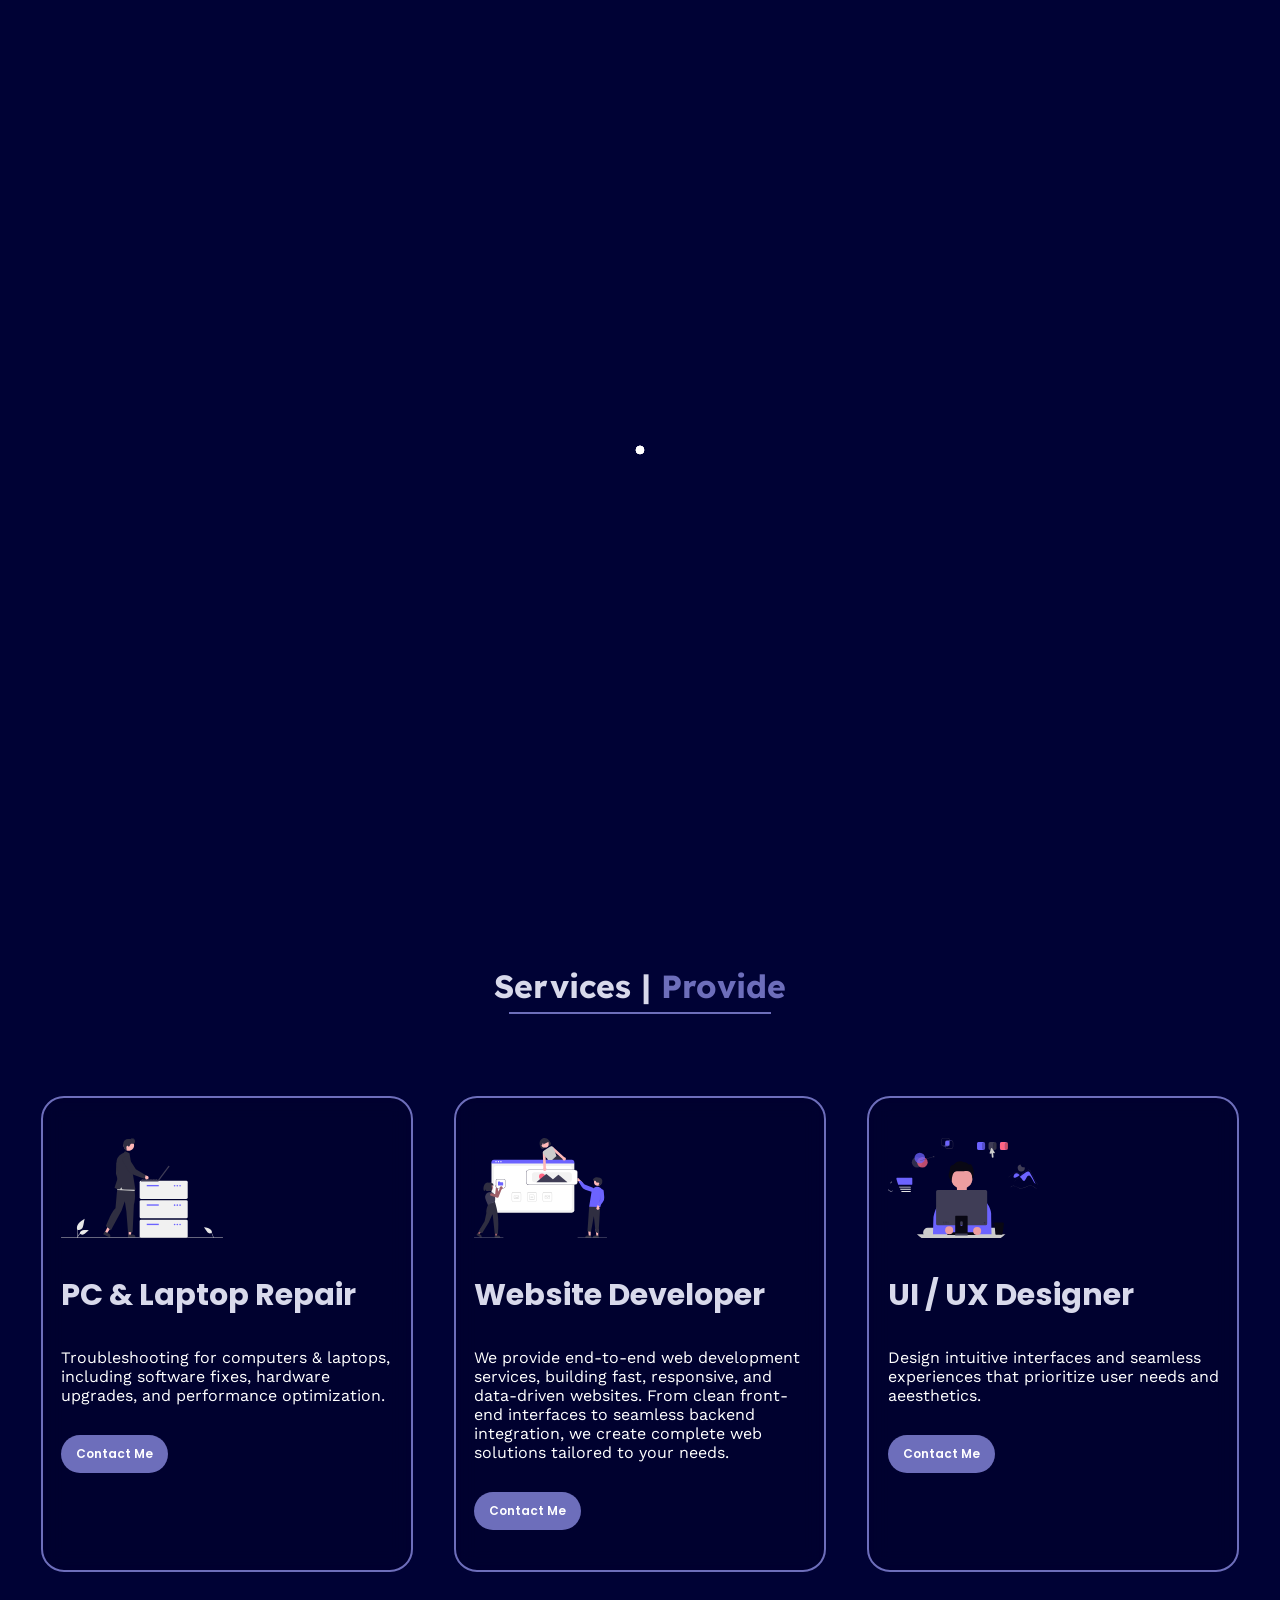
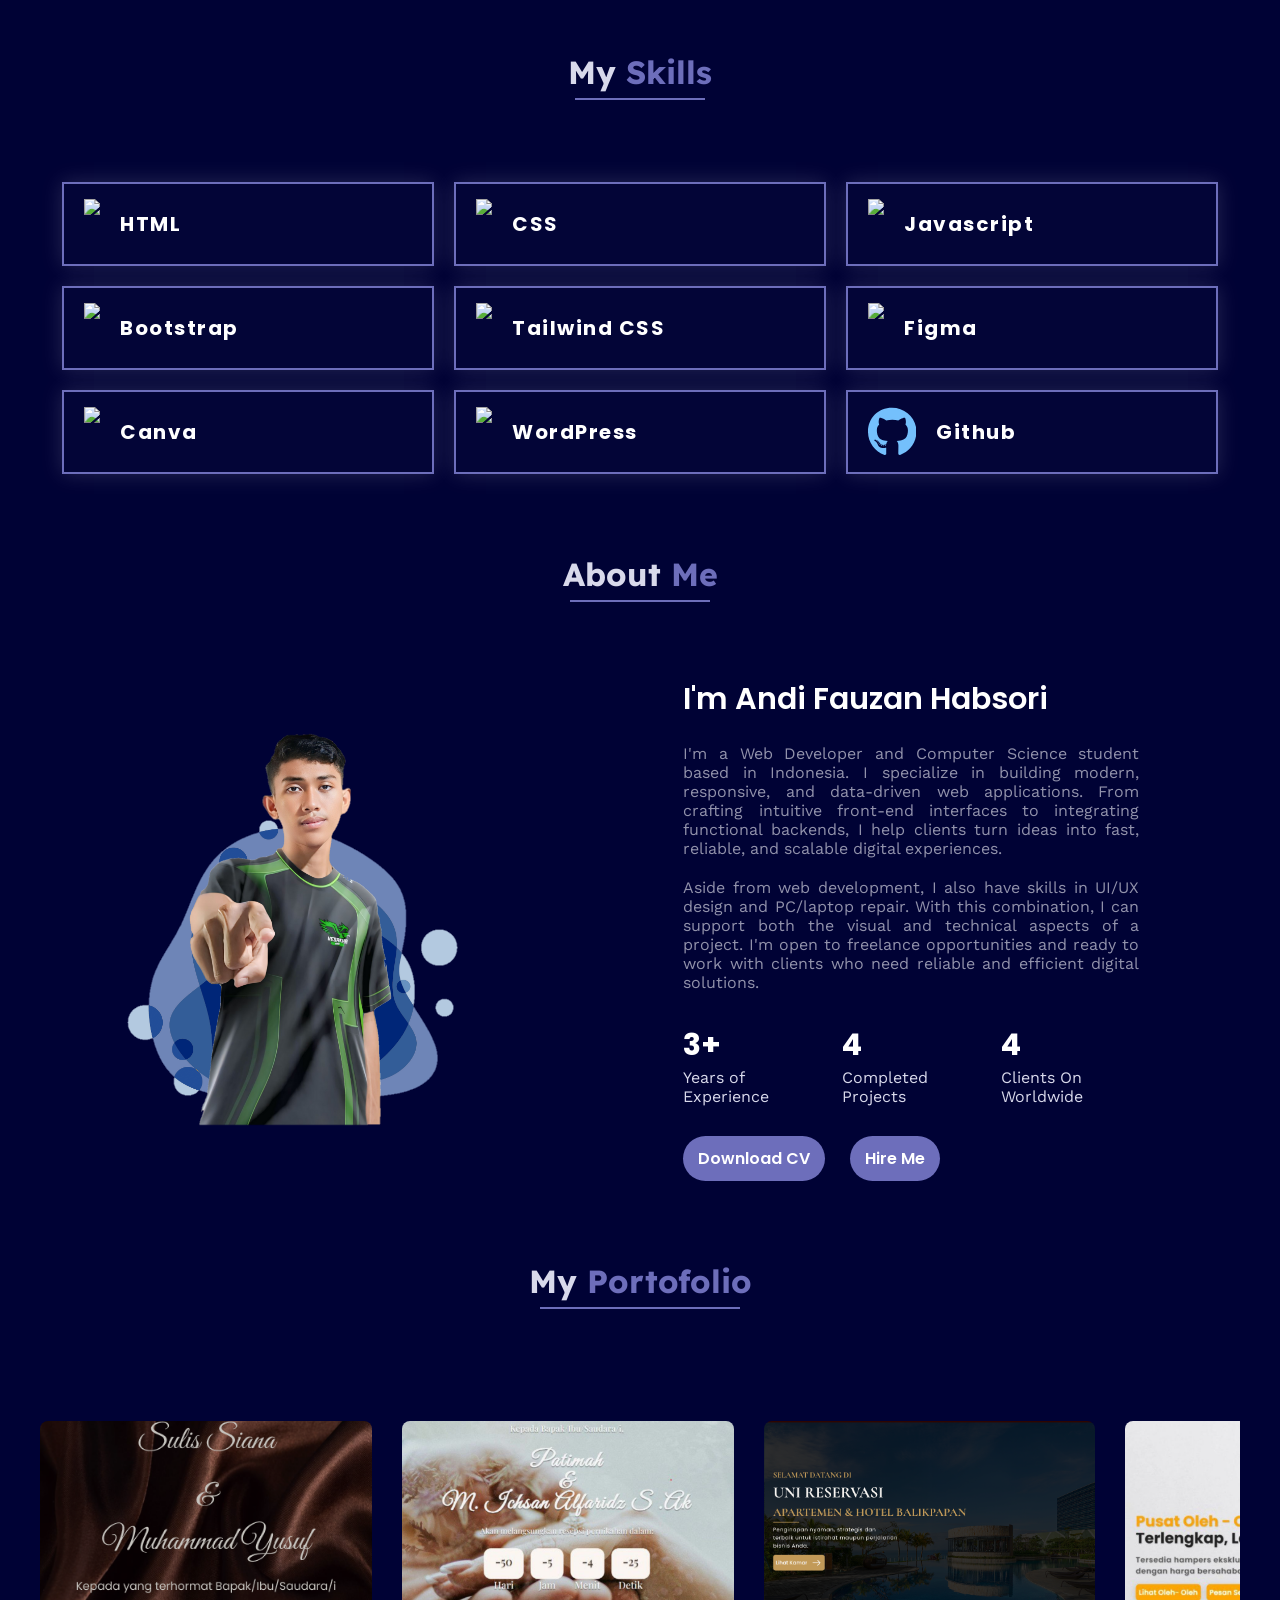
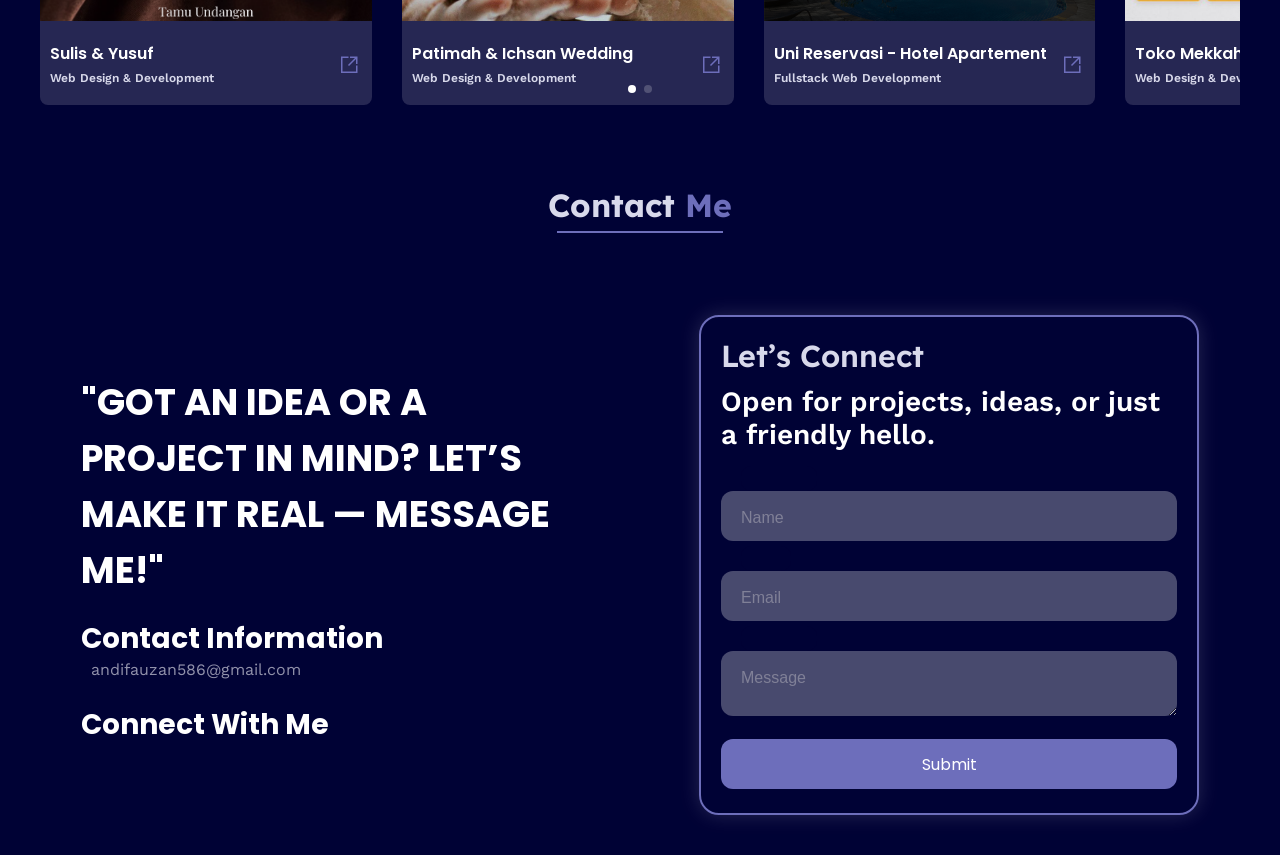
==== commit df812a20: "done" ====
--- a/index.html
+++ b/index.html
@@ -106,14 +106,13 @@
                 </div>
             </section>
 
-            <section
-                id="services"
-                class="services"
-                data-aos="fade-down"
-                data-aos-duration="700"
-                data-aos-offset="200"
-            >
-                <div class="content-header">
+            <section id="services" class="services">
+                <div
+                    class="content-header"
+                    data-aos="fade-up"
+                    duration="800"
+                    data-easing="ease-in"
+                >
                     <h1>Services | <strong>Provide</strong></h1>
                 </div>
 
@@ -209,13 +208,13 @@
 
             <!-- Skilss Section -->
             <section id="skills" class="skills">
-                <div
-                    class="skills-container"
-                    data-aos="fade-down"
-                    data-aos-duration="700"
-                    data-aos-offset="150"
-                >
-                    <div class="content-header">
+                <div class="skills-container">
+                    <div
+                        class="content-header"
+                        data-aos="fade-up"
+                        duration="800"
+                        data-easing="ease-in"
+                    >
                         <h1>My <strong>Skills</strong></h1>
                     </div>
 
@@ -297,13 +296,13 @@
 
             <!-- About Section -->
             <section id="about" class="about">
-                <div
-                    class="about-items"
-                    data-aos="fade-down"
-                    data-aos-duration="700"
-                    data-aos-offset="150"
-                >
-                    <div class="content-header">
+                <div class="about-items">
+                    <div
+                        class="content-header"
+                        data-aos="fade-down"
+                        data-aos-duration="700"
+                        data-aos-offset="150"
+                    >
                         <h1>About <strong>Me</strong></h1>
                     </div>
                     <div class="about-content">
@@ -320,7 +319,7 @@
                                 <h2><span id="about-element"></span></h2>
                             </div>
                             <article class="about-text">
-                                <p>
+                                <p class="about-stagger">
                                     I'm a Web Developer and Computer Science
                                     student based in Indonesia. I specialize in
                                     building modern, responsive, and data-driven
@@ -330,7 +329,7 @@
                                     ideas into fast, reliable, and scalable
                                     digital experiences.
                                 </p>
-                                <p>
+                                <p class="about-stagger">
                                     Aside from web development, I also have
                                     skills in UI/UX design and PC/laptop repair.
                                     With this combination, I can support both
@@ -341,20 +340,20 @@
                                 </p>
                             </article>
                             <div class="about-experience">
-                                <div class="about-experience-items">
+                                <div class="about-experience-items about-stagger">
                                     <h1>3+</h1>
                                     <p>Years of Experience</p>
                                 </div>
-                                <div class="about-experience-items">
+                                <div class="about-experience-items about-stagger">
                                     <h1>4</h1>
                                     <p>Completed Projects</p>
                                 </div>
-                                <div class="about-experience-items">
+                                <div class="about-experience-items about-stagger">
                                     <h1>4</h1>
                                     <p>Clients On Worldwide</p>
                                 </div>
                             </div>
-                            <div class="about-cta">
+                            <div class="about-cta about-stagger">
                                 <a href="">Download CV</a>
                                 <a href="">Hire Me</a>
                             </div>
@@ -607,11 +606,8 @@
         </main>
 
         <!-- GSAP -->
-        <script
-            defer
-            secure
-            src="https://cdn.jsdelivr.net/npm/gsap@3.13.0/dist/gsap.min.js"
-        ></script>
+        <script defer src="https://cdn.jsdelivr.net/npm/gsap@3.15/dist/gsap.min.js"></script>
+        <script defer src="https://cdnjs.cloudflare.com/ajax/libs/gsap/3.12.5/ScrollTrigger.min.js"></script>
         <script defer src="script/gsap/script.js"></script>
 
         <!-- Swipper JS -->
--- a/style.css
+++ b/style.css
@@ -300,6 +300,7 @@
     flex-direction: column;
     align-items: center;
     text-align: center;
+    gap: 10px;
 }
 
 .hero-text h1 {
@@ -308,8 +309,6 @@
     font-size: 1.2rem;
     font-weight: 800;
     letter-spacing: 1px;
-    margin-bottom: 20px;
-    line-height: 0;
 }
 
 .hero-text h2 {
@@ -340,7 +339,7 @@
     font-size: 0.75rem;
     display: block;
     width: 85%;
-    margin: 15px 0;
+    margin-bottom: 10px;
 }
 
 .hero-cta a {
@@ -422,6 +421,8 @@
     border: 2px solid var(--borderColor);
     width: 100%;
     transition: all 0.3s ease-in-out;
+    transform: translateY(0);
+    opacity: 1;
 }
 
 .services-card:hover {
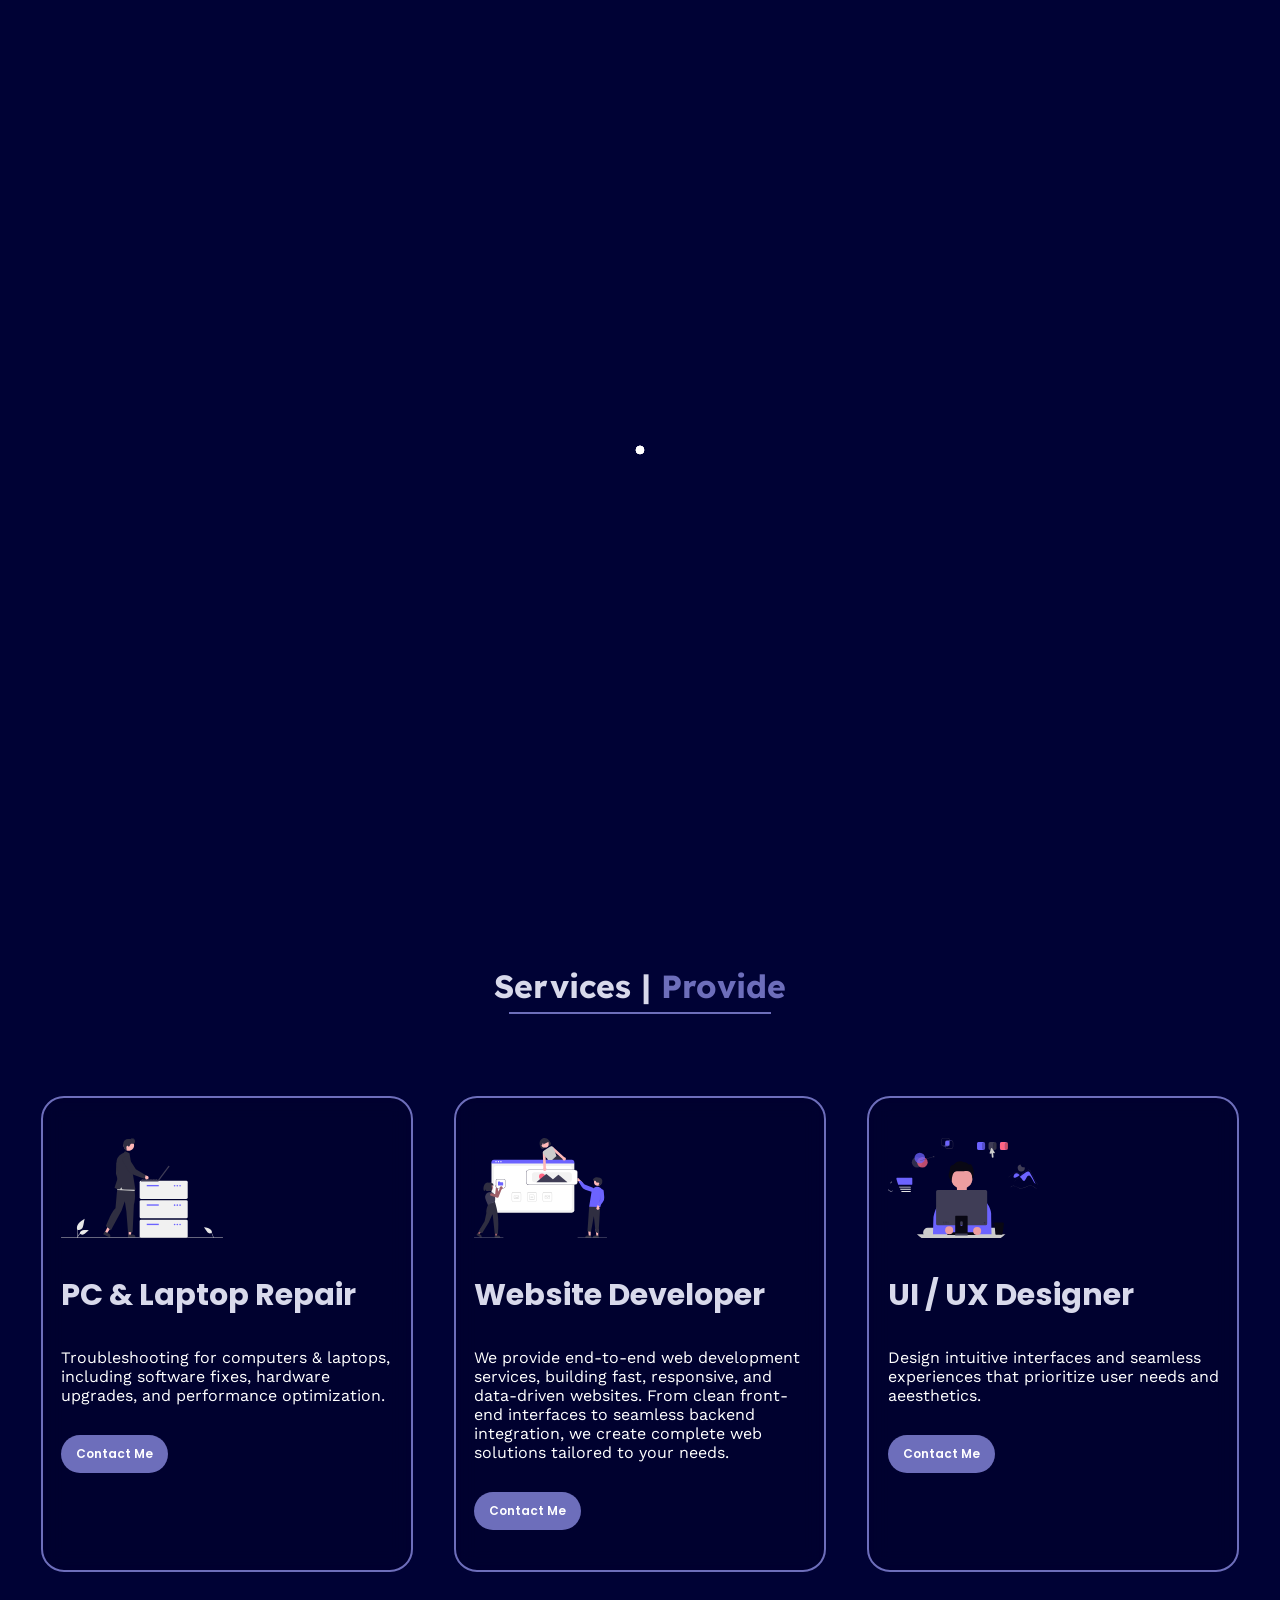
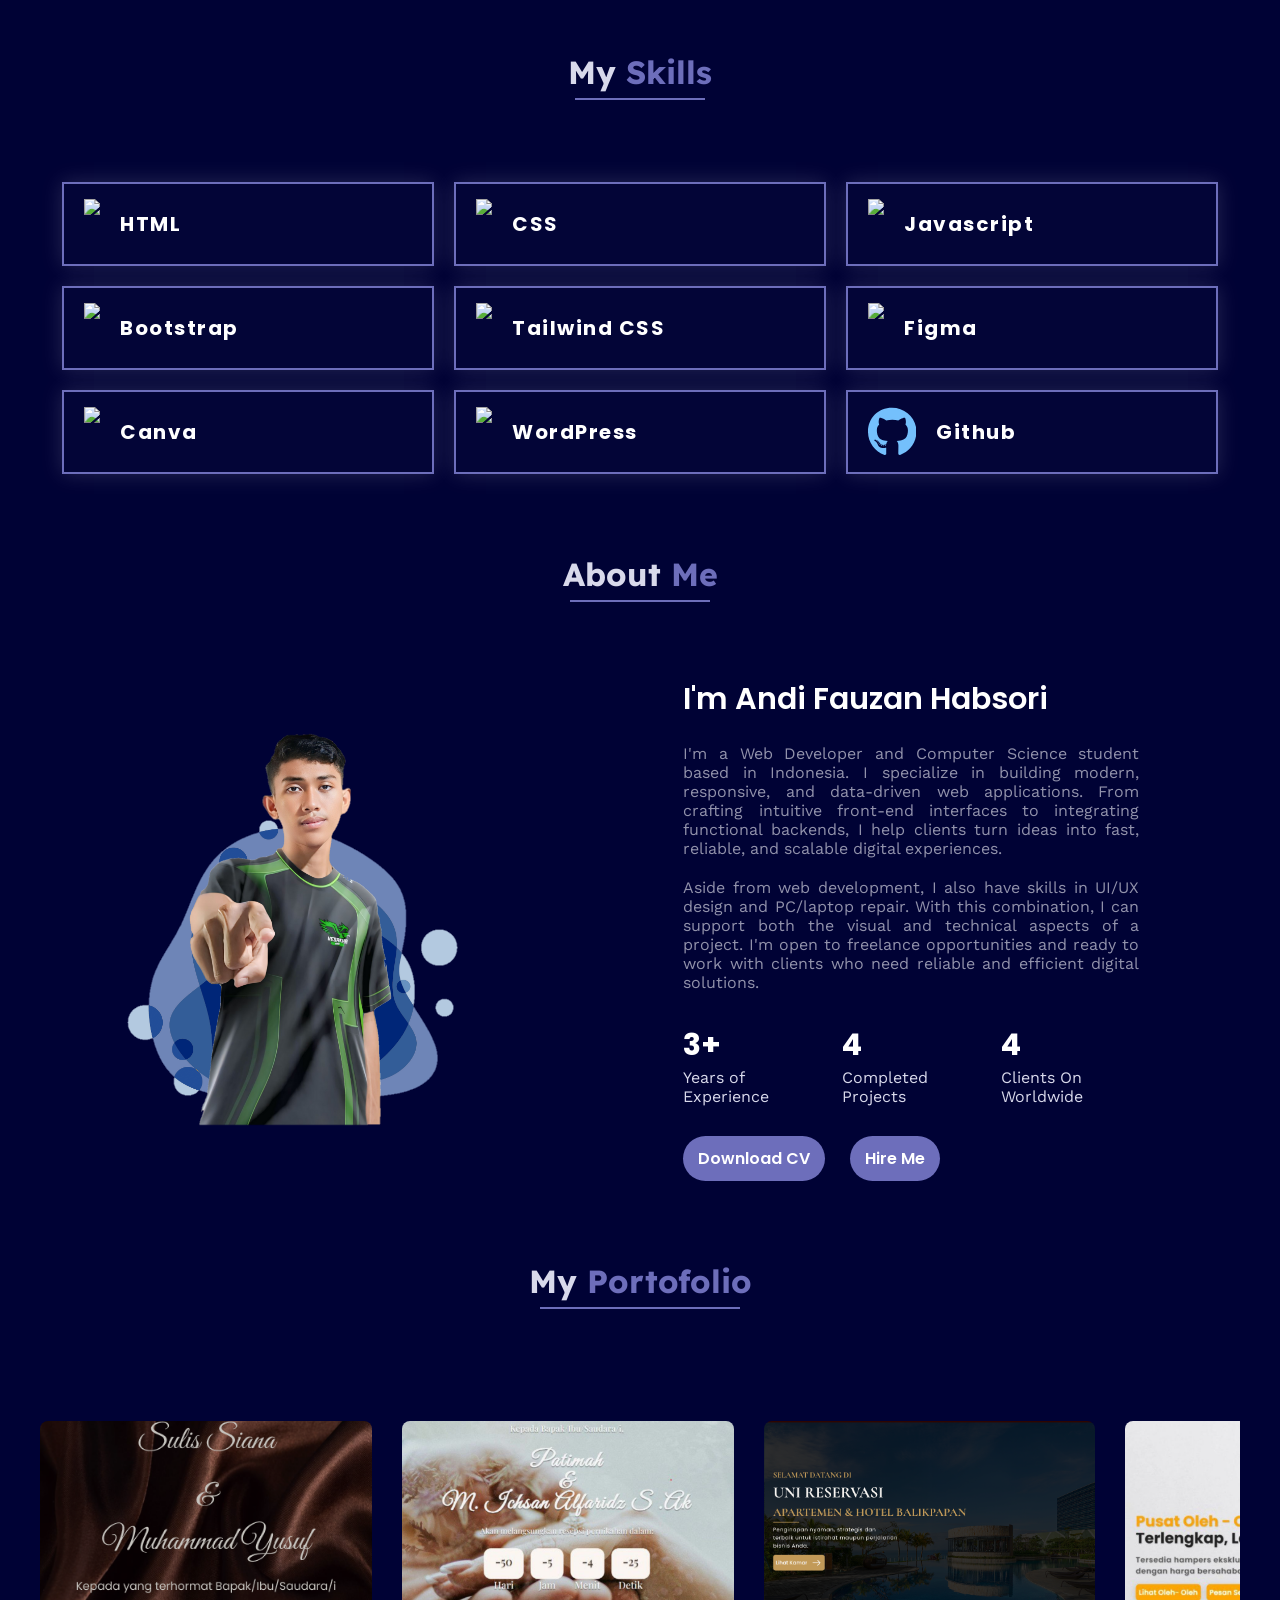
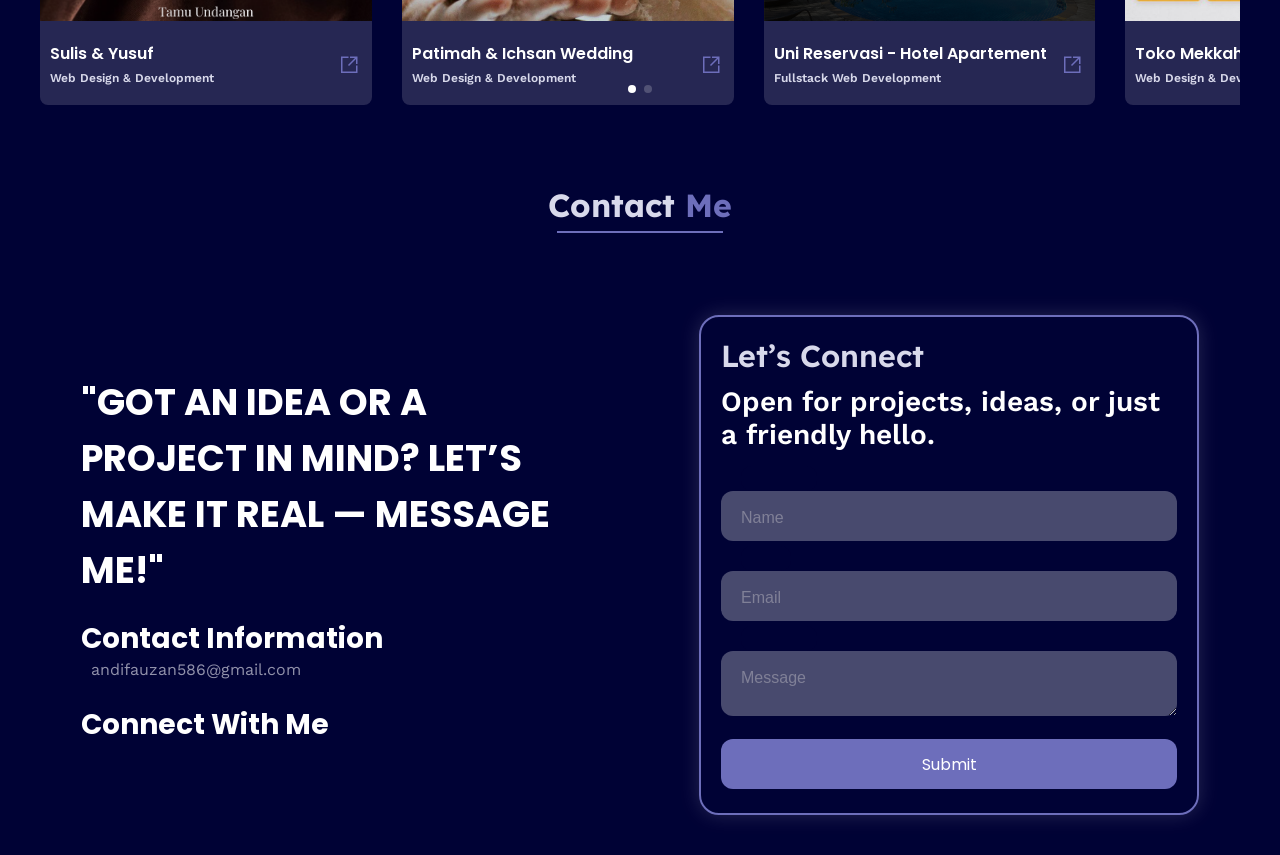
==== commit 3a5d910e: "update animasi gsap" ====
--- a/index.html
+++ b/index.html
@@ -365,19 +365,15 @@
 
             <section class="projects" id="portofolio">
                 <div
-                    class="projects-container"
-                    data-aos="fade-down"
-                    data-aos-duration="700"
-                    data-aos-offset="200"
-                >
-                    <div class="content-header">
+                    class="projects-container">
+                    <div class="content-header projects-header">
                         <h1>My <strong>Portofolio</strong></h1>
                     </div>
 
                     <div id="website" class="project-section">
                         <div class="project-main">
                             <div class="swiper-container">
-                                <div class="swipper">
+                                <div class="swipper project-content">
                                     <div class="swiper-wrapper">
                                         <!-- card 1 -->
                                         <div class="swiper-slide">
@@ -502,24 +498,20 @@
             <!-- Contact Section -->
             <section
                 class="contact"
-                id="contact"
-                data-aos="fade-down"
-                data-aos-duration="700"
-                data-aos-offset="200"
-            >
+                id="contact">
                 <div class="contact-items">
-                    <div class="content-header">
+                    <div class="content-header contact-header">
                         <h1>Contact <strong>Me</strong></h1>
                     </div>
 
                     <div class="contact-main">
                         <article class="contact-text">
-                            <h1>
+                            <h1 class="contact-content">
                                 "Got an idea or a project in mind? Let’s make it
                                 real — message me!"
                             </h1>
 
-                            <div class="contact-sosmed">
+                            <div class="contact-sosmed contact-content">
                                 <div class="contact-email">
                                     <h2>Contact Information</h2>
                                     <div class="email">
@@ -528,7 +520,7 @@
                                     </div>
                                 </div>
 
-                                <div class="sosmed">
+                                <div class="sosmed contact-content">
                                     <h2>Connect With Me</h2>
                                     <div class="sosmed-logo">
                                         <a
--- a/style.css
+++ b/style.css
@@ -498,11 +498,6 @@
     gap: 10px 0px;
     background-color: rgba(255, 255, 255, 0.01);
     box-shadow: 0 0 20px rgba(255, 255, 255, 0.15);
-    transition: all 0.3s ease-in-out;
-    -webkit-transition: all 0.3s ease-in-out;
-    -moz-transition: all 0.3s ease-in-out;
-    -ms-transition: all 0.3s ease-in-out;
-    -o-transition: all 0.3s ease-in-out;
 }
 
 .skills-items:hover {
